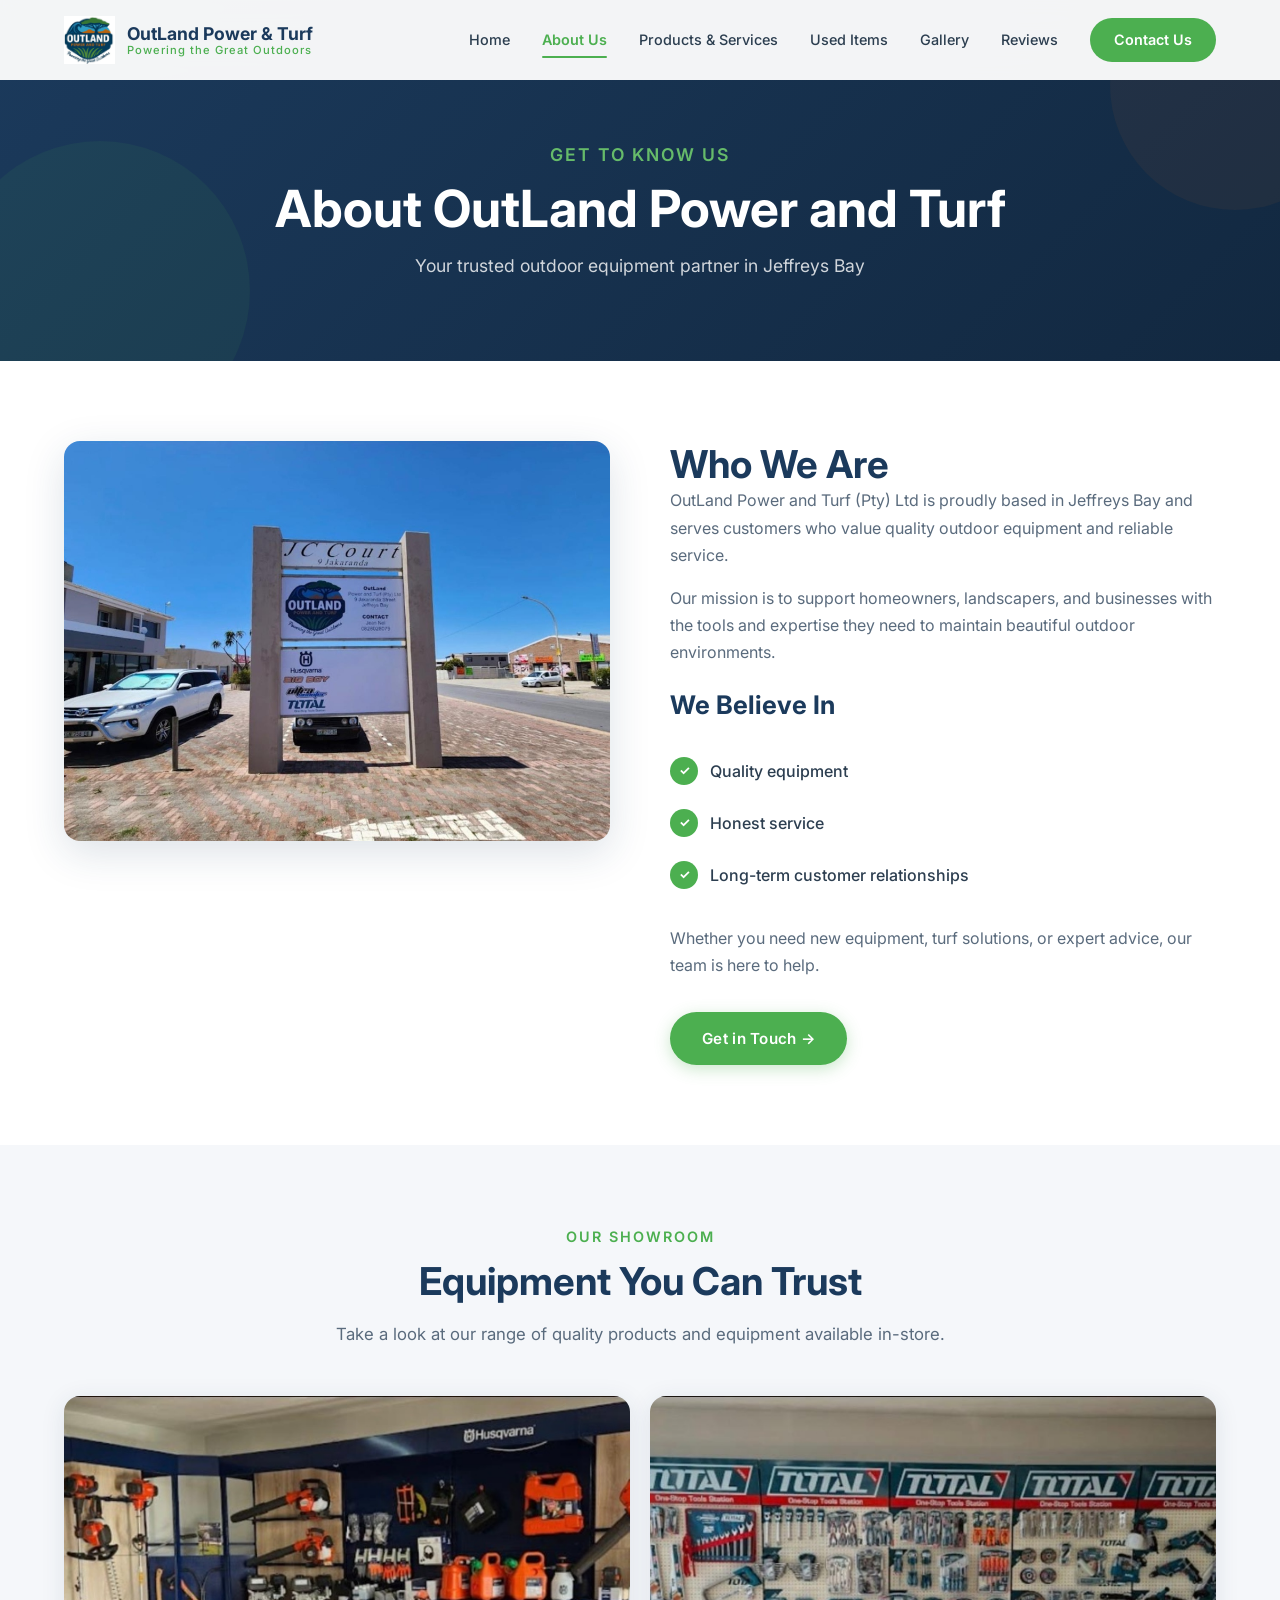
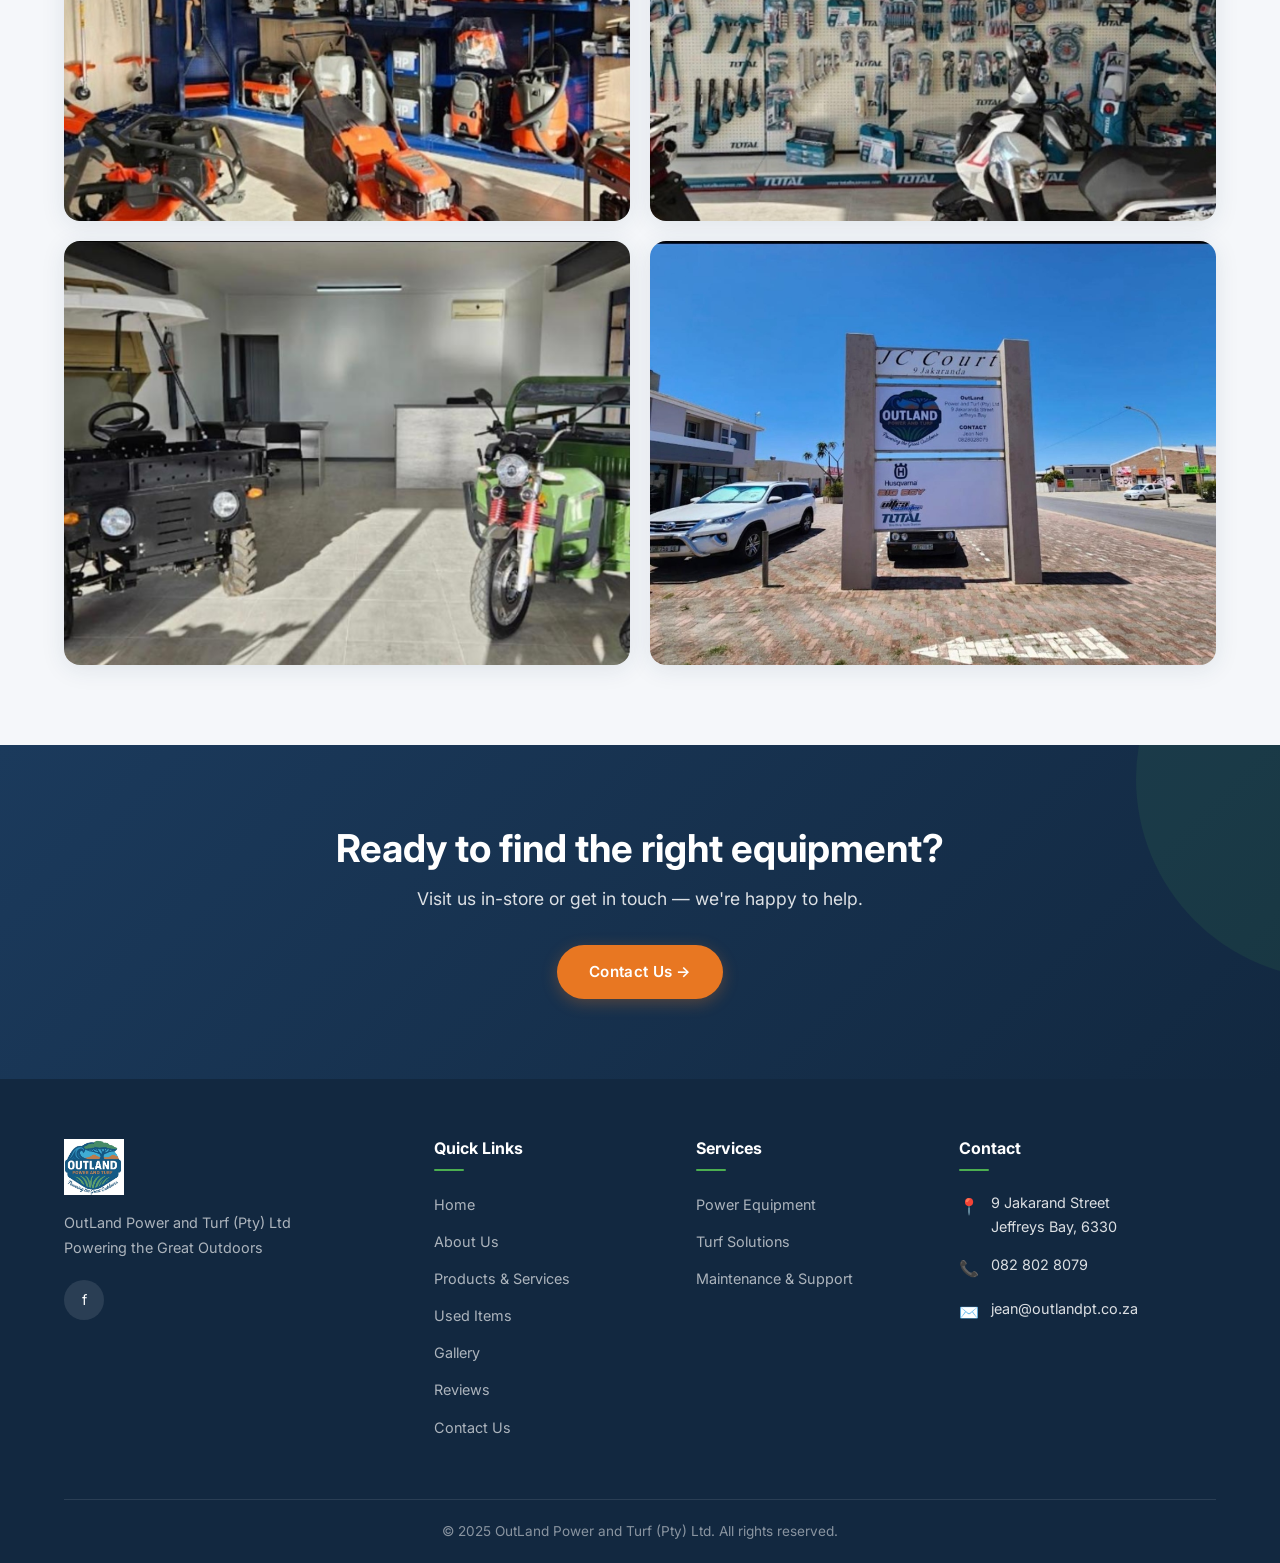
==== about.html @ 634dd6e0 "Add files via upload" ====
<!DOCTYPE html>
<html lang="en">
<head>
  <meta charset="UTF-8">
  <meta name="viewport" content="width=device-width, initial-scale=1.0">
  <meta name="description" content="About OutLand Power and Turf — Your trusted outdoor power equipment specialists in Jeffreys Bay.">
  <title>About Us | OutLand Power and Turf</title>
  <link rel="stylesheet" href="styles.css">
  <link rel="icon" href="images/logo.png" type="image/png">
</head>
<body>

  <!-- Navigation -->
  <nav class="navbar" id="navbar">
    <div class="nav-container">
      <a href="index.html" class="nav-logo">
        <img src="images/logo.png" alt="OutLand Power and Turf Logo">
        <div class="nav-logo-text">
          OutLand Power & Turf
          <span>Powering the Great Outdoors</span>
        </div>
      </a>
      <div class="nav-links" id="nav-links">
        <a href="index.html">Home</a>
        <a href="about.html" class="active">About Us</a>
        <a href="products.html">Products &amp; Services</a>
        <a href="used-items.html">Used Items</a>
        <a href="gallery.html">Gallery</a>
        <a href="reviews.html">Reviews</a>
        <a href="contact.html" class="nav-cta">Contact Us</a>
      </div>
      <div class="hamburger" id="hamburger">
        <span></span>
        <span></span>
        <span></span>
      </div>
    </div>
  </nav>
  <div class="nav-overlay" id="nav-overlay"></div>

  <!-- Page Header -->
  <section class="page-header">
    <div class="container">
      <p class="section-subtitle">Get to Know Us</p>
      <h1>About OutLand Power and Turf</h1>
      <p>Your trusted outdoor equipment partner in Jeffreys Bay</p>
    </div>
  </section>

  <!-- About Content -->
  <section class="section">
    <div class="container">
      <div class="about-content fade-in">
        <div>
          <img src="images/signage.jpg" alt="OutLand Power and Turf Signage">
        </div>
        <div class="about-text">
          <h2>Who We Are</h2>
          <p>OutLand Power and Turf (Pty) Ltd is proudly based in Jeffreys Bay and serves customers who value quality outdoor equipment and reliable service.</p>
          <p>Our mission is to support homeowners, landscapers, and businesses with the tools and expertise they need to maintain beautiful outdoor environments.</p>

          <h3>We Believe In</h3>
          <ul class="values-list">
            <li>Quality equipment</li>
            <li>Honest service</li>
            <li>Long-term customer relationships</li>
          </ul>

          <p>Whether you need new equipment, turf solutions, or expert advice, our team is here to help.</p>

          <a href="contact.html" class="btn btn-primary" style="margin-top: 16px;">Get in Touch →</a>
        </div>
      </div>
    </div>
  </section>

  <!-- Images Section -->
  <section class="section section-alt">
    <div class="container text-center">
      <p class="section-subtitle">Our Showroom</p>
      <h2 class="section-title">Equipment You Can Trust</h2>
      <p class="section-desc">Take a look at our range of quality products and equipment available in-store.</p>

      <div class="gallery-grid fade-in" style="grid-template-columns: repeat(2, 1fr);">
        <div class="gallery-item">
          <img src="images/husqvarna-showroom.jpg" alt="Husqvarna Equipment Range">
          <div class="gallery-item-overlay"><span>Husqvarna Equipment</span></div>
        </div>
        <div class="gallery-item">
          <img src="images/total-tools.jpg" alt="Total Tools Range">
          <div class="gallery-item-overlay"><span>Total Tools</span></div>
        </div>
        <div class="gallery-item">
          <img src="images/showroom-vehicles.png" alt="Vehicle Showroom">
          <div class="gallery-item-overlay"><span>Utility Vehicles</span></div>
        </div>
        <div class="gallery-item">
          <img src="images/signage.jpg" alt="OutLand Location">
          <div class="gallery-item-overlay"><span>Our Location</span></div>
        </div>
      </div>
    </div>
  </section>

  <!-- CTA -->
  <section class="cta-section">
    <div class="container">
      <div class="fade-in">
        <h2>Ready to find the right equipment?</h2>
        <p>Visit us in-store or get in touch — we're happy to help.</p>
        <a href="contact.html" class="btn btn-orange">Contact Us →</a>
      </div>
    </div>
  </section>

  <!-- Footer -->
  <footer class="footer">
    <div class="container">
      <div class="footer-grid">
        <div class="footer-brand">
          <img src="images/logo.png" alt="OutLand Logo">
          <p>OutLand Power and Turf (Pty) Ltd<br>Powering the Great Outdoors</p>
          <div class="footer-social">
            <a href="https://www.facebook.com/OutLand" target="_blank" rel="noopener" aria-label="Facebook">f</a>
          </div>
        </div>
        <div>
          <h4>Quick Links</h4>
          <ul class="footer-links">
            <li><a href="index.html">Home</a></li>
            <li><a href="about.html">About Us</a></li>
            <li><a href="products.html">Products &amp; Services</a></li>
            <li><a href="used-items.html">Used Items</a></li>
            <li><a href="gallery.html">Gallery</a></li>
            <li><a href="reviews.html">Reviews</a></li>
            <li><a href="contact.html">Contact Us</a></li>
          </ul>
        </div>
        <div>
          <h4>Services</h4>
          <ul class="footer-links">
            <li><a href="products.html">Power Equipment</a></li>
            <li><a href="products.html">Turf Solutions</a></li>
            <li><a href="products.html">Maintenance &amp; Support</a></li>
          </ul>
        </div>
        <div>
          <h4>Contact</h4>
          <div class="footer-contact-item">
            <span class="footer-contact-icon">📍</span>
            <span>9 Jakarand Street<br>Jeffreys Bay, 6330</span>
          </div>
          <div class="footer-contact-item">
            <span class="footer-contact-icon">📞</span>
            <a href="tel:0828028079">082 802 8079</a>
          </div>
          <div class="footer-contact-item">
            <span class="footer-contact-icon">✉️</span>
            <a href="mailto:jean@outlandpt.co.za">jean@outlandpt.co.za</a>
          </div>
        </div>
      </div>
      <div class="footer-bottom">
        <p>&copy; 2025 OutLand Power and Turf (Pty) Ltd. All rights reserved.</p>
      </div>
    </div>
  </footer>

  <!-- Lightbox -->
  <div class="lightbox" id="lightbox">
    <span class="lightbox-close">&times;</span>
    <span class="lightbox-nav lightbox-prev">&#8249;</span>
    <span class="lightbox-nav lightbox-next">&#8250;</span>
    <img src="" alt="Gallery Image">
  </div>

  <script src="main.js"></script>
</body>
</html>
---- styles.css ----
/* ========================================
   OutLand Power and Turf — Design System
   ======================================== */

/* Google Fonts */
@import url('https://fonts.googleapis.com/css2?family=Inter:wght@300;400;500;600;700;800&display=swap');

/* ---- CSS Variables ---- */
:root {
  --blue: #1B3A5C;
  --blue-dark: #122840;
  --blue-light: #2A5580;
  --green: #4CAF50;
  --green-dark: #3D8B40;
  --green-light: #66BB6A;
  --orange: #E87722;
  --orange-light: #F09050;
  --white: #FFFFFF;
  --off-white: #F5F7FA;
  --light-grey: #E8ECF0;
  --grey: #7A8A9A;
  --dark: #1A1A2E;
  --text: #2C3E50;
  --text-light: #5A6B7D;
  --shadow: 0 4px 24px rgba(27, 58, 92, 0.10);
  --shadow-lg: 0 12px 40px rgba(27, 58, 92, 0.15);
  --radius: 16px;
  --radius-sm: 10px;
  --radius-pill: 50px;
  --transition: all 0.3s cubic-bezier(0.4, 0, 0.2, 1);
  --max-width: 1200px;
}

/* ---- Reset & Base ---- */
*, *::before, *::after {
  margin: 0;
  padding: 0;
  box-sizing: border-box;
}

html {
  scroll-behavior: smooth;
  font-size: 16px;
}

body {
  font-family: 'Inter', -apple-system, BlinkMacSystemFont, 'Segoe UI', sans-serif;
  color: var(--text);
  background: var(--white);
  line-height: 1.7;
  overflow-x: hidden;
  -webkit-font-smoothing: antialiased;
}

a {
  text-decoration: none;
  color: inherit;
  transition: var(--transition);
}

img {
  max-width: 100%;
  height: auto;
  display: block;
}

ul { list-style: none; }

.container {
  max-width: var(--max-width);
  margin: 0 auto;
  padding: 0 24px;
}

/* ---- Typography ---- */
h1, h2, h3, h4 {
  font-weight: 700;
  line-height: 1.2;
  color: var(--blue);
}

h1 { font-size: clamp(2rem, 5vw, 3.2rem); }
h2 { font-size: clamp(1.6rem, 4vw, 2.4rem); }
h3 { font-size: clamp(1.2rem, 3vw, 1.6rem); }

.section-subtitle {
  color: var(--green);
  font-weight: 600;
  font-size: 0.9rem;
  text-transform: uppercase;
  letter-spacing: 2px;
  margin-bottom: 8px;
}

.section-title {
  margin-bottom: 16px;
}

.section-desc {
  color: var(--text-light);
  max-width: 640px;
  margin: 0 auto 48px;
  font-size: 1.05rem;
}

/* ---- Buttons ---- */
.btn {
  display: inline-flex;
  align-items: center;
  gap: 8px;
  padding: 14px 32px;
  border-radius: var(--radius-pill);
  font-family: 'Inter', sans-serif;
  font-weight: 600;
  font-size: 0.95rem;
  border: none;
  cursor: pointer;
  transition: var(--transition);
  text-transform: none;
  letter-spacing: 0.3px;
}

.btn-primary {
  background: var(--green);
  color: var(--white);
  box-shadow: 0 4px 16px rgba(76, 175, 80, 0.3);
}

.btn-primary:hover {
  background: var(--blue);
  box-shadow: 0 6px 24px rgba(27, 58, 92, 0.3);
  transform: translateY(-2px);
}

.btn-outline {
  background: transparent;
  color: var(--blue);
  border: 2px solid var(--blue);
}

.btn-outline:hover {
  background: var(--blue);
  color: var(--white);
  transform: translateY(-2px);
}

.btn-white {
  background: var(--white);
  color: var(--blue);
  box-shadow: 0 4px 16px rgba(0,0,0,0.15);
}

.btn-white:hover {
  background: var(--off-white);
  transform: translateY(-2px);
}

.btn-orange {
  background: var(--orange);
  color: var(--white);
  box-shadow: 0 4px 16px rgba(232, 119, 34, 0.3);
}

.btn-orange:hover {
  background: var(--blue);
  box-shadow: 0 6px 24px rgba(27, 58, 92, 0.3);
  transform: translateY(-2px);
}

/* ---- Navigation ---- */
.navbar {
  position: fixed;
  top: 0;
  left: 0;
  width: 100%;
  z-index: 1000;
  padding: 16px 0;
  transition: var(--transition);
  background: rgba(255, 255, 255, 0.95);
  backdrop-filter: blur(20px);
  -webkit-backdrop-filter: blur(20px);
}

.navbar.scrolled {
  padding: 10px 0;
  box-shadow: 0 2px 20px rgba(27, 58, 92, 0.1);
}

.nav-container {
  max-width: var(--max-width);
  margin: 0 auto;
  padding: 0 24px;
  display: flex;
  align-items: center;
  justify-content: space-between;
}

.nav-logo {
  display: flex;
  align-items: center;
  gap: 12px;
}

.nav-logo img {
  height: 48px;
  width: auto;
  mix-blend-mode: multiply;
}

.nav-logo-text {
  font-weight: 700;
  font-size: 1.1rem;
  color: var(--blue);
  line-height: 1.2;
}

.nav-logo-text span {
  display: block;
  font-size: 0.7rem;
  color: var(--green);
  font-weight: 500;
  letter-spacing: 1px;
}

.nav-links {
  display: flex;
  align-items: center;
  gap: 32px;
}

.nav-links a {
  font-size: 0.9rem;
  font-weight: 500;
  color: var(--text);
  position: relative;
  padding: 4px 0;
}

.nav-links a::after {
  content: '';
  position: absolute;
  bottom: -2px;
  left: 0;
  width: 0;
  height: 2px;
  background: var(--green);
  border-radius: 2px;
  transition: var(--transition);
}

.nav-links a:hover::after,
.nav-links a.active::after {
  width: 100%;
}

.nav-links a:hover {
  color: var(--green);
}

.nav-links a.active {
  color: var(--green);
  font-weight: 600;
}

.nav-cta {
  padding: 10px 24px !important;
  background: var(--green);
  color: var(--white) !important;
  border-radius: var(--radius-pill);
  font-weight: 600 !important;
}

.nav-cta::after { display: none !important; }

.nav-cta:hover {
  background: var(--blue) !important;
  color: var(--white) !important;
  transform: translateY(-2px);
}

/* Hamburger Menu */
.hamburger {
  display: none;
  flex-direction: column;
  gap: 5px;
  cursor: pointer;
  padding: 8px;
  z-index: 1001;
}

.hamburger span {
  display: block;
  width: 24px;
  height: 2.5px;
  background: var(--blue);
  border-radius: 4px;
  transition: var(--transition);
}

.hamburger.active span:nth-child(1) {
  transform: rotate(45deg) translate(5px, 5px);
}

.hamburger.active span:nth-child(2) {
  opacity: 0;
}

.hamburger.active span:nth-child(3) {
  transform: rotate(-45deg) translate(5px, -5px);
}

/* ---- Hero Section ---- */
.hero {
  position: relative;
  min-height: 92vh;
  display: flex;
  align-items: center;
  overflow: hidden;
  margin-top: 80px;
}

.hero-bg {
  position: absolute;
  inset: 0;
  z-index: 0;
}

.hero-bg img {
  width: 100%;
  height: 100%;
  object-fit: cover;
}

.hero-overlay {
  position: absolute;
  inset: 0;
  background: linear-gradient(135deg, rgba(27, 58, 92, 0.85) 0%, rgba(27, 58, 92, 0.5) 50%, rgba(76, 175, 80, 0.3) 100%);
  z-index: 1;
}

.hero-content {
  position: relative;
  z-index: 2;
  color: var(--white);
  max-width: 680px;
  padding: 60px 0;
}

.hero-content .section-subtitle {
  color: var(--green-light);
}

.hero-content h1 {
  color: var(--white);
  font-size: clamp(2.2rem, 5vw, 3.6rem);
  margin-bottom: 8px;
  font-weight: 800;
}

.hero-tagline {
  font-size: clamp(1.1rem, 2.5vw, 1.5rem);
  color: var(--green-light);
  font-weight: 600;
  margin-bottom: 20px;
}

.hero-content p {
  font-size: 1.1rem;
  color: rgba(255, 255, 255, 0.9);
  margin-bottom: 32px;
  line-height: 1.8;
}

.hero-buttons {
  display: flex;
  gap: 16px;
  flex-wrap: wrap;
}

/* ---- Sections ---- */
.section {
  padding: 80px 0;
}

.section-alt {
  background: var(--off-white);
}

.section-blue {
  background: var(--blue);
  color: var(--white);
}

.section-blue h2,
.section-blue h3 {
  color: var(--white);
}

.section-blue .section-subtitle {
  color: var(--green-light);
}

.section-blue .section-desc {
  color: rgba(255, 255, 255, 0.8);
}

.text-center {
  text-align: center;
}

/* ---- About Preview ---- */
.about-preview {
  display: grid;
  grid-template-columns: 1fr 1fr;
  gap: 60px;
  align-items: center;
}

.about-preview-img {
  border-radius: var(--radius);
  overflow: hidden;
  box-shadow: var(--shadow-lg);
}

.about-preview-img img {
  width: 100%;
  height: 400px;
  object-fit: cover;
  transition: var(--transition);
}

.about-preview-img:hover img {
  transform: scale(1.03);
}

.about-preview-text h2 {
  margin-bottom: 20px;
}

.about-preview-text p {
  margin-bottom: 16px;
  color: var(--text-light);
}

.about-preview-text .btn {
  margin-top: 12px;
}

/* ---- Service Cards ---- */
.services-grid {
  display: grid;
  grid-template-columns: repeat(3, 1fr);
  gap: 32px;
}

.service-card {
  background: var(--white);
  border-radius: var(--radius);
  overflow: hidden;
  box-shadow: var(--shadow);
  transition: var(--transition);
  border: 1px solid var(--light-grey);
}

.service-card:hover {
  transform: translateY(-8px);
  box-shadow: var(--shadow-lg);
}

.service-card-img {
  width: 100%;
  height: 220px;
  overflow: hidden;
}

.service-card-img img {
  width: 100%;
  height: 100%;
  object-fit: cover;
  transition: var(--transition);
}

.service-card:hover .service-card-img img {
  transform: scale(1.05);
}

.service-card-body {
  padding: 28px;
}

.service-card-body h3 {
  margin-bottom: 12px;
  font-size: 1.2rem;
}

.service-card-body p {
  color: var(--text-light);
  font-size: 0.95rem;
  margin-bottom: 16px;
}

.service-card-link {
  color: var(--green);
  font-weight: 600;
  font-size: 0.9rem;
  display: inline-flex;
  align-items: center;
  gap: 6px;
}

.service-card-link:hover {
  color: var(--blue);
  gap: 10px;
}

/* ---- Gallery Grid ---- */
.gallery-grid {
  display: grid;
  grid-template-columns: repeat(auto-fit, minmax(280px, 1fr));
  gap: 20px;
}

.gallery-item {
  border-radius: var(--radius);
  overflow: hidden;
  cursor: pointer;
  position: relative;
  aspect-ratio: 4/3;
  box-shadow: var(--shadow);
  transition: var(--transition);
}

.gallery-item:hover {
  transform: translateY(-4px);
  box-shadow: var(--shadow-lg);
}

.gallery-item img {
  width: 100%;
  height: 100%;
  object-fit: cover;
  transition: var(--transition);
}

.gallery-item:hover img {
  transform: scale(1.05);
}

.gallery-item-overlay {
  position: absolute;
  inset: 0;
  background: linear-gradient(to top, rgba(27, 58, 92, 0.6), transparent);
  opacity: 0;
  display: flex;
  align-items: flex-end;
  padding: 24px;
  transition: var(--transition);
}

.gallery-item:hover .gallery-item-overlay {
  opacity: 1;
}

.gallery-item-overlay span {
  color: var(--white);
  font-weight: 600;
  font-size: 0.95rem;
}

/* ---- Gallery Lightbox ---- */
.lightbox {
  display: none;
  position: fixed;
  inset: 0;
  background: rgba(0, 0, 0, 0.92);
  z-index: 9999;
  align-items: center;
  justify-content: center;
  padding: 40px;
  cursor: pointer;
}

.lightbox.active {
  display: flex;
}

.lightbox img {
  max-width: 90vw;
  max-height: 85vh;
  object-fit: contain;
  border-radius: var(--radius-sm);
  box-shadow: 0 8px 40px rgba(0, 0, 0, 0.5);
  cursor: default;
}

.lightbox-close {
  position: absolute;
  top: 24px;
  right: 32px;
  color: var(--white);
  font-size: 2rem;
  cursor: pointer;
  z-index: 10000;
  width: 48px;
  height: 48px;
  display: flex;
  align-items: center;
  justify-content: center;
  border-radius: 50%;
  background: rgba(255, 255, 255, 0.1);
  transition: var(--transition);
}

.lightbox-close:hover {
  background: rgba(255, 255, 255, 0.2);
}

.lightbox-nav {
  position: absolute;
  top: 50%;
  transform: translateY(-50%);
  color: var(--white);
  font-size: 2.5rem;
  cursor: pointer;
  padding: 16px;
  border-radius: 50%;
  background: rgba(255, 255, 255, 0.1);
  transition: var(--transition);
  line-height: 1;
  z-index: 10000;
}

.lightbox-nav:hover {
  background: rgba(255, 255, 255, 0.2);
}

.lightbox-prev { left: 24px; }
.lightbox-next { right: 24px; }

/* ---- Reviews / Testimonials ---- */
.testimonial-slider {
  position: relative;
  max-width: 720px;
  margin: 0 auto;
  overflow: hidden;
}

.testimonial-track {
  display: flex;
  transition: transform 0.5s ease;
}

.testimonial-card {
  min-width: 100%;
  padding: 48px 40px;
  background: var(--white);
  border-radius: var(--radius);
  box-shadow: var(--shadow);
  text-align: center;
  border: 1px solid var(--light-grey);
}

.testimonial-stars {
  color: var(--orange);
  font-size: 1.3rem;
  margin-bottom: 20px;
  letter-spacing: 4px;
}

.testimonial-card blockquote {
  font-size: 1.15rem;
  color: var(--text);
  font-style: italic;
  line-height: 1.8;
  margin-bottom: 24px;
}

.testimonial-card cite {
  font-size: 0.9rem;
  font-weight: 600;
  color: var(--blue);
  font-style: normal;
}

.testimonial-dots {
  display: flex;
  justify-content: center;
  gap: 10px;
  margin-top: 28px;
}

.testimonial-dot {
  width: 10px;
  height: 10px;
  border-radius: 50%;
  background: var(--light-grey);
  border: none;
  cursor: pointer;
  transition: var(--transition);
}

.testimonial-dot.active {
  background: var(--green);
  transform: scale(1.3);
}

/* ---- Reviews Grid (Reviews Page) ---- */
.reviews-grid {
  display: grid;
  grid-template-columns: repeat(auto-fit, minmax(320px, 1fr));
  gap: 28px;
}

.review-card {
  background: var(--white);
  border-radius: var(--radius);
  padding: 36px 32px;
  box-shadow: var(--shadow);
  border: 1px solid var(--light-grey);
  transition: var(--transition);
}

.review-card:hover {
  transform: translateY(-4px);
  box-shadow: var(--shadow-lg);
}

.review-card .testimonial-stars {
  text-align: left;
}

.review-card blockquote {
  font-size: 1.05rem;
  color: var(--text);
  font-style: italic;
  line-height: 1.7;
  margin-bottom: 16px;
}

.review-card cite {
  font-size: 0.85rem;
  font-weight: 600;
  color: var(--blue);
  font-style: normal;
}

/* ---- Contact CTA ---- */
.cta-section {
  background: linear-gradient(135deg, var(--blue) 0%, var(--blue-dark) 100%);
  padding: 80px 0;
  text-align: center;
  position: relative;
  overflow: hidden;
}

.cta-section::before {
  content: '';
  position: absolute;
  top: -50%;
  right: -20%;
  width: 400px;
  height: 400px;
  background: rgba(76, 175, 80, 0.1);
  border-radius: 50%;
}

.cta-section h2 {
  color: var(--white);
  margin-bottom: 12px;
}

.cta-section p {
  color: rgba(255, 255, 255, 0.85);
  font-size: 1.1rem;
  margin-bottom: 32px;
}

/* ---- Page Header (Inner Pages) ---- */
.page-header {
  background: linear-gradient(135deg, var(--blue) 0%, var(--blue-dark) 100%);
  padding: 140px 0 80px;
  text-align: center;
  position: relative;
  overflow: hidden;
}

.page-header::before {
  content: '';
  position: absolute;
  bottom: -80px;
  left: -50px;
  width: 300px;
  height: 300px;
  background: rgba(76, 175, 80, 0.08);
  border-radius: 50%;
}

.page-header::after {
  content: '';
  position: absolute;
  top: -40px;
  right: -80px;
  width: 250px;
  height: 250px;
  background: rgba(232, 119, 34, 0.06);
  border-radius: 50%;
}

.page-header h1 {
  color: var(--white);
  margin-bottom: 12px;
  position: relative;
  z-index: 1;
}

.page-header p {
  color: rgba(255, 255, 255, 0.8);
  font-size: 1.1rem;
  position: relative;
  z-index: 1;
}

.page-header .section-subtitle {
  color: var(--green-light);
  position: relative;
  z-index: 1;
}

/* ---- About Page ---- */
.about-content {
  display: grid;
  grid-template-columns: 1fr 1fr;
  gap: 60px;
  align-items: start;
}

.about-content img {
  border-radius: var(--radius);
  box-shadow: var(--shadow-lg);
  width: 100%;
  height: 400px;
  object-fit: cover;
}

.about-text h3 {
  margin-top: 24px;
  margin-bottom: 16px;
}

.about-text p {
  color: var(--text-light);
  margin-bottom: 16px;
}

.values-list {
  margin: 24px 0;
}

.values-list li {
  display: flex;
  align-items: center;
  gap: 12px;
  padding: 12px 0;
  font-weight: 500;
  color: var(--text);
}

.values-list li::before {
  content: '✓';
  display: flex;
  align-items: center;
  justify-content: center;
  width: 28px;
  height: 28px;
  background: var(--green);
  color: var(--white);
  border-radius: 50%;
  font-size: 0.8rem;
  font-weight: 700;
  flex-shrink: 0;
}

/* ---- Products Page ---- */
.product-section {
  display: grid;
  grid-template-columns: 1fr 1fr;
  gap: 60px;
  align-items: center;
  padding: 60px 0;
}

.product-section:nth-child(even) {
  direction: rtl;
}

.product-section:nth-child(even) > * {
  direction: ltr;
}

.product-section-img {
  border-radius: var(--radius);
  overflow: hidden;
  box-shadow: var(--shadow-lg);
}

.product-section-img img {
  width: 100%;
  height: 360px;
  object-fit: cover;
  transition: var(--transition);
}

.product-section-img:hover img {
  transform: scale(1.03);
}

.product-section-text h3 {
  margin-bottom: 16px;
  font-size: 1.5rem;
}

.product-section-text p {
  color: var(--text-light);
  margin-bottom: 16px;
  font-size: 1.05rem;
}

.product-features {
  margin: 20px 0;
}

.product-features li {
  padding: 8px 0;
  color: var(--text-light);
  display: flex;
  align-items: center;
  gap: 10px;
}

.product-features li::before {
  content: '▸';
  color: var(--green);
  font-weight: 700;
}

/* ---- Contact Page ---- */
.contact-grid {
  display: grid;
  grid-template-columns: 1fr 1.2fr;
  gap: 48px;
  align-items: start;
}

.contact-info {
  background: var(--off-white);
  border-radius: var(--radius);
  padding: 40px;
}

.contact-info h3 {
  margin-bottom: 24px;
}

.contact-item {
  display: flex;
  align-items: flex-start;
  gap: 16px;
  margin-bottom: 24px;
}

.contact-icon {
  width: 44px;
  height: 44px;
  background: var(--green);
  border-radius: 50%;
  display: flex;
  align-items: center;
  justify-content: center;
  flex-shrink: 0;
  color: var(--white);
  font-size: 1.1rem;
}

.contact-item-text h4 {
  font-size: 0.95rem;
  color: var(--blue);
  margin-bottom: 4px;
}

.contact-item-text p,
.contact-item-text a {
  color: var(--text-light);
  font-size: 0.95rem;
}

.contact-item-text a:hover {
  color: var(--green);
}

.contact-form {
  background: var(--white);
  border-radius: var(--radius);
  padding: 40px;
  box-shadow: var(--shadow);
  border: 1px solid var(--light-grey);
}

.contact-form h3 {
  margin-bottom: 28px;
}

.form-group {
  margin-bottom: 20px;
}

.form-group label {
  display: block;
  font-weight: 500;
  font-size: 0.9rem;
  color: var(--text);
  margin-bottom: 8px;
}

.form-group input,
.form-group textarea {
  width: 100%;
  padding: 14px 18px;
  border: 2px solid var(--light-grey);
  border-radius: var(--radius-sm);
  font-family: 'Inter', sans-serif;
  font-size: 0.95rem;
  color: var(--text);
  transition: var(--transition);
  background: var(--off-white);
}

.form-group input:focus,
.form-group textarea:focus {
  outline: none;
  border-color: var(--green);
  background: var(--white);
  box-shadow: 0 0 0 4px rgba(76, 175, 80, 0.1);
}

.form-group textarea {
  height: 140px;
  resize: vertical;
}

.form-row {
  display: grid;
  grid-template-columns: 1fr 1fr;
  gap: 20px;
}

.contact-form .btn {
  width: 100%;
  justify-content: center;
  padding: 16px;
  font-size: 1rem;
}

.form-message {
  display: none;
  padding: 16px;
  border-radius: var(--radius-sm);
  margin-top: 16px;
  font-weight: 500;
  text-align: center;
}

.form-message.success {
  display: block;
  background: rgba(76, 175, 80, 0.1);
  color: var(--green-dark);
  border: 1px solid var(--green);
}

/* ---- Footer ---- */
.footer {
  background: var(--blue-dark);
  color: rgba(255, 255, 255, 0.85);
  padding: 60px 0 0;
}

.footer-grid {
  display: grid;
  grid-template-columns: 1.5fr 1fr 1fr 1.2fr;
  gap: 48px;
  padding-bottom: 48px;
}

.footer-brand img {
  height: 56px;
  margin-bottom: 16px;
  mix-blend-mode: screen;
}

.footer-brand p {
  font-size: 0.9rem;
  color: rgba(255, 255, 255, 0.65);
  line-height: 1.7;
  margin-bottom: 20px;
}

.footer-social {
  display: flex;
  gap: 12px;
}

.footer-social a {
  width: 40px;
  height: 40px;
  background: rgba(255, 255, 255, 0.1);
  border-radius: 50%;
  display: flex;
  align-items: center;
  justify-content: center;
  color: var(--white);
  font-size: 0.9rem;
  transition: var(--transition);
}

.footer-social a:hover {
  background: var(--green);
  transform: translateY(-2px);
}

.footer h4 {
  color: var(--white);
  font-size: 1rem;
  margin-bottom: 20px;
  position: relative;
  padding-bottom: 12px;
}

.footer h4::after {
  content: '';
  position: absolute;
  bottom: 0;
  left: 0;
  width: 30px;
  height: 2px;
  background: var(--green);
  border-radius: 2px;
}

.footer-links li {
  margin-bottom: 10px;
}

.footer-links a {
  font-size: 0.9rem;
  color: rgba(255, 255, 255, 0.65);
}

.footer-links a:hover {
  color: var(--green);
  padding-left: 4px;
}

.footer-contact-item {
  display: flex;
  align-items: flex-start;
  gap: 12px;
  margin-bottom: 14px;
  font-size: 0.9rem;
}

.footer-contact-icon {
  color: var(--green);
  font-size: 1rem;
  margin-top: 2px;
}

.footer-bottom {
  border-top: 1px solid rgba(255, 255, 255, 0.1);
  padding: 20px 0;
  text-align: center;
  font-size: 0.85rem;
  color: rgba(255, 255, 255, 0.5);
}

/* ---- Used Items Page ---- */
.used-items-grid {
  display: grid;
  grid-template-columns: repeat(auto-fill, minmax(320px, 1fr));
  gap: 28px;
}

.used-item-card {
  background: var(--white);
  border-radius: var(--radius);
  overflow: hidden;
  box-shadow: var(--shadow);
  border: 1px solid var(--light-grey);
  transition: var(--transition);
  position: relative;
}

.used-item-card:hover {
  transform: translateY(-6px);
  box-shadow: var(--shadow-lg);
}

.used-item-badge {
  position: absolute;
  top: 16px;
  left: 16px;
  background: var(--orange);
  color: var(--white);
  font-size: 0.75rem;
  font-weight: 700;
  text-transform: uppercase;
  letter-spacing: 1px;
  padding: 6px 14px;
  border-radius: var(--radius-pill);
  z-index: 2;
  box-shadow: 0 2px 8px rgba(232, 119, 34, 0.3);
}

.used-item-img {
  width: 100%;
  height: 240px;
  overflow: hidden;
}

.used-item-img img {
  width: 100%;
  height: 100%;
  object-fit: cover;
  transition: var(--transition);
}

.used-item-card:hover .used-item-img img {
  transform: scale(1.05);
}

.used-item-body {
  padding: 24px 28px 28px;
}

.used-item-body h3 {
  font-size: 1.15rem;
  margin-bottom: 8px;
  color: var(--blue);
}

.used-item-condition {
  font-size: 0.85rem;
  color: var(--green);
  margin-bottom: 10px;
}

.used-item-body > p {
  font-size: 0.95rem;
  color: var(--text-light);
  margin-bottom: 20px;
  line-height: 1.6;
}

.used-item-footer {
  display: flex;
  align-items: center;
  justify-content: space-between;
  padding-top: 16px;
  border-top: 1px solid var(--light-grey);
}

.used-item-price {
  font-size: 1.3rem;
  font-weight: 800;
  color: var(--blue);
}

.btn-sm {
  padding: 10px 22px;
  font-size: 0.85rem;
}

/* Empty State */
.used-items-empty {
  grid-column: 1 / -1;
  text-align: center;
  padding: 60px 40px;
  background: var(--white);
  border-radius: var(--radius);
  border: 2px dashed var(--light-grey);
}

.used-items-empty-icon {
  font-size: 3rem;
  margin-bottom: 20px;
}

.used-items-empty h3 {
  margin-bottom: 12px;
  color: var(--blue);
}

.used-items-empty p {
  color: var(--text-light);
  max-width: 520px;
  margin: 0 auto 28px;
  line-height: 1.7;
}

/* ---- Scroll Animations ---- */
.fade-in {
  opacity: 0;
  transform: translateY(30px);
  transition: opacity 0.7s ease, transform 0.7s ease;
}

.fade-in.visible {
  opacity: 1;
  transform: translateY(0);
}

/* ---- Responsive ---- */
@media (max-width: 992px) {
  .about-preview,
  .about-content,
  .product-section,
  .contact-grid {
    grid-template-columns: 1fr;
    gap: 40px;
  }

  .product-section:nth-child(even) {
    direction: ltr;
  }

  .services-grid {
    grid-template-columns: repeat(2, 1fr);
  }

  .footer-grid {
    grid-template-columns: 1fr 1fr;
    gap: 36px;
  }
}

@media (max-width: 768px) {
  .nav-links {
    position: fixed;
    top: 0;
    right: -100%;
    width: 280px;
    height: 100vh;
    background: var(--white);
    flex-direction: column;
    justify-content: center;
    gap: 24px;
    box-shadow: -8px 0 30px rgba(0, 0, 0, 0.1);
    transition: right 0.4s ease;
    z-index: 999;
  }

  .nav-links.active {
    right: 0;
  }

  .nav-links a {
    font-size: 1.1rem;
  }

  .hamburger {
    display: flex;
  }

  .hero {
    min-height: 75vh;
    margin-top: 70px;
  }

  .hero-content h1 {
    font-size: 2rem;
  }

  .services-grid {
    grid-template-columns: 1fr;
  }

  .gallery-grid {
    grid-template-columns: repeat(2, 1fr);
  }

  .reviews-grid {
    grid-template-columns: 1fr;
  }

  .form-row {
    grid-template-columns: 1fr;
  }

  .footer-grid {
    grid-template-columns: 1fr;
    gap: 32px;
  }

  .section {
    padding: 60px 0;
  }

  .page-header {
    padding: 120px 0 60px;
  }
}

@media (max-width: 480px) {
  .hero-content h1 {
    font-size: 1.7rem;
  }

  .hero-buttons {
    flex-direction: column;
  }

  .hero-buttons .btn {
    width: 100%;
    justify-content: center;
  }

  .gallery-grid {
    grid-template-columns: 1fr;
  }

  .testimonial-card {
    padding: 32px 24px;
  }
}

/* ---- Mobile Nav Overlay ---- */
.nav-overlay {
  display: none;
  position: fixed;
  inset: 0;
  background: rgba(0, 0, 0, 0.4);
  z-index: 998;
}

.nav-overlay.active {
  display: block;
}
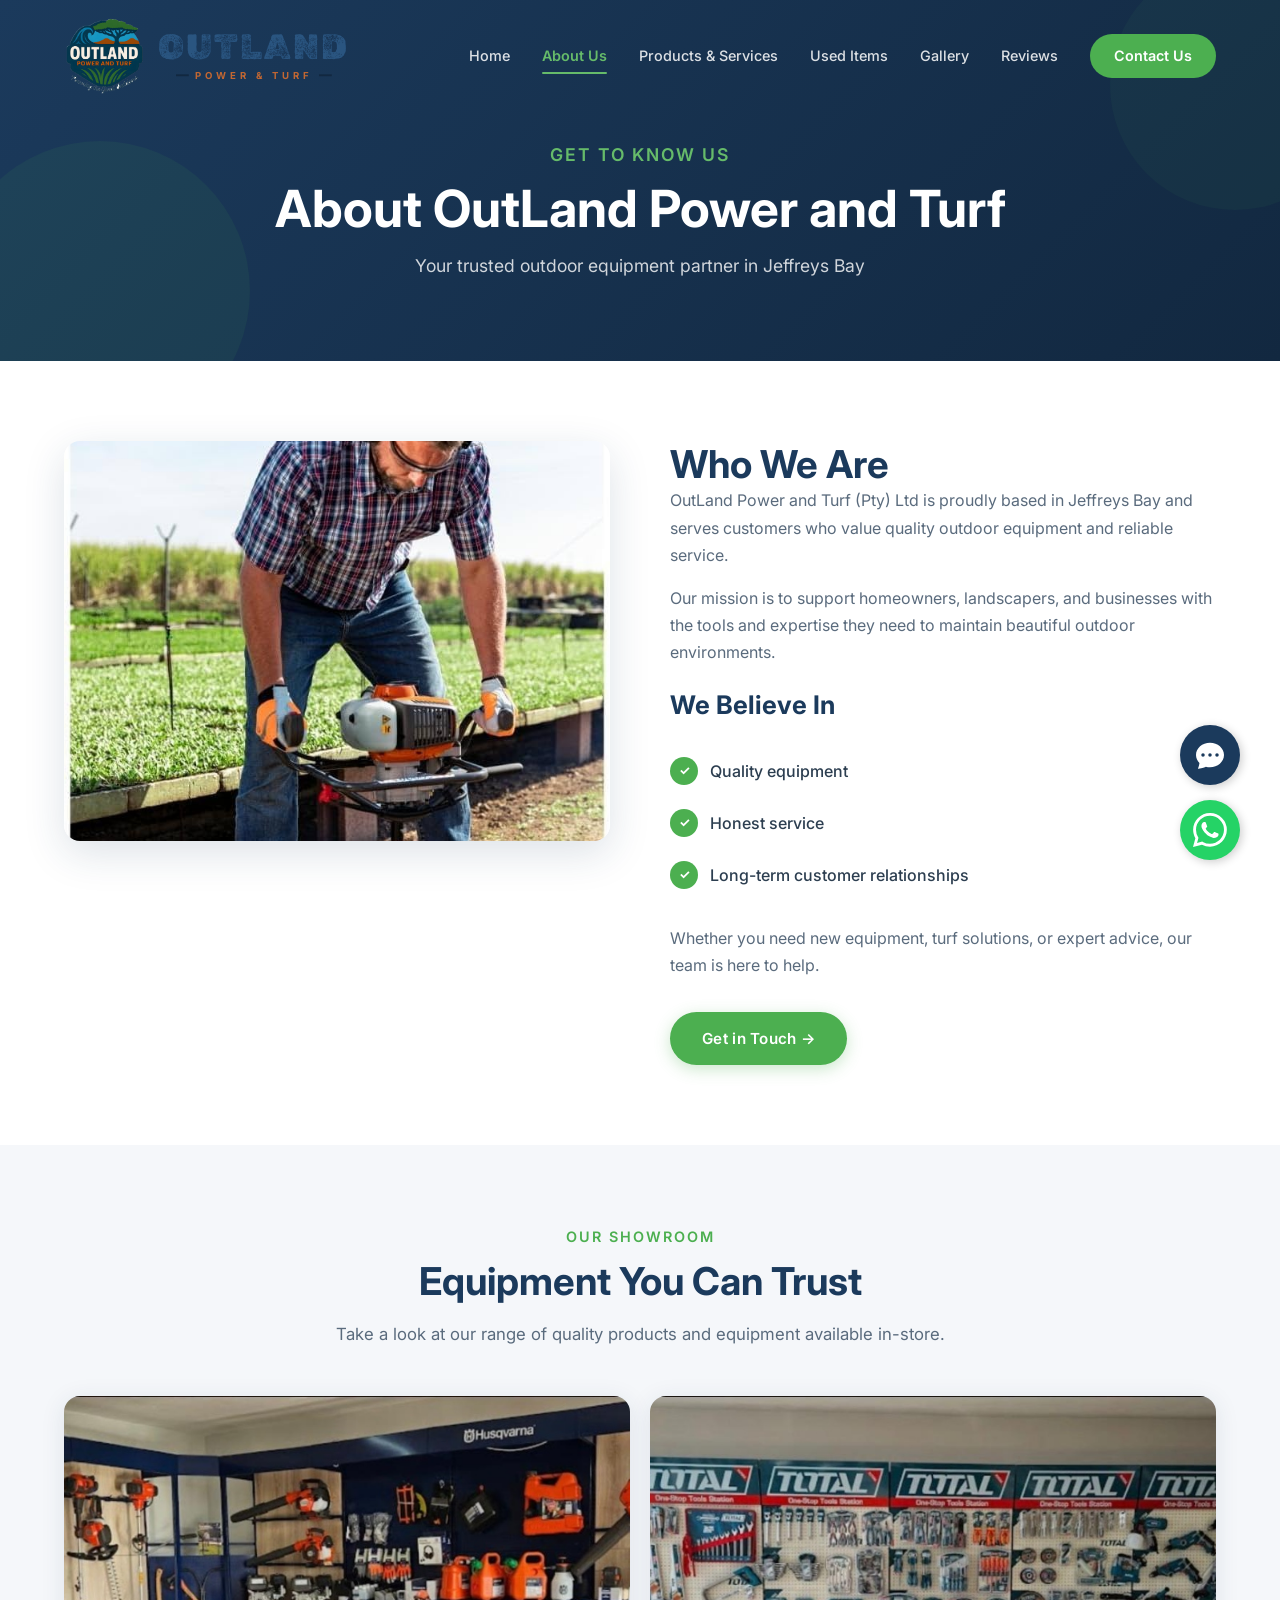
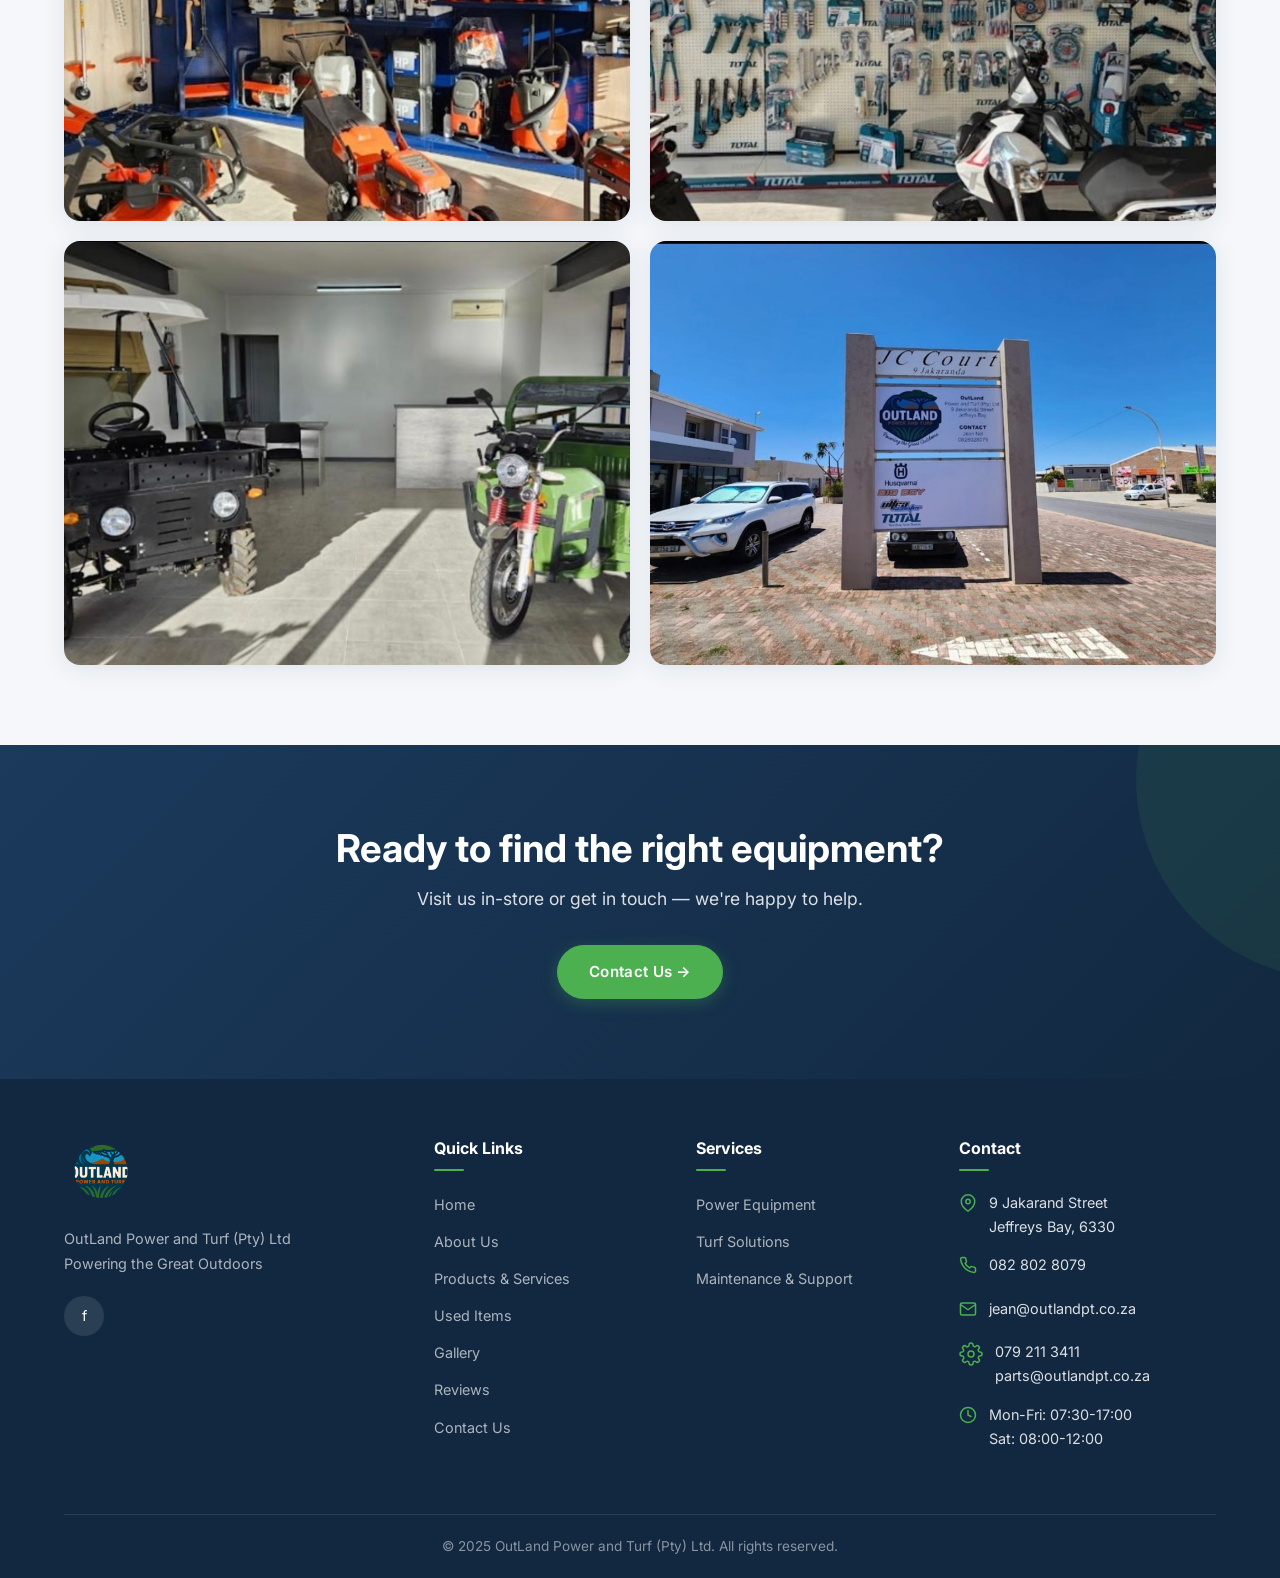
==== commit a821f6ff: "Add files via upload" ====
--- a/about.html
+++ b/about.html
@@ -1,179 +1,196 @@
-<!DOCTYPE html>
-<html lang="en">
-<head>
-  <meta charset="UTF-8">
-  <meta name="viewport" content="width=device-width, initial-scale=1.0">
-  <meta name="description" content="About OutLand Power and Turf — Your trusted outdoor power equipment specialists in Jeffreys Bay.">
-  <title>About Us | OutLand Power and Turf</title>
-  <link rel="stylesheet" href="styles.css">
-  <link rel="icon" href="images/logo.png" type="image/png">
-</head>
-<body>
-
-  <!-- Navigation -->
-  <nav class="navbar" id="navbar">
-    <div class="nav-container">
-      <a href="index.html" class="nav-logo">
-        <img src="images/logo.png" alt="OutLand Power and Turf Logo">
-        <div class="nav-logo-text">
-          OutLand Power & Turf
-          <span>Powering the Great Outdoors</span>
-        </div>
-      </a>
-      <div class="nav-links" id="nav-links">
-        <a href="index.html">Home</a>
-        <a href="about.html" class="active">About Us</a>
-        <a href="products.html">Products &amp; Services</a>
-        <a href="used-items.html">Used Items</a>
-        <a href="gallery.html">Gallery</a>
-        <a href="reviews.html">Reviews</a>
-        <a href="contact.html" class="nav-cta">Contact Us</a>
-      </div>
-      <div class="hamburger" id="hamburger">
-        <span></span>
-        <span></span>
-        <span></span>
-      </div>
-    </div>
-  </nav>
-  <div class="nav-overlay" id="nav-overlay"></div>
-
-  <!-- Page Header -->
-  <section class="page-header">
-    <div class="container">
-      <p class="section-subtitle">Get to Know Us</p>
-      <h1>About OutLand Power and Turf</h1>
-      <p>Your trusted outdoor equipment partner in Jeffreys Bay</p>
-    </div>
-  </section>
-
-  <!-- About Content -->
-  <section class="section">
-    <div class="container">
-      <div class="about-content fade-in">
-        <div>
-          <img src="images/signage.jpg" alt="OutLand Power and Turf Signage">
-        </div>
-        <div class="about-text">
-          <h2>Who We Are</h2>
-          <p>OutLand Power and Turf (Pty) Ltd is proudly based in Jeffreys Bay and serves customers who value quality outdoor equipment and reliable service.</p>
-          <p>Our mission is to support homeowners, landscapers, and businesses with the tools and expertise they need to maintain beautiful outdoor environments.</p>
-
-          <h3>We Believe In</h3>
-          <ul class="values-list">
-            <li>Quality equipment</li>
-            <li>Honest service</li>
-            <li>Long-term customer relationships</li>
-          </ul>
-
-          <p>Whether you need new equipment, turf solutions, or expert advice, our team is here to help.</p>
-
-          <a href="contact.html" class="btn btn-primary" style="margin-top: 16px;">Get in Touch →</a>
-        </div>
-      </div>
-    </div>
-  </section>
-
-  <!-- Images Section -->
-  <section class="section section-alt">
-    <div class="container text-center">
-      <p class="section-subtitle">Our Showroom</p>
-      <h2 class="section-title">Equipment You Can Trust</h2>
-      <p class="section-desc">Take a look at our range of quality products and equipment available in-store.</p>
-
-      <div class="gallery-grid fade-in" style="grid-template-columns: repeat(2, 1fr);">
-        <div class="gallery-item">
-          <img src="images/husqvarna-showroom.jpg" alt="Husqvarna Equipment Range">
-          <div class="gallery-item-overlay"><span>Husqvarna Equipment</span></div>
-        </div>
-        <div class="gallery-item">
-          <img src="images/total-tools.jpg" alt="Total Tools Range">
-          <div class="gallery-item-overlay"><span>Total Tools</span></div>
-        </div>
-        <div class="gallery-item">
-          <img src="images/showroom-vehicles.png" alt="Vehicle Showroom">
-          <div class="gallery-item-overlay"><span>Utility Vehicles</span></div>
-        </div>
-        <div class="gallery-item">
-          <img src="images/signage.jpg" alt="OutLand Location">
-          <div class="gallery-item-overlay"><span>Our Location</span></div>
-        </div>
-      </div>
-    </div>
-  </section>
-
-  <!-- CTA -->
-  <section class="cta-section">
-    <div class="container">
-      <div class="fade-in">
-        <h2>Ready to find the right equipment?</h2>
-        <p>Visit us in-store or get in touch — we're happy to help.</p>
-        <a href="contact.html" class="btn btn-orange">Contact Us →</a>
-      </div>
-    </div>
-  </section>
-
-  <!-- Footer -->
-  <footer class="footer">
-    <div class="container">
-      <div class="footer-grid">
-        <div class="footer-brand">
-          <img src="images/logo.png" alt="OutLand Logo">
-          <p>OutLand Power and Turf (Pty) Ltd<br>Powering the Great Outdoors</p>
-          <div class="footer-social">
-            <a href="https://www.facebook.com/OutLand" target="_blank" rel="noopener" aria-label="Facebook">f</a>
-          </div>
-        </div>
-        <div>
-          <h4>Quick Links</h4>
-          <ul class="footer-links">
-            <li><a href="index.html">Home</a></li>
-            <li><a href="about.html">About Us</a></li>
-            <li><a href="products.html">Products &amp; Services</a></li>
-            <li><a href="used-items.html">Used Items</a></li>
-            <li><a href="gallery.html">Gallery</a></li>
-            <li><a href="reviews.html">Reviews</a></li>
-            <li><a href="contact.html">Contact Us</a></li>
-          </ul>
-        </div>
-        <div>
-          <h4>Services</h4>
-          <ul class="footer-links">
-            <li><a href="products.html">Power Equipment</a></li>
-            <li><a href="products.html">Turf Solutions</a></li>
-            <li><a href="products.html">Maintenance &amp; Support</a></li>
-          </ul>
-        </div>
-        <div>
-          <h4>Contact</h4>
-          <div class="footer-contact-item">
-            <span class="footer-contact-icon">📍</span>
-            <span>9 Jakarand Street<br>Jeffreys Bay, 6330</span>
-          </div>
-          <div class="footer-contact-item">
-            <span class="footer-contact-icon">📞</span>
-            <a href="tel:0828028079">082 802 8079</a>
-          </div>
-          <div class="footer-contact-item">
-            <span class="footer-contact-icon">✉️</span>
-            <a href="mailto:jean@outlandpt.co.za">jean@outlandpt.co.za</a>
-          </div>
-        </div>
-      </div>
-      <div class="footer-bottom">
-        <p>&copy; 2025 OutLand Power and Turf (Pty) Ltd. All rights reserved.</p>
-      </div>
-    </div>
-  </footer>
-
-  <!-- Lightbox -->
-  <div class="lightbox" id="lightbox">
-    <span class="lightbox-close">&times;</span>
-    <span class="lightbox-nav lightbox-prev">&#8249;</span>
-    <span class="lightbox-nav lightbox-next">&#8250;</span>
-    <img src="" alt="Gallery Image">
-  </div>
-
-  <script src="main.js"></script>
-</body>
-</html>
+<!DOCTYPE html>
+<html lang="en">
+<head>
+  <meta charset="UTF-8">
+  <meta name="viewport" content="width=device-width, initial-scale=1.0">
+  <meta name="description" content="About OutLand Power and Turf — Your trusted outdoor equipment partner in Jeffreys Bay.">
+  <title>About Us | OutLand Power and Turf</title>
+  <link rel="preconnect" href="https://fonts.googleapis.com">
+  <link rel="preconnect" href="https://fonts.gstatic.com" crossorigin>
+  <link href="https://fonts.googleapis.com/css2?family=Inter:wght@300;400;500;600;700;800&family=Caveat:wght@600;700&display=swap" rel="stylesheet">
+  <link rel="stylesheet" href="styles.css">
+  <link rel="icon" href="images/logo.png" type="image/png">
+  <link rel="stylesheet" href="https://cdnjs.cloudflare.com/ajax/libs/font-awesome/6.5.1/css/all.min.css">
+</head>
+<body>
+
+  <!-- Navigation -->
+  <nav class="navbar" id="navbar">
+    <div class="nav-container">
+      <a href="index.html" class="nav-logo">
+        <img src="images/logo.png" alt="OutLand Power and Turf Logo">
+        <div class="nav-logo-text">
+          <div class="logo-outland">OUTLAND</div>
+          <div class="logo-sub">
+            <span class="logo-dash">—</span> POWER &amp; TURF <span class="logo-dash">—</span>
+          </div>
+        </div>
+      </a>
+      <div class="nav-links" id="nav-links">
+        <a href="index.html">Home</a>
+        <a href="about.html" class="active">About Us</a>
+        <a href="products.html">Products &amp; Services</a>
+        <a href="used-items.html">Used Items</a>
+        <a href="gallery.html">Gallery</a>
+        <a href="reviews.html">Reviews</a>
+        <a href="contact.html" class="nav-cta">Contact Us</a>
+      </div>
+      <div class="hamburger" id="hamburger">
+        <span></span>
+        <span></span>
+        <span></span>
+      </div>
+    </div>
+  </nav>
+  <div class="nav-overlay" id="nav-overlay"></div>
+
+  <!-- Page Header -->
+  <section class="page-header">
+    <div class="container">
+      <p class="section-subtitle">Get to Know Us</p>
+      <h1>About OutLand Power and Turf</h1>
+      <p>Your trusted outdoor equipment partner in Jeffreys Bay</p>
+    </div>
+  </section>
+
+  <!-- About Content -->
+  <section class="section">
+    <div class="container">
+      <div class="about-content fade-in">
+        <div>
+          <img src="images/guy-working-machine.jpg" alt="Guy working a machine">
+        </div>
+        <div class="about-text">
+          <h2>Who We Are</h2>
+          <p>OutLand Power and Turf (Pty) Ltd is proudly based in Jeffreys Bay and serves customers who value quality outdoor equipment and reliable service.</p>
+          <p>Our mission is to support homeowners, landscapers, and businesses with the tools and expertise they need to maintain beautiful outdoor environments.</p>
+
+          <h3>We Believe In</h3>
+          <ul class="values-list">
+            <li>Quality equipment</li>
+            <li>Honest service</li>
+            <li>Long-term customer relationships</li>
+          </ul>
+
+          <p>Whether you need new equipment, turf solutions, or expert advice, our team is here to help.</p>
+
+          <a href="contact.html" class="btn btn-primary" style="margin-top: 16px;">Get in Touch →</a>
+        </div>
+      </div>
+    </div>
+  </section>
+
+  <!-- Images Section -->
+  <section class="section section-alt">
+    <div class="container text-center">
+      <p class="section-subtitle">Our Showroom</p>
+      <h2 class="section-title">Equipment You Can Trust</h2>
+      <p class="section-desc">Take a look at our range of quality products and equipment available in-store.</p>
+
+      <div class="gallery-grid fade-in" style="grid-template-columns: repeat(2, 1fr);">
+        <div class="gallery-item">
+          <img src="images/husqvarna-showroom.jpg" alt="Husqvarna Equipment Range">
+          <div class="gallery-item-overlay"><span>Husqvarna Equipment</span></div>
+        </div>
+        <div class="gallery-item">
+          <img src="images/total-tools.jpg" alt="Total Tools Range">
+          <div class="gallery-item-overlay"><span>Total Tools</span></div>
+        </div>
+        <div class="gallery-item">
+          <img src="images/showroom-vehicles.png" alt="Vehicle Showroom">
+          <div class="gallery-item-overlay"><span>Utility Vehicles</span></div>
+        </div>
+        <div class="gallery-item">
+          <img src="images/signage.jpg" alt="OutLand Location">
+          <div class="gallery-item-overlay"><span>Our Location</span></div>
+        </div>
+      </div>
+    </div>
+  </section>
+
+  <!-- CTA -->
+  <section class="cta-section">
+    <div class="container">
+      <div class="fade-in">
+        <h2>Ready to find the right equipment?</h2>
+        <p>Visit us in-store or get in touch — we're happy to help.</p>
+        <a href="contact.html" class="btn btn-orange">Contact Us →</a>
+      </div>
+    </div>
+  </section>
+
+  <!-- Footer -->
+  <footer class="footer">
+    <div class="container">
+      <div class="footer-grid">
+        <div class="footer-brand">
+          <img src="images/logo.png" alt="OutLand Logo">
+          <p>OutLand Power and Turf (Pty) Ltd<br>Powering the Great Outdoors</p>
+          <div class="footer-social">
+            <a href="https://www.facebook.com/people/OutLand/61581158473050/" target="_blank" rel="noopener" aria-label="Facebook">f</a>
+          </div>
+        </div>
+        <div>
+          <h4>Quick Links</h4>
+          <ul class="footer-links">
+            <li><a href="index.html">Home</a></li>
+            <li><a href="about.html">About Us</a></li>
+            <li><a href="products.html">Products &amp; Services</a></li>
+            <li><a href="used-items.html">Used Items</a></li>
+            <li><a href="gallery.html">Gallery</a></li>
+            <li><a href="reviews.html">Reviews</a></li>
+            <li><a href="contact.html">Contact Us</a></li>
+          </ul>
+        </div>
+        <div>
+          <h4>Services</h4>
+          <ul class="footer-links">
+            <li><a href="products.html">Power Equipment</a></li>
+            <li><a href="products.html">Turf Solutions</a></li>
+            <li><a href="products.html">Maintenance &amp; Support</a></li>
+          </ul>
+        </div>
+        <div>
+          <h4>Contact</h4>
+          <div class="footer-contact-item">
+            <span class="footer-contact-icon"><svg width="18" height="18" viewBox="0 0 24 24" fill="none" stroke="currentColor" stroke-width="2" stroke-linecap="round" stroke-linejoin="round"><path d="M21 10c0 7-9 13-9 13s-9-6-9-13a9 9 0 0 1 18 0z"></path><circle cx="12" cy="10" r="3"></circle></svg></span>
+            <span>9 Jakarand Street<br>Jeffreys Bay, 6330</span>
+          </div>
+          <div class="footer-contact-item">
+            <span class="footer-contact-icon"><svg width="18" height="18" viewBox="0 0 24 24" fill="none" stroke="currentColor" stroke-width="2" stroke-linecap="round" stroke-linejoin="round"><path d="M22 16.92v3a2 2 0 0 1-2.18 2 19.79 19.79 0 0 1-8.63-3.07 19.5 19.5 0 0 1-6-6 19.79 19.79 0 0 1-3.07-8.67A2 2 0 0 1 4.11 2h3a2 2 0 0 1 2 1.72 12.84 12.84 0 0 0 .7 2.81 2 2 0 0 1-.45 2.11L8.09 9.91a16 16 0 0 0 6 6l1.27-1.27a2 2 0 0 1 2.11-.45 12.84 12.84 0 0 0 2.81.7A2 2 0 0 1 22 16.92z"></path></svg></span>
+            <a href="tel:0828028079">082 802 8079</a>
+          </div>
+          <div class="footer-contact-item">
+            <span class="footer-contact-icon"><svg width="18" height="18" viewBox="0 0 24 24" fill="none" stroke="currentColor" stroke-width="2" stroke-linecap="round" stroke-linejoin="round"><path d="M4 4h16c1.1 0 2 .9 2 2v12c0 1.1-.9 2-2 2H4c-1.1 0-2-.9-2-2V6c0-1.1.9-2 2-2z"></path><polyline points="22,6 12,13 2,6"></polyline></svg></span>
+            <a href="mailto:jean@outlandpt.co.za">jean@outlandpt.co.za</a>
+          </div>
+          <div class="footer-contact-item">
+            <span class="footer-contact-icon"><svg width="24" height="24" viewBox="0 0 24 24" fill="none" stroke="currentColor" stroke-width="1.5" stroke-linecap="round" stroke-linejoin="round"><circle cx="12" cy="12" r="3"></circle><path d="M19.4 15a1.65 1.65 0 0 0 .33 1.82l.06.06a2 2 0 0 1-2.83 2.83l-.06-.06a1.65 1.65 0 0 0-1.82-.33 1.65 1.65 0 0 0-1 1.51V21a2 2 0 0 1-4 0v-.09A1.65 1.65 0 0 0 9 19.4a1.65 1.65 0 0 0-1.82.33l-.06.06a2 2 0 0 1-2.83-2.83l.06-.06A1.65 1.65 0 0 0 4.68 15a1.65 1.65 0 0 0-1.51-1H3a2 2 0 0 1 0-4h.09A1.65 1.65 0 0 0 4.6 9a1.65 1.65 0 0 0-.33-1.82l-.06-.06a2 2 0 0 1 2.83-2.83l.06.06A1.65 1.65 0 0 0 9 4.68a1.65 1.65 0 0 0 1-1.51V3a2 2 0 0 1 4 0v.09a1.65 1.65 0 0 0 1 1.51 1.65 1.65 0 0 0 1.82-.33l.06-.06a2 2 0 0 1 2.83 2.83l-.06.06A1.65 1.65 0 0 0 19.4 9a1.65 1.65 0 0 0 1.51 1H21a2 2 0 0 1 0 4h-.09a1.65 1.65 0 0 0-1.51 1z"></path></svg></span>
+            <span>
+              <a href="tel:0792113411">079 211 3411</a><br>
+              <a href="mailto:parts@outlandpt.co.za">parts@outlandpt.co.za</a>
+            </span>
+          </div>
+          <div class="footer-contact-item">
+            <span class="footer-contact-icon"><svg width="18" height="18" viewBox="0 0 24 24" fill="none" stroke="currentColor" stroke-width="2" stroke-linecap="round" stroke-linejoin="round"><circle cx="12" cy="12" r="10"></circle><polyline points="12 6 12 12 16 14"></polyline></svg></span>
+            <span>Mon-Fri: 07:30-17:00<br>Sat: 08:00-12:00</span>
+          </div>
+        </div>
+      </div>
+      <div class="footer-bottom">
+        <p>&copy; 2025 OutLand Power and Turf (Pty) Ltd. All rights reserved.</p>
+      </div>
+    </div>
+  </footer>
+
+  <!-- Lightbox -->
+  <div class="lightbox" id="lightbox">
+    <span class="lightbox-close">&times;</span>
+    <span class="lightbox-nav lightbox-prev">&#8249;</span>
+    <span class="lightbox-nav lightbox-next">&#8250;</span>
+    <img src="" alt="Gallery Image">
+  </div>
+
+  <script src="main.js"></script>
+</body>
+</html>
--- a/styles.css
+++ b/styles.css
@@ -1,1445 +1,2659 @@
-/* ========================================
-   OutLand Power and Turf — Design System
-   ======================================== */
-
-/* Google Fonts */
-@import url('https://fonts.googleapis.com/css2?family=Inter:wght@300;400;500;600;700;800&display=swap');
-
-/* ---- CSS Variables ---- */
-:root {
-  --blue: #1B3A5C;
-  --blue-dark: #122840;
-  --blue-light: #2A5580;
-  --green: #4CAF50;
-  --green-dark: #3D8B40;
-  --green-light: #66BB6A;
-  --orange: #E87722;
-  --orange-light: #F09050;
-  --white: #FFFFFF;
-  --off-white: #F5F7FA;
-  --light-grey: #E8ECF0;
-  --grey: #7A8A9A;
-  --dark: #1A1A2E;
-  --text: #2C3E50;
-  --text-light: #5A6B7D;
-  --shadow: 0 4px 24px rgba(27, 58, 92, 0.10);
-  --shadow-lg: 0 12px 40px rgba(27, 58, 92, 0.15);
-  --radius: 16px;
-  --radius-sm: 10px;
-  --radius-pill: 50px;
-  --transition: all 0.3s cubic-bezier(0.4, 0, 0.2, 1);
-  --max-width: 1200px;
-}
-
-/* ---- Reset & Base ---- */
-*, *::before, *::after {
-  margin: 0;
-  padding: 0;
-  box-sizing: border-box;
-}
-
-html {
-  scroll-behavior: smooth;
-  font-size: 16px;
-}
-
-body {
-  font-family: 'Inter', -apple-system, BlinkMacSystemFont, 'Segoe UI', sans-serif;
-  color: var(--text);
-  background: var(--white);
-  line-height: 1.7;
-  overflow-x: hidden;
-  -webkit-font-smoothing: antialiased;
-}
-
-a {
-  text-decoration: none;
-  color: inherit;
-  transition: var(--transition);
-}
-
-img {
-  max-width: 100%;
-  height: auto;
-  display: block;
-}
-
-ul { list-style: none; }
-
-.container {
-  max-width: var(--max-width);
-  margin: 0 auto;
-  padding: 0 24px;
-}
-
-/* ---- Typography ---- */
-h1, h2, h3, h4 {
-  font-weight: 700;
-  line-height: 1.2;
-  color: var(--blue);
-}
-
-h1 { font-size: clamp(2rem, 5vw, 3.2rem); }
-h2 { font-size: clamp(1.6rem, 4vw, 2.4rem); }
-h3 { font-size: clamp(1.2rem, 3vw, 1.6rem); }
-
-.section-subtitle {
-  color: var(--green);
-  font-weight: 600;
-  font-size: 0.9rem;
-  text-transform: uppercase;
-  letter-spacing: 2px;
-  margin-bottom: 8px;
-}
-
-.section-title {
-  margin-bottom: 16px;
-}
-
-.section-desc {
-  color: var(--text-light);
-  max-width: 640px;
-  margin: 0 auto 48px;
-  font-size: 1.05rem;
-}
-
-/* ---- Buttons ---- */
-.btn {
-  display: inline-flex;
-  align-items: center;
-  gap: 8px;
-  padding: 14px 32px;
-  border-radius: var(--radius-pill);
-  font-family: 'Inter', sans-serif;
-  font-weight: 600;
-  font-size: 0.95rem;
-  border: none;
-  cursor: pointer;
-  transition: var(--transition);
-  text-transform: none;
-  letter-spacing: 0.3px;
-}
-
-.btn-primary {
-  background: var(--green);
-  color: var(--white);
-  box-shadow: 0 4px 16px rgba(76, 175, 80, 0.3);
-}
-
-.btn-primary:hover {
-  background: var(--blue);
-  box-shadow: 0 6px 24px rgba(27, 58, 92, 0.3);
-  transform: translateY(-2px);
-}
-
-.btn-outline {
-  background: transparent;
-  color: var(--blue);
-  border: 2px solid var(--blue);
-}
-
-.btn-outline:hover {
-  background: var(--blue);
-  color: var(--white);
-  transform: translateY(-2px);
-}
-
-.btn-white {
-  background: var(--white);
-  color: var(--blue);
-  box-shadow: 0 4px 16px rgba(0,0,0,0.15);
-}
-
-.btn-white:hover {
-  background: var(--off-white);
-  transform: translateY(-2px);
-}
-
-.btn-orange {
-  background: var(--orange);
-  color: var(--white);
-  box-shadow: 0 4px 16px rgba(232, 119, 34, 0.3);
-}
-
-.btn-orange:hover {
-  background: var(--blue);
-  box-shadow: 0 6px 24px rgba(27, 58, 92, 0.3);
-  transform: translateY(-2px);
-}
-
-/* ---- Navigation ---- */
-.navbar {
-  position: fixed;
-  top: 0;
-  left: 0;
-  width: 100%;
-  z-index: 1000;
-  padding: 16px 0;
-  transition: var(--transition);
-  background: rgba(255, 255, 255, 0.95);
-  backdrop-filter: blur(20px);
-  -webkit-backdrop-filter: blur(20px);
-}
-
-.navbar.scrolled {
-  padding: 10px 0;
-  box-shadow: 0 2px 20px rgba(27, 58, 92, 0.1);
-}
-
-.nav-container {
-  max-width: var(--max-width);
-  margin: 0 auto;
-  padding: 0 24px;
-  display: flex;
-  align-items: center;
-  justify-content: space-between;
-}
-
-.nav-logo {
-  display: flex;
-  align-items: center;
-  gap: 12px;
-}
-
-.nav-logo img {
-  height: 48px;
-  width: auto;
-  mix-blend-mode: multiply;
-}
-
-.nav-logo-text {
-  font-weight: 700;
-  font-size: 1.1rem;
-  color: var(--blue);
-  line-height: 1.2;
-}
-
-.nav-logo-text span {
-  display: block;
-  font-size: 0.7rem;
-  color: var(--green);
-  font-weight: 500;
-  letter-spacing: 1px;
-}
-
-.nav-links {
-  display: flex;
-  align-items: center;
-  gap: 32px;
-}
-
-.nav-links a {
-  font-size: 0.9rem;
-  font-weight: 500;
-  color: var(--text);
-  position: relative;
-  padding: 4px 0;
-}
-
-.nav-links a::after {
-  content: '';
-  position: absolute;
-  bottom: -2px;
-  left: 0;
-  width: 0;
-  height: 2px;
-  background: var(--green);
-  border-radius: 2px;
-  transition: var(--transition);
-}
-
-.nav-links a:hover::after,
-.nav-links a.active::after {
-  width: 100%;
-}
-
-.nav-links a:hover {
-  color: var(--green);
-}
-
-.nav-links a.active {
-  color: var(--green);
-  font-weight: 600;
-}
-
-.nav-cta {
-  padding: 10px 24px !important;
-  background: var(--green);
-  color: var(--white) !important;
-  border-radius: var(--radius-pill);
-  font-weight: 600 !important;
-}
-
-.nav-cta::after { display: none !important; }
-
-.nav-cta:hover {
-  background: var(--blue) !important;
-  color: var(--white) !important;
-  transform: translateY(-2px);
-}
-
-/* Hamburger Menu */
-.hamburger {
-  display: none;
-  flex-direction: column;
-  gap: 5px;
-  cursor: pointer;
-  padding: 8px;
-  z-index: 1001;
-}
-
-.hamburger span {
-  display: block;
-  width: 24px;
-  height: 2.5px;
-  background: var(--blue);
-  border-radius: 4px;
-  transition: var(--transition);
-}
-
-.hamburger.active span:nth-child(1) {
-  transform: rotate(45deg) translate(5px, 5px);
-}
-
-.hamburger.active span:nth-child(2) {
-  opacity: 0;
-}
-
-.hamburger.active span:nth-child(3) {
-  transform: rotate(-45deg) translate(5px, -5px);
-}
-
-/* ---- Hero Section ---- */
-.hero {
-  position: relative;
-  min-height: 92vh;
-  display: flex;
-  align-items: center;
-  overflow: hidden;
-  margin-top: 80px;
-}
-
-.hero-bg {
-  position: absolute;
-  inset: 0;
-  z-index: 0;
-}
-
-.hero-bg img {
-  width: 100%;
-  height: 100%;
-  object-fit: cover;
-}
-
-.hero-overlay {
-  position: absolute;
-  inset: 0;
-  background: linear-gradient(135deg, rgba(27, 58, 92, 0.85) 0%, rgba(27, 58, 92, 0.5) 50%, rgba(76, 175, 80, 0.3) 100%);
-  z-index: 1;
-}
-
-.hero-content {
-  position: relative;
-  z-index: 2;
-  color: var(--white);
-  max-width: 680px;
-  padding: 60px 0;
-}
-
-.hero-content .section-subtitle {
-  color: var(--green-light);
-}
-
-.hero-content h1 {
-  color: var(--white);
-  font-size: clamp(2.2rem, 5vw, 3.6rem);
-  margin-bottom: 8px;
-  font-weight: 800;
-}
-
-.hero-tagline {
-  font-size: clamp(1.1rem, 2.5vw, 1.5rem);
-  color: var(--green-light);
-  font-weight: 600;
-  margin-bottom: 20px;
-}
-
-.hero-content p {
-  font-size: 1.1rem;
-  color: rgba(255, 255, 255, 0.9);
-  margin-bottom: 32px;
-  line-height: 1.8;
-}
-
-.hero-buttons {
-  display: flex;
-  gap: 16px;
-  flex-wrap: wrap;
-}
-
-/* ---- Sections ---- */
-.section {
-  padding: 80px 0;
-}
-
-.section-alt {
-  background: var(--off-white);
-}
-
-.section-blue {
-  background: var(--blue);
-  color: var(--white);
-}
-
-.section-blue h2,
-.section-blue h3 {
-  color: var(--white);
-}
-
-.section-blue .section-subtitle {
-  color: var(--green-light);
-}
-
-.section-blue .section-desc {
-  color: rgba(255, 255, 255, 0.8);
-}
-
-.text-center {
-  text-align: center;
-}
-
-/* ---- About Preview ---- */
-.about-preview {
-  display: grid;
-  grid-template-columns: 1fr 1fr;
-  gap: 60px;
-  align-items: center;
-}
-
-.about-preview-img {
-  border-radius: var(--radius);
-  overflow: hidden;
-  box-shadow: var(--shadow-lg);
-}
-
-.about-preview-img img {
-  width: 100%;
-  height: 400px;
-  object-fit: cover;
-  transition: var(--transition);
-}
-
-.about-preview-img:hover img {
-  transform: scale(1.03);
-}
-
-.about-preview-text h2 {
-  margin-bottom: 20px;
-}
-
-.about-preview-text p {
-  margin-bottom: 16px;
-  color: var(--text-light);
-}
-
-.about-preview-text .btn {
-  margin-top: 12px;
-}
-
-/* ---- Service Cards ---- */
-.services-grid {
-  display: grid;
-  grid-template-columns: repeat(3, 1fr);
-  gap: 32px;
-}
-
-.service-card {
-  background: var(--white);
-  border-radius: var(--radius);
-  overflow: hidden;
-  box-shadow: var(--shadow);
-  transition: var(--transition);
-  border: 1px solid var(--light-grey);
-}
-
-.service-card:hover {
-  transform: translateY(-8px);
-  box-shadow: var(--shadow-lg);
-}
-
-.service-card-img {
-  width: 100%;
-  height: 220px;
-  overflow: hidden;
-}
-
-.service-card-img img {
-  width: 100%;
-  height: 100%;
-  object-fit: cover;
-  transition: var(--transition);
-}
-
-.service-card:hover .service-card-img img {
-  transform: scale(1.05);
-}
-
-.service-card-body {
-  padding: 28px;
-}
-
-.service-card-body h3 {
-  margin-bottom: 12px;
-  font-size: 1.2rem;
-}
-
-.service-card-body p {
-  color: var(--text-light);
-  font-size: 0.95rem;
-  margin-bottom: 16px;
-}
-
-.service-card-link {
-  color: var(--green);
-  font-weight: 600;
-  font-size: 0.9rem;
-  display: inline-flex;
-  align-items: center;
-  gap: 6px;
-}
-
-.service-card-link:hover {
-  color: var(--blue);
-  gap: 10px;
-}
-
-/* ---- Gallery Grid ---- */
-.gallery-grid {
-  display: grid;
-  grid-template-columns: repeat(auto-fit, minmax(280px, 1fr));
-  gap: 20px;
-}
-
-.gallery-item {
-  border-radius: var(--radius);
-  overflow: hidden;
-  cursor: pointer;
-  position: relative;
-  aspect-ratio: 4/3;
-  box-shadow: var(--shadow);
-  transition: var(--transition);
-}
-
-.gallery-item:hover {
-  transform: translateY(-4px);
-  box-shadow: var(--shadow-lg);
-}
-
-.gallery-item img {
-  width: 100%;
-  height: 100%;
-  object-fit: cover;
-  transition: var(--transition);
-}
-
-.gallery-item:hover img {
-  transform: scale(1.05);
-}
-
-.gallery-item-overlay {
-  position: absolute;
-  inset: 0;
-  background: linear-gradient(to top, rgba(27, 58, 92, 0.6), transparent);
-  opacity: 0;
-  display: flex;
-  align-items: flex-end;
-  padding: 24px;
-  transition: var(--transition);
-}
-
-.gallery-item:hover .gallery-item-overlay {
-  opacity: 1;
-}
-
-.gallery-item-overlay span {
-  color: var(--white);
-  font-weight: 600;
-  font-size: 0.95rem;
-}
-
-/* ---- Gallery Lightbox ---- */
-.lightbox {
-  display: none;
-  position: fixed;
-  inset: 0;
-  background: rgba(0, 0, 0, 0.92);
-  z-index: 9999;
-  align-items: center;
-  justify-content: center;
-  padding: 40px;
-  cursor: pointer;
-}
-
-.lightbox.active {
-  display: flex;
-}
-
-.lightbox img {
-  max-width: 90vw;
-  max-height: 85vh;
-  object-fit: contain;
-  border-radius: var(--radius-sm);
-  box-shadow: 0 8px 40px rgba(0, 0, 0, 0.5);
-  cursor: default;
-}
-
-.lightbox-close {
-  position: absolute;
-  top: 24px;
-  right: 32px;
-  color: var(--white);
-  font-size: 2rem;
-  cursor: pointer;
-  z-index: 10000;
-  width: 48px;
-  height: 48px;
-  display: flex;
-  align-items: center;
-  justify-content: center;
-  border-radius: 50%;
-  background: rgba(255, 255, 255, 0.1);
-  transition: var(--transition);
-}
-
-.lightbox-close:hover {
-  background: rgba(255, 255, 255, 0.2);
-}
-
-.lightbox-nav {
-  position: absolute;
-  top: 50%;
-  transform: translateY(-50%);
-  color: var(--white);
-  font-size: 2.5rem;
-  cursor: pointer;
-  padding: 16px;
-  border-radius: 50%;
-  background: rgba(255, 255, 255, 0.1);
-  transition: var(--transition);
-  line-height: 1;
-  z-index: 10000;
-}
-
-.lightbox-nav:hover {
-  background: rgba(255, 255, 255, 0.2);
-}
-
-.lightbox-prev { left: 24px; }
-.lightbox-next { right: 24px; }
-
-/* ---- Reviews / Testimonials ---- */
-.testimonial-slider {
-  position: relative;
-  max-width: 720px;
-  margin: 0 auto;
-  overflow: hidden;
-}
-
-.testimonial-track {
-  display: flex;
-  transition: transform 0.5s ease;
-}
-
-.testimonial-card {
-  min-width: 100%;
-  padding: 48px 40px;
-  background: var(--white);
-  border-radius: var(--radius);
-  box-shadow: var(--shadow);
-  text-align: center;
-  border: 1px solid var(--light-grey);
-}
-
-.testimonial-stars {
-  color: var(--orange);
-  font-size: 1.3rem;
-  margin-bottom: 20px;
-  letter-spacing: 4px;
-}
-
-.testimonial-card blockquote {
-  font-size: 1.15rem;
-  color: var(--text);
-  font-style: italic;
-  line-height: 1.8;
-  margin-bottom: 24px;
-}
-
-.testimonial-card cite {
-  font-size: 0.9rem;
-  font-weight: 600;
-  color: var(--blue);
-  font-style: normal;
-}
-
-.testimonial-dots {
-  display: flex;
-  justify-content: center;
-  gap: 10px;
-  margin-top: 28px;
-}
-
-.testimonial-dot {
-  width: 10px;
-  height: 10px;
-  border-radius: 50%;
-  background: var(--light-grey);
-  border: none;
-  cursor: pointer;
-  transition: var(--transition);
-}
-
-.testimonial-dot.active {
-  background: var(--green);
-  transform: scale(1.3);
-}
-
-/* ---- Reviews Grid (Reviews Page) ---- */
-.reviews-grid {
-  display: grid;
-  grid-template-columns: repeat(auto-fit, minmax(320px, 1fr));
-  gap: 28px;
-}
-
-.review-card {
-  background: var(--white);
-  border-radius: var(--radius);
-  padding: 36px 32px;
-  box-shadow: var(--shadow);
-  border: 1px solid var(--light-grey);
-  transition: var(--transition);
-}
-
-.review-card:hover {
-  transform: translateY(-4px);
-  box-shadow: var(--shadow-lg);
-}
-
-.review-card .testimonial-stars {
-  text-align: left;
-}
-
-.review-card blockquote {
-  font-size: 1.05rem;
-  color: var(--text);
-  font-style: italic;
-  line-height: 1.7;
-  margin-bottom: 16px;
-}
-
-.review-card cite {
-  font-size: 0.85rem;
-  font-weight: 600;
-  color: var(--blue);
-  font-style: normal;
-}
-
-/* ---- Contact CTA ---- */
-.cta-section {
-  background: linear-gradient(135deg, var(--blue) 0%, var(--blue-dark) 100%);
-  padding: 80px 0;
-  text-align: center;
-  position: relative;
-  overflow: hidden;
-}
-
-.cta-section::before {
-  content: '';
-  position: absolute;
-  top: -50%;
-  right: -20%;
-  width: 400px;
-  height: 400px;
-  background: rgba(76, 175, 80, 0.1);
-  border-radius: 50%;
-}
-
-.cta-section h2 {
-  color: var(--white);
-  margin-bottom: 12px;
-}
-
-.cta-section p {
-  color: rgba(255, 255, 255, 0.85);
-  font-size: 1.1rem;
-  margin-bottom: 32px;
-}
-
-/* ---- Page Header (Inner Pages) ---- */
-.page-header {
-  background: linear-gradient(135deg, var(--blue) 0%, var(--blue-dark) 100%);
-  padding: 140px 0 80px;
-  text-align: center;
-  position: relative;
-  overflow: hidden;
-}
-
-.page-header::before {
-  content: '';
-  position: absolute;
-  bottom: -80px;
-  left: -50px;
-  width: 300px;
-  height: 300px;
-  background: rgba(76, 175, 80, 0.08);
-  border-radius: 50%;
-}
-
-.page-header::after {
-  content: '';
-  position: absolute;
-  top: -40px;
-  right: -80px;
-  width: 250px;
-  height: 250px;
-  background: rgba(232, 119, 34, 0.06);
-  border-radius: 50%;
-}
-
-.page-header h1 {
-  color: var(--white);
-  margin-bottom: 12px;
-  position: relative;
-  z-index: 1;
-}
-
-.page-header p {
-  color: rgba(255, 255, 255, 0.8);
-  font-size: 1.1rem;
-  position: relative;
-  z-index: 1;
-}
-
-.page-header .section-subtitle {
-  color: var(--green-light);
-  position: relative;
-  z-index: 1;
-}
-
-/* ---- About Page ---- */
-.about-content {
-  display: grid;
-  grid-template-columns: 1fr 1fr;
-  gap: 60px;
-  align-items: start;
-}
-
-.about-content img {
-  border-radius: var(--radius);
-  box-shadow: var(--shadow-lg);
-  width: 100%;
-  height: 400px;
-  object-fit: cover;
-}
-
-.about-text h3 {
-  margin-top: 24px;
-  margin-bottom: 16px;
-}
-
-.about-text p {
-  color: var(--text-light);
-  margin-bottom: 16px;
-}
-
-.values-list {
-  margin: 24px 0;
-}
-
-.values-list li {
-  display: flex;
-  align-items: center;
-  gap: 12px;
-  padding: 12px 0;
-  font-weight: 500;
-  color: var(--text);
-}
-
-.values-list li::before {
-  content: '✓';
-  display: flex;
-  align-items: center;
-  justify-content: center;
-  width: 28px;
-  height: 28px;
-  background: var(--green);
-  color: var(--white);
-  border-radius: 50%;
-  font-size: 0.8rem;
-  font-weight: 700;
-  flex-shrink: 0;
-}
-
-/* ---- Products Page ---- */
-.product-section {
-  display: grid;
-  grid-template-columns: 1fr 1fr;
-  gap: 60px;
-  align-items: center;
-  padding: 60px 0;
-}
-
-.product-section:nth-child(even) {
-  direction: rtl;
-}
-
-.product-section:nth-child(even) > * {
-  direction: ltr;
-}
-
-.product-section-img {
-  border-radius: var(--radius);
-  overflow: hidden;
-  box-shadow: var(--shadow-lg);
-}
-
-.product-section-img img {
-  width: 100%;
-  height: 360px;
-  object-fit: cover;
-  transition: var(--transition);
-}
-
-.product-section-img:hover img {
-  transform: scale(1.03);
-}
-
-.product-section-text h3 {
-  margin-bottom: 16px;
-  font-size: 1.5rem;
-}
-
-.product-section-text p {
-  color: var(--text-light);
-  margin-bottom: 16px;
-  font-size: 1.05rem;
-}
-
-.product-features {
-  margin: 20px 0;
-}
-
-.product-features li {
-  padding: 8px 0;
-  color: var(--text-light);
-  display: flex;
-  align-items: center;
-  gap: 10px;
-}
-
-.product-features li::before {
-  content: '▸';
-  color: var(--green);
-  font-weight: 700;
-}
-
-/* ---- Contact Page ---- */
-.contact-grid {
-  display: grid;
-  grid-template-columns: 1fr 1.2fr;
-  gap: 48px;
-  align-items: start;
-}
-
-.contact-info {
-  background: var(--off-white);
-  border-radius: var(--radius);
-  padding: 40px;
-}
-
-.contact-info h3 {
-  margin-bottom: 24px;
-}
-
-.contact-item {
-  display: flex;
-  align-items: flex-start;
-  gap: 16px;
-  margin-bottom: 24px;
-}
-
-.contact-icon {
-  width: 44px;
-  height: 44px;
-  background: var(--green);
-  border-radius: 50%;
-  display: flex;
-  align-items: center;
-  justify-content: center;
-  flex-shrink: 0;
-  color: var(--white);
-  font-size: 1.1rem;
-}
-
-.contact-item-text h4 {
-  font-size: 0.95rem;
-  color: var(--blue);
-  margin-bottom: 4px;
-}
-
-.contact-item-text p,
-.contact-item-text a {
-  color: var(--text-light);
-  font-size: 0.95rem;
-}
-
-.contact-item-text a:hover {
-  color: var(--green);
-}
-
-.contact-form {
-  background: var(--white);
-  border-radius: var(--radius);
-  padding: 40px;
-  box-shadow: var(--shadow);
-  border: 1px solid var(--light-grey);
-}
-
-.contact-form h3 {
-  margin-bottom: 28px;
-}
-
-.form-group {
-  margin-bottom: 20px;
-}
-
-.form-group label {
-  display: block;
-  font-weight: 500;
-  font-size: 0.9rem;
-  color: var(--text);
-  margin-bottom: 8px;
-}
-
-.form-group input,
-.form-group textarea {
-  width: 100%;
-  padding: 14px 18px;
-  border: 2px solid var(--light-grey);
-  border-radius: var(--radius-sm);
-  font-family: 'Inter', sans-serif;
-  font-size: 0.95rem;
-  color: var(--text);
-  transition: var(--transition);
-  background: var(--off-white);
-}
-
-.form-group input:focus,
-.form-group textarea:focus {
-  outline: none;
-  border-color: var(--green);
-  background: var(--white);
-  box-shadow: 0 0 0 4px rgba(76, 175, 80, 0.1);
-}
-
-.form-group textarea {
-  height: 140px;
-  resize: vertical;
-}
-
-.form-row {
-  display: grid;
-  grid-template-columns: 1fr 1fr;
-  gap: 20px;
-}
-
-.contact-form .btn {
-  width: 100%;
-  justify-content: center;
-  padding: 16px;
-  font-size: 1rem;
-}
-
-.form-message {
-  display: none;
-  padding: 16px;
-  border-radius: var(--radius-sm);
-  margin-top: 16px;
-  font-weight: 500;
-  text-align: center;
-}
-
-.form-message.success {
-  display: block;
-  background: rgba(76, 175, 80, 0.1);
-  color: var(--green-dark);
-  border: 1px solid var(--green);
-}
-
-/* ---- Footer ---- */
-.footer {
-  background: var(--blue-dark);
-  color: rgba(255, 255, 255, 0.85);
-  padding: 60px 0 0;
-}
-
-.footer-grid {
-  display: grid;
-  grid-template-columns: 1.5fr 1fr 1fr 1.2fr;
-  gap: 48px;
-  padding-bottom: 48px;
-}
-
-.footer-brand img {
-  height: 56px;
-  margin-bottom: 16px;
-  mix-blend-mode: screen;
-}
-
-.footer-brand p {
-  font-size: 0.9rem;
-  color: rgba(255, 255, 255, 0.65);
-  line-height: 1.7;
-  margin-bottom: 20px;
-}
-
-.footer-social {
-  display: flex;
-  gap: 12px;
-}
-
-.footer-social a {
-  width: 40px;
-  height: 40px;
-  background: rgba(255, 255, 255, 0.1);
-  border-radius: 50%;
-  display: flex;
-  align-items: center;
-  justify-content: center;
-  color: var(--white);
-  font-size: 0.9rem;
-  transition: var(--transition);
-}
-
-.footer-social a:hover {
-  background: var(--green);
-  transform: translateY(-2px);
-}
-
-.footer h4 {
-  color: var(--white);
-  font-size: 1rem;
-  margin-bottom: 20px;
-  position: relative;
-  padding-bottom: 12px;
-}
-
-.footer h4::after {
-  content: '';
-  position: absolute;
-  bottom: 0;
-  left: 0;
-  width: 30px;
-  height: 2px;
-  background: var(--green);
-  border-radius: 2px;
-}
-
-.footer-links li {
-  margin-bottom: 10px;
-}
-
-.footer-links a {
-  font-size: 0.9rem;
-  color: rgba(255, 255, 255, 0.65);
-}
-
-.footer-links a:hover {
-  color: var(--green);
-  padding-left: 4px;
-}
-
-.footer-contact-item {
-  display: flex;
-  align-items: flex-start;
-  gap: 12px;
-  margin-bottom: 14px;
-  font-size: 0.9rem;
-}
-
-.footer-contact-icon {
-  color: var(--green);
-  font-size: 1rem;
-  margin-top: 2px;
-}
-
-.footer-bottom {
-  border-top: 1px solid rgba(255, 255, 255, 0.1);
-  padding: 20px 0;
-  text-align: center;
-  font-size: 0.85rem;
-  color: rgba(255, 255, 255, 0.5);
-}
-
-/* ---- Used Items Page ---- */
-.used-items-grid {
-  display: grid;
-  grid-template-columns: repeat(auto-fill, minmax(320px, 1fr));
-  gap: 28px;
-}
-
-.used-item-card {
-  background: var(--white);
-  border-radius: var(--radius);
-  overflow: hidden;
-  box-shadow: var(--shadow);
-  border: 1px solid var(--light-grey);
-  transition: var(--transition);
-  position: relative;
-}
-
-.used-item-card:hover {
-  transform: translateY(-6px);
-  box-shadow: var(--shadow-lg);
-}
-
-.used-item-badge {
-  position: absolute;
-  top: 16px;
-  left: 16px;
-  background: var(--orange);
-  color: var(--white);
-  font-size: 0.75rem;
-  font-weight: 700;
-  text-transform: uppercase;
-  letter-spacing: 1px;
-  padding: 6px 14px;
-  border-radius: var(--radius-pill);
-  z-index: 2;
-  box-shadow: 0 2px 8px rgba(232, 119, 34, 0.3);
-}
-
-.used-item-img {
-  width: 100%;
-  height: 240px;
-  overflow: hidden;
-}
-
-.used-item-img img {
-  width: 100%;
-  height: 100%;
-  object-fit: cover;
-  transition: var(--transition);
-}
-
-.used-item-card:hover .used-item-img img {
-  transform: scale(1.05);
-}
-
-.used-item-body {
-  padding: 24px 28px 28px;
-}
-
-.used-item-body h3 {
-  font-size: 1.15rem;
-  margin-bottom: 8px;
-  color: var(--blue);
-}
-
-.used-item-condition {
-  font-size: 0.85rem;
-  color: var(--green);
-  margin-bottom: 10px;
-}
-
-.used-item-body > p {
-  font-size: 0.95rem;
-  color: var(--text-light);
-  margin-bottom: 20px;
-  line-height: 1.6;
-}
-
-.used-item-footer {
-  display: flex;
-  align-items: center;
-  justify-content: space-between;
-  padding-top: 16px;
-  border-top: 1px solid var(--light-grey);
-}
-
-.used-item-price {
-  font-size: 1.3rem;
-  font-weight: 800;
-  color: var(--blue);
-}
-
-.btn-sm {
-  padding: 10px 22px;
-  font-size: 0.85rem;
-}
-
-/* Empty State */
-.used-items-empty {
-  grid-column: 1 / -1;
-  text-align: center;
-  padding: 60px 40px;
-  background: var(--white);
-  border-radius: var(--radius);
-  border: 2px dashed var(--light-grey);
-}
-
-.used-items-empty-icon {
-  font-size: 3rem;
-  margin-bottom: 20px;
-}
-
-.used-items-empty h3 {
-  margin-bottom: 12px;
-  color: var(--blue);
-}
-
-.used-items-empty p {
-  color: var(--text-light);
-  max-width: 520px;
-  margin: 0 auto 28px;
-  line-height: 1.7;
-}
-
-/* ---- Scroll Animations ---- */
-.fade-in {
-  opacity: 0;
-  transform: translateY(30px);
-  transition: opacity 0.7s ease, transform 0.7s ease;
-}
-
-.fade-in.visible {
-  opacity: 1;
-  transform: translateY(0);
-}
-
-/* ---- Responsive ---- */
-@media (max-width: 992px) {
-  .about-preview,
-  .about-content,
-  .product-section,
-  .contact-grid {
-    grid-template-columns: 1fr;
-    gap: 40px;
-  }
-
-  .product-section:nth-child(even) {
-    direction: ltr;
-  }
-
-  .services-grid {
-    grid-template-columns: repeat(2, 1fr);
-  }
-
-  .footer-grid {
-    grid-template-columns: 1fr 1fr;
-    gap: 36px;
-  }
-}
-
-@media (max-width: 768px) {
-  .nav-links {
-    position: fixed;
-    top: 0;
-    right: -100%;
-    width: 280px;
-    height: 100vh;
-    background: var(--white);
-    flex-direction: column;
-    justify-content: center;
-    gap: 24px;
-    box-shadow: -8px 0 30px rgba(0, 0, 0, 0.1);
-    transition: right 0.4s ease;
-    z-index: 999;
-  }
-
-  .nav-links.active {
-    right: 0;
-  }
-
-  .nav-links a {
-    font-size: 1.1rem;
-  }
-
-  .hamburger {
-    display: flex;
-  }
-
-  .hero {
-    min-height: 75vh;
-    margin-top: 70px;
-  }
-
-  .hero-content h1 {
-    font-size: 2rem;
-  }
-
-  .services-grid {
-    grid-template-columns: 1fr;
-  }
-
-  .gallery-grid {
-    grid-template-columns: repeat(2, 1fr);
-  }
-
-  .reviews-grid {
-    grid-template-columns: 1fr;
-  }
-
-  .form-row {
-    grid-template-columns: 1fr;
-  }
-
-  .footer-grid {
-    grid-template-columns: 1fr;
-    gap: 32px;
-  }
-
-  .section {
-    padding: 60px 0;
-  }
-
-  .page-header {
-    padding: 120px 0 60px;
-  }
-}
-
-@media (max-width: 480px) {
-  .hero-content h1 {
-    font-size: 1.7rem;
-  }
-
-  .hero-buttons {
-    flex-direction: column;
-  }
-
-  .hero-buttons .btn {
-    width: 100%;
-    justify-content: center;
-  }
-
-  .gallery-grid {
-    grid-template-columns: 1fr;
-  }
-
-  .testimonial-card {
-    padding: 32px 24px;
-  }
-}
-
-/* ---- Mobile Nav Overlay ---- */
-.nav-overlay {
-  display: none;
-  position: fixed;
-  inset: 0;
-  background: rgba(0, 0, 0, 0.4);
-  z-index: 998;
-}
-
-.nav-overlay.active {
-  display: block;
-}
+/* ========================================
+   OutLand Power and Turf — Design System
+   ======================================== */
+
+/* Google Fonts */
+@import url('https://fonts.googleapis.com/css2?family=Inter:wght@300;400;500;600;700;800&family=Rubik+Dirt&display=swap');
+
+/* ---- CSS Variables ---- */
+:root {
+  --blue: #1B3A5C;
+  --blue-dark: #122840;
+  --blue-light: #2A5580;
+  --green: #4CAF50;
+  --green-dark: #3D8B40;
+  --green-light: #66BB6A;
+  --orange: #4CAF50; /* Changed to green per request */
+  --orange-light: #66BB6A; /* Changed to green per request */
+  --white: #FFFFFF;
+  --off-white: #F5F7FA;
+  --light-grey: #E8ECF0;
+  --grey: #7A8A9A;
+  --dark: #1A1A2E;
+  --text: #2C3E50;
+  --text-light: #5A6B7D;
+  --shadow: 0 4px 24px rgba(27, 58, 92, 0.10);
+  --shadow-lg: 0 12px 40px rgba(27, 58, 92, 0.15);
+  --radius: 16px;
+  --radius-sm: 10px;
+  --radius-pill: 50px;
+  --transition: all 0.3s cubic-bezier(0.4, 0, 0.2, 1);
+  --max-width: 1200px;
+}
+
+/* ---- Reset & Base ---- */
+*, *::before, *::after {
+  margin: 0;
+  padding: 0;
+  box-sizing: border-box;
+}
+
+html {
+  scroll-behavior: smooth;
+  font-size: 16px;
+}
+
+body {
+  font-family: 'Inter', -apple-system, BlinkMacSystemFont, 'Segoe UI', sans-serif;
+  color: var(--text);
+  background: var(--white);
+  line-height: 1.7;
+  overflow-x: hidden;
+  -webkit-font-smoothing: antialiased;
+}
+
+a {
+  text-decoration: none;
+  color: inherit;
+  transition: var(--transition);
+}
+
+img {
+  max-width: 100%;
+  height: auto;
+  display: block;
+}
+
+ul { list-style: none; }
+
+.container {
+  max-width: var(--max-width);
+  margin: 0 auto;
+  padding: 0 24px;
+}
+
+/* ---- Typography ---- */
+h1, h2, h3, h4 {
+  font-weight: 700;
+  line-height: 1.2;
+  color: var(--blue);
+}
+
+h1 { font-size: clamp(2rem, 5vw, 3.2rem); }
+h2 { font-size: clamp(1.6rem, 4vw, 2.4rem); }
+h3 { font-size: clamp(1.2rem, 3vw, 1.6rem); }
+
+.section-subtitle {
+  color: var(--green);
+  font-weight: 600;
+  font-size: 0.9rem;
+  text-transform: uppercase;
+  letter-spacing: 2px;
+  margin-bottom: 8px;
+}
+
+.section-title {
+  margin-bottom: 16px;
+}
+
+.section-desc {
+  color: var(--text-light);
+  max-width: 640px;
+  margin: 0 auto 48px;
+  font-size: 1.05rem;
+}
+
+/* ---- Buttons ---- */
+.btn {
+  display: inline-flex;
+  align-items: center;
+  gap: 8px;
+  padding: 14px 32px;
+  border-radius: var(--radius-pill);
+  font-family: 'Inter', sans-serif;
+  font-weight: 600;
+  font-size: 0.95rem;
+  border: none;
+  cursor: pointer;
+  transition: var(--transition);
+  text-transform: none;
+  letter-spacing: 0.3px;
+}
+
+.btn-primary {
+  background: var(--green);
+  color: var(--white);
+  box-shadow: 0 4px 16px rgba(76, 175, 80, 0.3);
+}
+
+.btn-primary:hover {
+  background: var(--blue);
+  box-shadow: 0 6px 24px rgba(27, 58, 92, 0.3);
+  transform: translateY(-2px);
+}
+
+.btn-outline {
+  background: transparent;
+  color: var(--blue);
+  border: 2px solid var(--blue);
+}
+
+.btn-outline:hover {
+  background: var(--blue);
+  color: var(--white);
+  transform: translateY(-2px);
+}
+
+.btn-white {
+  background: var(--white);
+  color: var(--blue);
+  box-shadow: 0 4px 16px rgba(0,0,0,0.15);
+}
+
+.btn-white:hover {
+  background: var(--off-white);
+  transform: translateY(-2px);
+}
+
+.btn-orange {
+  background: var(--orange);
+  color: var(--white);
+  box-shadow: 0 4px 16px rgba(76, 175, 80, 0.3);
+}
+
+.btn-orange:hover {
+  background: var(--blue);
+  box-shadow: 0 6px 24px rgba(27, 58, 92, 0.3);
+  transform: translateY(-2px);
+}
+
+/* ---- Navigation ---- */
+.navbar {
+  position: fixed;
+  top: 0;
+  left: 0;
+  width: 100%;
+  z-index: 1000;
+  padding: 16px 0;
+  transition: var(--transition);
+  background: transparent;
+  backdrop-filter: none;
+  -webkit-backdrop-filter: none;
+}
+
+.navbar.scrolled {
+  padding: 10px 0;
+  background: rgba(255, 255, 255, 0.97);
+  backdrop-filter: blur(20px);
+  -webkit-backdrop-filter: blur(20px);
+  box-shadow: 0 2px 20px rgba(27, 58, 92, 0.1);
+}
+
+.nav-container {
+  max-width: var(--max-width);
+  margin: 0 auto;
+  padding: 0 24px;
+  display: flex;
+  align-items: center;
+  justify-content: space-between;
+}
+
+.nav-logo {
+  display: flex;
+  align-items: center;
+  gap: 12px;
+}
+
+.nav-logo img {
+  height: 80px; /* slightly taller to fit the text underneath */
+  width: auto;
+}
+
+.nav-logo-text {
+  display: flex;
+  flex-direction: column;
+  align-items: center;
+  justify-content: center;
+  line-height: 1;
+}
+
+.logo-outland {
+  font-family: 'Rubik Dirt', 'Impact', sans-serif;
+  font-weight: 400;
+  font-size: 2.2rem;
+  color: var(--blue-light);
+  text-transform: uppercase;
+  letter-spacing: 2px;
+}
+
+.logo-sub {
+  display: flex;
+  align-items: center;
+  gap: 6px;
+  font-family: 'Inter', sans-serif;
+  font-size: 0.6rem;
+  font-weight: 700;
+  color: #C26732; /* Orange color matching image */
+  letter-spacing: 4px;
+  text-transform: uppercase;
+  margin-top: 4px;
+}
+
+.logo-dash {
+  color: #122840;
+  font-size: 0.8rem;
+  font-weight: 900;
+  letter-spacing: 0;
+}
+
+.nav-links {
+  display: flex;
+  align-items: center;
+  gap: 32px;
+}
+
+.nav-links a {
+  font-size: 0.9rem;
+  font-weight: 500;
+  color: var(--text);
+  position: relative;
+  padding: 4px 0;
+  white-space: nowrap;
+}
+
+.nav-links a::after {
+  content: '';
+  position: absolute;
+  bottom: -2px;
+  left: 0;
+  width: 0;
+  height: 2px;
+  background: var(--green);
+  border-radius: 2px;
+  transition: var(--transition);
+}
+
+.nav-links a:hover::after,
+.nav-links a.active::after {
+  width: 100%;
+}
+
+.nav-links a:hover {
+  color: var(--green);
+}
+
+.nav-links a.active {
+  color: var(--green);
+  font-weight: 600;
+}
+
+.nav-cta {
+  padding: 10px 24px !important;
+  background: var(--green);
+  color: var(--white) !important;
+  border-radius: var(--radius-pill);
+  font-weight: 600 !important;
+}
+
+.nav-cta::after { display: none !important; }
+
+.nav-cta:hover {
+  background: var(--blue) !important;
+  color: var(--white) !important;
+  transform: translateY(-2px);
+}
+
+/* Transparent navbar state (over hero) */
+/* Logo colors remain consistent even when navbar is transparent */
+
+.navbar:not(.scrolled) .nav-links a {
+  color: rgba(255, 255, 255, 0.85);
+}
+
+.navbar:not(.scrolled) .nav-links a:hover {
+  color: var(--green-light);
+}
+
+.navbar:not(.scrolled) .nav-links a.active {
+  color: var(--green-light);
+}
+
+.navbar:not(.scrolled) .nav-links a::after {
+  background: var(--green-light);
+}
+
+.navbar:not(.scrolled) .hamburger span {
+  background: var(--white);
+}
+
+/* Hamburger Menu */
+.hamburger {
+  display: none;
+  flex-direction: column;
+  gap: 5px;
+  cursor: pointer;
+  padding: 8px;
+  z-index: 1001;
+}
+
+.hamburger span {
+  display: block;
+  width: 24px;
+  height: 2.5px;
+  background: var(--blue);
+  border-radius: 4px;
+  transition: var(--transition);
+}
+
+.hamburger.active span:nth-child(1) {
+  transform: rotate(45deg) translate(5px, 5px);
+}
+
+.hamburger.active span:nth-child(2) {
+  opacity: 0;
+}
+
+.hamburger.active span:nth-child(3) {
+  transform: rotate(-45deg) translate(5px, -5px);
+}
+
+/* ---- Hero V2 — Premium Outdoor-Industrial ---- */
+@keyframes heroFadeUp {
+  from { opacity: 0; transform: translateY(40px); }
+  to { opacity: 1; transform: translateY(0); }
+}
+
+@keyframes heroPulse {
+  0%, 100% { opacity: 1; transform: scale(1); }
+  50% { opacity: 0.4; transform: scale(1.4); }
+}
+
+@keyframes heroScrollLine {
+  0% { transform: scaleY(0); transform-origin: top; }
+  50% { transform: scaleY(1); transform-origin: top; }
+  51% { transform: scaleY(1); transform-origin: bottom; }
+  100% { transform: scaleY(0); transform-origin: bottom; }
+}
+
+@keyframes heroSlideIn {
+  from { opacity: 0; transform: translateX(-30px); }
+  to { opacity: 1; transform: translateX(0); }
+}
+
+.hero-v2 {
+  position: relative;
+  min-height: 100vh;
+  display: flex;
+  align-items: center;
+  overflow: hidden;
+  margin-top: 0;
+  padding-top: 80px;
+}
+
+.hero-v2-bg {
+  position: absolute;
+  inset: 0;
+  z-index: 0;
+}
+
+.hero-v2-bg img {
+  width: 100%;
+  height: 100%;
+  object-fit: cover;
+  transform: scale(1.05);
+  animation: heroZoom 20s ease-in-out infinite alternate;
+}
+
+@keyframes heroZoom {
+  from { transform: scale(1.05); }
+  to { transform: scale(1.15); }
+}
+
+.hero-v2-overlay {
+  position: absolute;
+  inset: 0;
+  background:
+    linear-gradient(180deg,
+      rgba(10, 15, 20, 0.75) 0%,
+      rgba(10, 15, 20, 0.5) 40%,
+      rgba(10, 15, 20, 0.6) 70%,
+      rgba(10, 15, 20, 0.9) 100%
+    ),
+    linear-gradient(135deg,
+      rgba(27, 58, 92, 0.4) 0%,
+      transparent 60%
+    );
+  z-index: 1;
+}
+
+/* Decorative grid lines */
+.hero-v2-grid-lines {
+  position: absolute;
+  inset: 0;
+  z-index: 2;
+  pointer-events: none;
+  display: flex;
+  justify-content: space-evenly;
+}
+
+.hero-grid-line {
+  width: 1px;
+  height: 100%;
+  background: linear-gradient(180deg, transparent 0%, rgba(255,255,255,0.04) 30%, rgba(255,255,255,0.04) 70%, transparent 100%);
+}
+
+/* Inner layout */
+.hero-v2-inner {
+  position: relative;
+  z-index: 3;
+  display: flex;
+  flex-direction: column;
+  gap: 48px;
+  padding: 60px 0 100px;
+  width: 100%;
+}
+
+/* Badge */
+.hero-v2-badge {
+  display: inline-flex;
+  align-items: center;
+  gap: 10px;
+  background: rgba(255, 255, 255, 0.08);
+  border: 1px solid rgba(255, 255, 255, 0.12);
+  backdrop-filter: blur(12px);
+  -webkit-backdrop-filter: blur(12px);
+  padding: 8px 20px;
+  border-radius: var(--radius-pill);
+  color: rgba(255, 255, 255, 0.85);
+  font-size: 0.82rem;
+  font-weight: 500;
+  letter-spacing: 0.8px;
+  text-transform: uppercase;
+  width: fit-content;
+  animation: heroFadeUp 0.8s ease both;
+  animation-delay: 0.2s;
+}
+
+.hero-badge-dot {
+  width: 8px;
+  height: 8px;
+  background: var(--green);
+  border-radius: 50%;
+  animation: heroPulse 2s ease-in-out infinite;
+}
+
+/* Title */
+.hero-v2-title {
+  color: var(--white) !important;
+  font-size: clamp(2.4rem, 6vw, 4.2rem) !important;
+  font-weight: 800 !important;
+  line-height: 1.08 !important;
+  letter-spacing: -1.5px;
+  margin-bottom: 24px;
+}
+
+.hero-title-line {
+  display: block;
+  animation: heroFadeUp 0.8s ease both;
+}
+
+.hero-title-line:nth-child(1) { animation-delay: 0.4s; }
+.hero-title-line:nth-child(2) { animation-delay: 0.55s; }
+.hero-title-line:nth-child(3) { animation-delay: 0.7s; }
+
+.hero-title-accent {
+  color: var(--orange) !important;
+  position: relative;
+}
+
+/* Description */
+.hero-v2-desc {
+  font-size: 1.08rem;
+  line-height: 1.85;
+  color: rgba(255, 255, 255, 0.78);
+  max-width: 640px;
+  margin-bottom: 12px;
+  animation: heroFadeUp 0.8s ease both;
+  animation-delay: 0.85s;
+}
+
+.hero-v2-subdesc {
+  font-size: 0.98rem;
+  line-height: 1.7;
+  color: var(--green-light);
+  font-weight: 500;
+  max-width: 640px;
+  margin-bottom: 36px;
+  padding-left: 16px;
+  border-left: 3px solid var(--orange);
+  animation: heroFadeUp 0.8s ease both;
+  animation-delay: 1s;
+}
+
+/* CTA Buttons */
+.hero-v2-buttons {
+  display: flex;
+  gap: 16px;
+  flex-wrap: wrap;
+  animation: heroFadeUp 0.8s ease both;
+  animation-delay: 1.15s;
+}
+
+.btn-hero-primary {
+  background: var(--orange);
+  color: var(--white);
+  padding: 16px 36px;
+  border-radius: var(--radius-pill);
+  font-weight: 600;
+  font-size: 0.95rem;
+  display: inline-flex;
+  align-items: center;
+  gap: 10px;
+  box-shadow: 0 4px 20px rgba(76, 175, 80, 0.35);
+  transition: all 0.35s cubic-bezier(0.4, 0, 0.2, 1);
+  border: 2px solid var(--orange);
+}
+
+.btn-hero-primary:hover {
+  background: linear-gradient(135deg, var(--orange) 0%, #3D8B40 100%);
+  transform: translateY(-3px);
+  box-shadow: 0 8px 32px rgba(76, 175, 80, 0.25);
+}
+
+.btn-hero-outline {
+  background: transparent;
+  color: var(--white);
+  padding: 16px 36px;
+  border-radius: var(--radius-pill);
+  font-weight: 600;
+  font-size: 0.95rem;
+  display: inline-flex;
+  align-items: center;
+  gap: 10px;
+  border: 2px solid rgba(255, 255, 255, 0.3);
+  transition: all 0.35s cubic-bezier(0.4, 0, 0.2, 1);
+}
+
+.btn-hero-outline:hover {
+  border-color: var(--white);
+  background: rgba(255, 255, 255, 0.08);
+  transform: translateY(-3px);
+  box-shadow: 0 8px 32px rgba(255, 255, 255, 0.08);
+}
+
+/* Feature trust cards */
+.hero-v2-features {
+  display: grid;
+  grid-template-columns: repeat(3, 1fr);
+  gap: 20px;
+  animation: heroFadeUp 0.8s ease both;
+  animation-delay: 1.35s;
+}
+
+.hero-feature-card {
+  display: flex;
+  align-items: center;
+  gap: 16px;
+  background: rgba(255, 255, 255, 0.06);
+  border: 1px solid rgba(255, 255, 255, 0.1);
+  backdrop-filter: blur(16px);
+  -webkit-backdrop-filter: blur(16px);
+  border-radius: var(--radius-sm);
+  padding: 20px 22px;
+  transition: all 0.35s ease;
+}
+
+.hero-feature-card:hover {
+  background: rgba(255, 255, 255, 0.1);
+  border-color: rgba(255, 255, 255, 0.2);
+  transform: translateY(-4px);
+  box-shadow: 0 8px 32px rgba(0, 0, 0, 0.2);
+}
+
+.hero-feature-icon {
+  width: 52px;
+  height: 52px;
+  min-width: 52px;
+  background: linear-gradient(135deg, var(--orange) 0%, #3D8B40 100%);
+  border-radius: 12px;
+  display: flex;
+  align-items: center;
+  justify-content: center;
+  color: var(--white);
+  box-shadow: 0 4px 16px rgba(76, 175, 80, 0.3);
+}
+
+.hero-feature-text {
+  display: flex;
+  flex-direction: column;
+  gap: 2px;
+}
+
+.hero-feature-text strong {
+  color: var(--white);
+  font-size: 0.92rem;
+  font-weight: 700;
+  letter-spacing: 0.3px;
+}
+
+.hero-feature-text span {
+  color: rgba(255, 255, 255, 0.55);
+  font-size: 0.8rem;
+  font-weight: 400;
+}
+
+/* Scroll indicator */
+.hero-v2-scroll {
+  position: absolute;
+  bottom: 32px;
+  left: 50%;
+  transform: translateX(-50%);
+  z-index: 4;
+  display: flex;
+  flex-direction: column;
+  align-items: center;
+  gap: 8px;
+  animation: heroFadeUp 0.8s ease both;
+  animation-delay: 1.8s;
+}
+
+.hero-scroll-line {
+  width: 1px;
+  height: 40px;
+  background: rgba(255, 255, 255, 0.4);
+  animation: heroScrollLine 2s ease-in-out infinite;
+}
+
+.hero-v2-scroll span {
+  color: rgba(255, 255, 255, 0.4);
+  font-size: 0.68rem;
+  text-transform: uppercase;
+  letter-spacing: 3px;
+  font-weight: 500;
+}
+
+/* ---- Sections ---- */
+.section {
+  padding: 80px 0;
+}
+
+.section-alt {
+  background: var(--off-white);
+}
+
+.section-blue {
+  background: var(--blue);
+  color: var(--white);
+}
+
+.section-blue h2,
+.section-blue h3 {
+  color: var(--white);
+}
+
+.section-blue .section-subtitle {
+  color: var(--green-light);
+}
+
+.section-blue .section-desc {
+  color: rgba(255, 255, 255, 0.8);
+}
+
+.text-center {
+  text-align: center;
+}
+
+/* ---- Who We Are Section ---- */
+.who-we-are-grid {
+  display: grid;
+  grid-template-columns: 1fr 1.15fr;
+  gap: 64px;
+  align-items: center;
+}
+
+.who-we-are-img {
+  position: relative;
+  border-radius: var(--radius);
+  overflow: hidden;
+  box-shadow: var(--shadow-lg);
+}
+
+.who-we-are-img img {
+  width: 100%;
+  height: 420px;
+  object-fit: cover;
+  transition: transform 0.6s cubic-bezier(0.4, 0, 0.2, 1);
+}
+
+.who-we-are-img:hover img {
+  transform: scale(1.04);
+}
+
+.who-img-accent {
+  position: absolute;
+  bottom: -2px;
+  right: -2px;
+  width: 100px;
+  height: 100px;
+  border-left: 4px solid var(--orange);
+  border-top: 4px solid var(--orange);
+  border-radius: 12px 0 0 0;
+  opacity: 0.7;
+  pointer-events: none;
+  transition: var(--transition);
+}
+
+.who-we-are-img:hover .who-img-accent {
+  width: 120px;
+  height: 120px;
+  opacity: 1;
+}
+
+.who-we-are-text h2 {
+  margin-bottom: 20px;
+}
+
+.who-lead {
+  font-size: 1.1rem;
+  color: var(--text) !important;
+  font-weight: 500;
+  line-height: 1.8;
+  margin-bottom: 16px;
+}
+
+.who-we-are-text p {
+  margin-bottom: 16px;
+  color: var(--text-light);
+  line-height: 1.8;
+}
+
+.who-we-are-text p strong {
+  color: var(--blue);
+}
+
+/* Brand Tags */
+.who-brands {
+  display: flex;
+  flex-wrap: wrap;
+  gap: 10px;
+  margin: 24px 0 28px;
+}
+
+.who-brand-tag {
+  display: inline-block;
+  padding: 7px 18px;
+  background: var(--off-white);
+  border: 1px solid var(--light-grey);
+  border-radius: var(--radius-pill);
+  font-size: 0.82rem;
+  font-weight: 600;
+  color: var(--blue);
+  letter-spacing: 0.3px;
+  transition: var(--transition);
+  cursor: default;
+}
+
+.who-brand-tag:hover {
+  background: var(--blue);
+  color: var(--white);
+  border-color: var(--blue);
+  transform: translateY(-2px);
+  box-shadow: 0 4px 12px rgba(27, 58, 92, 0.2);
+}
+
+.who-we-are-text .btn {
+  margin-top: 8px;
+}
+
+/* ---- What We Do Section ---- */
+.what-we-do-section {
+  background: var(--blue-dark);
+  color: var(--white);
+  position: relative;
+  overflow: hidden;
+}
+
+.what-we-do-bg-texture {
+  position: absolute;
+  inset: 0;
+  background:
+    repeating-linear-gradient(
+      -45deg,
+      transparent,
+      transparent 40px,
+      rgba(255, 255, 255, 0.012) 40px,
+      rgba(255, 255, 255, 0.012) 41px
+    );
+  pointer-events: none;
+}
+
+.wwd-subtitle {
+  color: var(--orange-light) !important;
+}
+
+.wwd-title {
+  color: var(--white) !important;
+}
+
+.wwd-desc {
+  color: rgba(255, 255, 255, 0.7) !important;
+}
+
+.wwd-grid {
+  display: grid;
+  grid-template-columns: repeat(4, 1fr);
+  gap: 24px;
+  margin-top: 52px;
+}
+
+.wwd-card {
+  position: relative;
+  background: rgba(255, 255, 255, 0.05);
+  border: 1px solid rgba(255, 255, 255, 0.08);
+  border-radius: var(--radius);
+  padding: 36px 28px 32px;
+  transition: all 0.4s cubic-bezier(0.4, 0, 0.2, 1);
+  overflow: hidden;
+}
+
+.wwd-card:hover {
+  background: rgba(255, 255, 255, 0.09);
+  border-color: rgba(76, 175, 80, 0.3);
+  transform: translateY(-6px);
+  box-shadow: 0 12px 40px rgba(0, 0, 0, 0.25);
+}
+
+.wwd-card-icon {
+  width: 56px;
+  height: 56px;
+  background: linear-gradient(135deg, var(--orange) 0%, #3D8B40 100%);
+  border-radius: 14px;
+  display: flex;
+  align-items: center;
+  justify-content: center;
+  color: var(--white);
+  margin-bottom: 22px;
+  box-shadow: 0 4px 16px rgba(76, 175, 80, 0.25);
+  transition: var(--transition);
+}
+
+.wwd-card:hover .wwd-card-icon {
+  transform: scale(1.08);
+  box-shadow: 0 6px 24px rgba(76, 175, 80, 0.35);
+}
+
+.wwd-card h3 {
+  color: var(--white) !important;
+  font-size: 1.15rem;
+  margin-bottom: 12px;
+  font-weight: 700;
+}
+
+.wwd-card p {
+  color: rgba(255, 255, 255, 0.6);
+  font-size: 0.92rem;
+  line-height: 1.7;
+  margin: 0;
+}
+
+.wwd-card-line {
+  position: absolute;
+  bottom: 0;
+  left: 0;
+  width: 0;
+  height: 3px;
+  background: linear-gradient(90deg, var(--orange), var(--orange-light));
+  border-radius: 0 0 var(--radius) var(--radius);
+  transition: width 0.5s cubic-bezier(0.4, 0, 0.2, 1);
+}
+
+.wwd-card:hover .wwd-card-line {
+  width: 100%;
+}
+
+.wwd-supporting {
+  text-align: center;
+  color: rgba(255, 255, 255, 0.6);
+  font-size: 1rem;
+  max-width: 700px;
+  margin: 48px auto 0;
+  line-height: 1.8;
+  padding-top: 32px;
+  border-top: 1px solid rgba(255, 255, 255, 0.08);
+}
+
+/* ---- Our Approach Section ---- */
+.approach-grid {
+  display: grid;
+  grid-template-columns: repeat(3, 1fr);
+  gap: 28px;
+  margin-top: 52px;
+}
+
+.approach-card {
+  position: relative;
+  background: var(--white);
+  border: 1px solid var(--light-grey);
+  border-radius: var(--radius);
+  padding: 44px 32px 36px;
+  transition: all 0.4s cubic-bezier(0.4, 0, 0.2, 1);
+  overflow: hidden;
+  text-align: center;
+}
+
+.approach-card:hover {
+  transform: translateY(-8px);
+  box-shadow: var(--shadow-lg);
+  border-color: transparent;
+}
+
+.approach-card-number {
+  position: absolute;
+  top: 12px;
+  right: 20px;
+  font-size: 4.5rem;
+  font-weight: 800;
+  color: var(--off-white);
+  line-height: 1;
+  pointer-events: none;
+  user-select: none;
+  transition: var(--transition);
+}
+
+.approach-card:hover .approach-card-number {
+  color: rgba(76, 175, 80, 0.08);
+}
+
+.approach-card-icon {
+  width: 64px;
+  height: 64px;
+  background: rgba(76, 175, 80, 0.1);
+  border-radius: 50%;
+  display: flex;
+  align-items: center;
+  justify-content: center;
+  color: var(--orange);
+  margin: 0 auto 24px;
+  transition: var(--transition);
+}
+
+.approach-card:hover .approach-card-icon {
+  background: var(--orange);
+  color: var(--white);
+  transform: scale(1.08);
+  box-shadow: 0 6px 24px rgba(76, 175, 80, 0.3);
+}
+
+.approach-card h3 {
+  font-size: 1.15rem;
+  margin-bottom: 14px;
+  color: var(--blue);
+  font-weight: 700;
+}
+
+.approach-card p {
+  color: var(--text-light);
+  font-size: 0.93rem;
+  line-height: 1.75;
+}
+
+/* Approach closing statement */
+.approach-closing {
+  max-width: 740px;
+  margin: 56px auto 0;
+  text-align: center;
+  position: relative;
+}
+
+.approach-closing-bar {
+  width: 48px;
+  height: 3px;
+  background: linear-gradient(90deg, var(--orange), var(--orange-light));
+  border-radius: 3px;
+  margin: 0 auto 24px;
+}
+
+.approach-closing p {
+  font-size: 1.08rem;
+  color: var(--text);
+  line-height: 1.85;
+  font-weight: 500;
+  font-style: italic;
+}
+
+/* ---- Product & Service Category Cards ---- */
+.ps-grid {
+  display: grid;
+  grid-template-columns: repeat(2, 1fr);
+  gap: 24px;
+  margin-top: 52px;
+}
+
+.ps-card {
+  background: var(--white);
+  border-radius: var(--radius);
+  padding: 32px 32px 28px;
+  border: 1px solid var(--light-grey);
+  box-shadow: var(--shadow);
+  transition: all 0.4s cubic-bezier(0.4, 0, 0.2, 1);
+  position: relative;
+  overflow: hidden;
+  display: flex;
+  flex-direction: column;
+}
+
+.ps-card::before {
+  content: '';
+  position: absolute;
+  top: 0;
+  left: 0;
+  width: 100%;
+  height: 3px;
+  background: linear-gradient(90deg, var(--orange), var(--orange-light));
+  transform: scaleX(0);
+  transform-origin: left;
+  transition: transform 0.4s cubic-bezier(0.4, 0, 0.2, 1);
+  z-index: 2;
+}
+
+.ps-card-img {
+  width: calc(100% + 64px);
+  margin: -32px -32px 24px -32px;
+  height: 220px;
+  object-fit: cover;
+  flex-shrink: 0;
+}
+
+.ps-card:hover {
+  transform: translateY(-6px);
+  box-shadow: var(--shadow-lg);
+  border-color: transparent;
+}
+
+.ps-card:hover::before {
+  transform: scaleX(1);
+}
+
+.ps-card-header {
+  display: flex;
+  align-items: flex-start;
+  gap: 18px;
+  margin-bottom: 20px;
+}
+
+.ps-card-icon {
+  width: 52px;
+  height: 52px;
+  min-width: 52px;
+  background: rgba(76, 175, 80, 0.1);
+  border-radius: 12px;
+  display: flex;
+  align-items: center;
+  justify-content: center;
+  color: var(--orange);
+  transition: var(--transition);
+}
+
+.ps-card:hover .ps-card-icon {
+  background: var(--orange);
+  color: var(--white);
+  transform: scale(1.06);
+  box-shadow: 0 4px 16px rgba(76, 175, 80, 0.3);
+}
+
+.ps-card-header h3 {
+  font-size: 1.15rem;
+  color: var(--blue);
+  font-weight: 700;
+  margin-bottom: 4px;
+  line-height: 1.3;
+}
+
+.ps-card-tagline {
+  font-size: 0.88rem;
+  color: var(--text-light);
+  line-height: 1.5;
+  margin: 0;
+}
+
+.ps-card-list {
+  list-style: none;
+  padding: 0;
+  margin: 0 0 20px;
+  display: grid;
+  grid-template-columns: 1fr 1fr;
+  gap: 8px 16px;
+  flex: 1;
+}
+
+.ps-card-list li {
+  font-size: 0.88rem;
+  color: var(--text-light);
+  padding-left: 20px;
+  position: relative;
+  line-height: 1.6;
+}
+
+.ps-card-list li::before {
+  content: '';
+  position: absolute;
+  left: 0;
+  top: 8px;
+  width: 8px;
+  height: 8px;
+  border-radius: 2px;
+  background: var(--orange);
+  opacity: 0.5;
+  transition: var(--transition);
+}
+
+.ps-card:hover .ps-card-list li::before {
+  opacity: 1;
+  transform: scale(1.15);
+}
+
+.ps-card-link {
+  display: inline-flex;
+  align-items: center;
+  gap: 6px;
+  font-size: 0.88rem;
+  font-weight: 600;
+  color: var(--orange);
+  margin-top: auto;
+  padding-top: 16px;
+  border-top: 1px solid var(--light-grey);
+  transition: var(--transition);
+}
+
+.ps-card-link span {
+  transition: transform 0.3s ease;
+}
+
+.ps-card-link:hover {
+  color: var(--blue);
+  gap: 10px;
+}
+
+.ps-card-link:hover span {
+  transform: translateX(4px);
+}
+
+/* ---- Gallery Grid ---- */
+.gallery-grid {
+  display: grid;
+  grid-template-columns: repeat(auto-fit, minmax(280px, 1fr));
+  gap: 20px;
+}
+
+.gallery-item {
+  border-radius: var(--radius);
+  overflow: hidden;
+  cursor: pointer;
+  position: relative;
+  aspect-ratio: 4/3;
+  box-shadow: var(--shadow);
+  transition: var(--transition);
+}
+
+.gallery-item:hover {
+  transform: translateY(-4px);
+  box-shadow: var(--shadow-lg);
+}
+
+.gallery-item img {
+  width: 100%;
+  height: 100%;
+  object-fit: cover;
+  transition: var(--transition);
+}
+
+.gallery-item:hover img {
+  transform: scale(1.05);
+}
+
+.gallery-item-overlay {
+  position: absolute;
+  inset: 0;
+  background: linear-gradient(to top, rgba(27, 58, 92, 0.6), transparent);
+  opacity: 0;
+  display: flex;
+  align-items: flex-end;
+  padding: 24px;
+  transition: var(--transition);
+}
+
+.gallery-item:hover .gallery-item-overlay {
+  opacity: 1;
+}
+
+.gallery-item-overlay span {
+  color: var(--white);
+  font-weight: 600;
+  font-size: 0.95rem;
+}
+
+/* ---- Gallery Lightbox ---- */
+.lightbox {
+  display: none;
+  position: fixed;
+  inset: 0;
+  background: rgba(0, 0, 0, 0.92);
+  z-index: 9999;
+  align-items: center;
+  justify-content: center;
+  padding: 40px;
+  cursor: pointer;
+}
+
+.lightbox.active {
+  display: flex;
+}
+
+.lightbox img {
+  max-width: 90vw;
+  max-height: 85vh;
+  object-fit: contain;
+  border-radius: var(--radius-sm);
+  box-shadow: 0 8px 40px rgba(0, 0, 0, 0.5);
+  cursor: default;
+}
+
+.lightbox-close {
+  position: absolute;
+  top: 24px;
+  right: 32px;
+  color: var(--white);
+  font-size: 2rem;
+  cursor: pointer;
+  z-index: 10000;
+  width: 48px;
+  height: 48px;
+  display: flex;
+  align-items: center;
+  justify-content: center;
+  border-radius: 50%;
+  background: rgba(255, 255, 255, 0.1);
+  transition: var(--transition);
+}
+
+.lightbox-close:hover {
+  background: rgba(255, 255, 255, 0.2);
+}
+
+.lightbox-nav {
+  position: absolute;
+  top: 50%;
+  transform: translateY(-50%);
+  color: var(--white);
+  font-size: 2.5rem;
+  cursor: pointer;
+  padding: 16px;
+  border-radius: 50%;
+  background: rgba(255, 255, 255, 0.1);
+  transition: var(--transition);
+  line-height: 1;
+  z-index: 10000;
+}
+
+.lightbox-nav:hover {
+  background: rgba(255, 255, 255, 0.2);
+}
+
+.lightbox-prev { left: 24px; }
+.lightbox-next { right: 24px; }
+
+/* ---- Reviews / Testimonials ---- */
+.testimonial-slider {
+  position: relative;
+  max-width: 720px;
+  margin: 0 auto;
+  overflow: hidden;
+}
+
+.testimonial-track {
+  display: flex;
+  transition: transform 0.5s ease;
+}
+
+.testimonial-card {
+  min-width: 100%;
+  padding: 48px 40px;
+  background: var(--white);
+  border-radius: var(--radius);
+  box-shadow: var(--shadow);
+  text-align: center;
+  border: 1px solid var(--light-grey);
+}
+
+.testimonial-stars {
+  color: var(--orange);
+  font-size: 1.3rem;
+  margin-bottom: 20px;
+  letter-spacing: 4px;
+}
+
+.testimonial-card blockquote {
+  font-size: 1.15rem;
+  color: var(--text);
+  font-style: italic;
+  line-height: 1.8;
+  margin-bottom: 24px;
+}
+
+.testimonial-card cite {
+  font-size: 0.9rem;
+  font-weight: 600;
+  color: var(--blue);
+  font-style: normal;
+}
+
+.testimonial-dots {
+  display: flex;
+  justify-content: center;
+  gap: 10px;
+  margin-top: 28px;
+}
+
+.testimonial-dot {
+  width: 10px;
+  height: 10px;
+  border-radius: 50%;
+  background: var(--light-grey);
+  border: none;
+  cursor: pointer;
+  transition: var(--transition);
+}
+
+.testimonial-dot.active {
+  background: var(--green);
+  transform: scale(1.3);
+}
+
+/* ---- Reviews Grid (Reviews Page) ---- */
+.reviews-grid {
+  display: grid;
+  grid-template-columns: repeat(auto-fit, minmax(320px, 1fr));
+  gap: 28px;
+}
+
+.review-card {
+  background: var(--white);
+  border-radius: var(--radius);
+  padding: 36px 32px;
+  box-shadow: var(--shadow);
+  border: 1px solid var(--light-grey);
+  transition: var(--transition);
+}
+
+.review-card:hover {
+  transform: translateY(-4px);
+  box-shadow: var(--shadow-lg);
+}
+
+.review-card .testimonial-stars {
+  text-align: left;
+}
+
+.review-card blockquote {
+  font-size: 1.05rem;
+  color: var(--text);
+  font-style: italic;
+  line-height: 1.7;
+  margin-bottom: 16px;
+}
+
+.review-card cite {
+  font-size: 0.85rem;
+  font-weight: 600;
+  color: var(--blue);
+  font-style: normal;
+}
+
+/* ---- Contact CTA ---- */
+.cta-section {
+  background: linear-gradient(135deg, var(--blue) 0%, var(--blue-dark) 100%);
+  padding: 80px 0;
+  text-align: center;
+  position: relative;
+  overflow: hidden;
+}
+
+.cta-section::before {
+  content: '';
+  position: absolute;
+  top: -50%;
+  right: -20%;
+  width: 400px;
+  height: 400px;
+  background: rgba(76, 175, 80, 0.1);
+  border-radius: 50%;
+}
+
+.cta-section h2 {
+  color: var(--white);
+  margin-bottom: 12px;
+}
+
+.cta-section p {
+  color: rgba(255, 255, 255, 0.85);
+  font-size: 1.1rem;
+  margin-bottom: 32px;
+}
+
+/* ---- Page Header (Inner Pages) ---- */
+.page-header {
+  background: linear-gradient(135deg, var(--blue) 0%, var(--blue-dark) 100%);
+  padding: 140px 0 80px;
+  text-align: center;
+  position: relative;
+  overflow: hidden;
+}
+
+.page-header::before {
+  content: '';
+  position: absolute;
+  bottom: -80px;
+  left: -50px;
+  width: 300px;
+  height: 300px;
+  background: rgba(76, 175, 80, 0.08);
+  border-radius: 50%;
+}
+
+.page-header::after {
+  content: '';
+  position: absolute;
+  top: -40px;
+  right: -80px;
+  width: 250px;
+  height: 250px;
+  background: rgba(76, 175, 80, 0.06);
+  border-radius: 50%;
+}
+
+.page-header h1 {
+  color: var(--white);
+  margin-bottom: 12px;
+  position: relative;
+  z-index: 1;
+}
+
+.page-header p {
+  color: rgba(255, 255, 255, 0.8);
+  font-size: 1.1rem;
+  position: relative;
+  z-index: 1;
+}
+
+.page-header .section-subtitle {
+  color: var(--green-light);
+  position: relative;
+  z-index: 1;
+}
+
+/* ---- NEW HOMEPAGE SECTIONS ---- */
+
+/* ---- Short Who We Are ---- */
+.who-we-are-cards {
+  display: grid;
+  grid-template-columns: repeat(3, 1fr);
+  gap: 24px;
+  margin-top: 48px;
+}
+
+.who-card {
+  background: var(--white);
+  border-radius: var(--radius);
+  padding: 32px 24px;
+  box-shadow: var(--shadow);
+  border: 1px solid var(--light-grey);
+  transition: var(--transition);
+}
+
+.who-card:hover {
+  transform: translateY(-5px);
+  box-shadow: var(--shadow-lg);
+  border-color: transparent;
+}
+
+.who-card-icon {
+  font-size: 2.5rem;
+  margin-bottom: 16px;
+}
+
+.who-card h3 {
+  font-size: 1.1rem;
+  color: var(--blue);
+}
+
+/* ---- What We Offer Preview ---- */
+.offer-preview-grid {
+  display: grid;
+  grid-template-columns: repeat(3, 1fr);
+  gap: 24px;
+  margin-top: 48px;
+}
+
+.offer-tile {
+  background: var(--white);
+  border-radius: var(--radius);
+  padding: 32px 24px;
+  border: 1px solid var(--light-grey);
+  box-shadow: var(--shadow);
+  transition: var(--transition);
+  display: flex;
+  flex-direction: column;
+  align-items: center;
+  text-align: center;
+}
+
+.offer-tile:hover {
+  transform: translateY(-5px);
+  box-shadow: var(--shadow-lg);
+  border-color: var(--orange);
+}
+
+.offer-tile-icon {
+  font-size: 2.5rem;
+  margin-bottom: 16px;
+  width: 64px;
+  height: 64px;
+  background: rgba(76, 175, 80, 0.1);
+  border-radius: 50%;
+  display: flex;
+  align-items: center;
+  justify-content: center;
+  transition: var(--transition);
+}
+
+.offer-tile:hover .offer-tile-icon {
+  background: var(--orange);
+  color: var(--white);
+  transform: scale(1.1);
+}
+
+.offer-tile h3 {
+  font-size: 1.05rem;
+  color: var(--blue);
+  transition: var(--transition);
+}
+
+.offer-tile:hover h3 {
+  color: var(--orange);
+}
+
+/* ---- Brands We Supply ---- */
+.section-dark {
+  background: var(--blue-dark);
+  color: var(--white);
+}
+
+.text-white {
+  color: var(--white) !important;
+}
+
+.brands-grid {
+  display: flex;
+  flex-wrap: wrap;
+  justify-content: center;
+  align-items: flex-end;
+  gap: 40px;
+  margin-top: 48px;
+}
+
+.brand-logo-text {
+  font-size: 1.4rem;
+  font-weight: 800;
+  text-transform: uppercase;
+  letter-spacing: 2px;
+  color: rgba(255, 255, 255, 0.5);
+  transition: var(--transition);
+  font-family: 'Inter', sans-serif;
+}
+
+.brand-logo-text:hover {
+  color: var(--white);
+  transform: scale(1.05);
+}
+
+.brand-logo-link {
+  display: flex;
+  flex-direction: column;
+  align-items: center;
+  justify-content: center;
+  transition: all 0.3s ease;
+  opacity: 0.8;
+  gap: 12px;
+  text-decoration: none;
+}
+
+.brand-logo-link:hover {
+  opacity: 1;
+  transform: scale(1.05);
+}
+
+.brand-logo-img {
+  max-height: 50px;
+  width: auto;
+  object-fit: contain;
+  filter: drop-shadow(0 2px 4px rgba(255, 255, 255, 0.2));
+}
+
+.brand-name {
+  font-size: 0.85rem;
+  font-weight: 600;
+  text-transform: uppercase;
+  letter-spacing: 1px;
+  color: var(--white);
+}
+
+/* ---- Detailed Sections ---- */
+.detailed-section {
+  padding: 80px 0;
+}
+
+.detailed-grid {
+  display: grid;
+  grid-template-columns: 1fr 1fr;
+  gap: 64px;
+  align-items: center;
+}
+
+.detailed-grid-rev {
+  direction: rtl;
+}
+
+.detailed-grid-rev > * {
+  direction: ltr;
+}
+
+.detailed-img {
+  border-radius: var(--radius);
+  overflow: hidden;
+  box-shadow: var(--shadow-lg);
+}
+
+.detailed-img img {
+  width: 100%;
+  height: 400px;
+  object-fit: cover;
+  transition: var(--transition);
+}
+
+.detailed-img:hover img {
+  transform: scale(1.05);
+}
+
+.detailed-icon {
+  font-size: 3rem;
+  margin-bottom: 20px;
+}
+
+.detailed-text h2 {
+  font-size: 2.2rem;
+  margin-bottom: 16px;
+  color: var(--blue);
+}
+
+.detailed-text p {
+  font-size: 1.05rem;
+  color: var(--text-light);
+  margin-bottom: 24px;
+  line-height: 1.7;
+}
+
+/* ---- Why Choose OutLand ---- */
+.why-grid {
+  display: grid;
+  grid-template-columns: repeat(3, 1fr);
+  gap: 24px;
+  margin-top: 48px;
+}
+
+.why-card {
+  background: var(--white);
+  border-radius: var(--radius);
+  padding: 40px 32px;
+  border: 1px solid var(--light-grey);
+  box-shadow: var(--shadow);
+  transition: var(--transition);
+  text-align: left;
+}
+
+.why-card:hover {
+  transform: translateY(-5px);
+  box-shadow: var(--shadow-lg);
+  border-color: transparent;
+}
+
+.why-card-large {
+  grid-column: span 3;
+  text-align: center;
+}
+
+.why-icon {
+  font-size: 2.5rem;
+  margin-bottom: 20px;
+}
+
+.why-card h3 {
+  font-size: 1.25rem;
+  color: var(--blue);
+  margin-bottom: 12px;
+}
+
+.why-card p {
+  color: var(--text-light);
+  margin-bottom: 16px;
+}
+
+.why-list {
+  display: flex;
+  justify-content: center;
+  gap: 32px;
+  flex-wrap: wrap;
+  list-style: none;
+  padding: 0;
+}
+
+.why-list li {
+  font-weight: 600;
+  color: var(--text);
+  display: flex;
+  align-items: center;
+  gap: 8px;
+}
+
+.why-list li::before {
+  content: '✓';
+  color: var(--green);
+}
+
+/* ---- About Page ---- */
+.about-content {
+  display: grid;
+  grid-template-columns: 1fr 1fr;
+  gap: 60px;
+  align-items: start;
+}
+
+.about-content img {
+  border-radius: var(--radius);
+  box-shadow: var(--shadow-lg);
+  width: 100%;
+  height: 400px;
+  object-fit: cover;
+}
+
+.about-text h3 {
+  margin-top: 24px;
+  margin-bottom: 16px;
+}
+
+.about-text p {
+  color: var(--text-light);
+  margin-bottom: 16px;
+}
+
+.values-list {
+  margin: 24px 0;
+}
+
+.values-list li {
+  display: flex;
+  align-items: center;
+  gap: 12px;
+  padding: 12px 0;
+  font-weight: 500;
+  color: var(--text);
+}
+
+.values-list li::before {
+  content: '✓';
+  display: flex;
+  align-items: center;
+  justify-content: center;
+  width: 28px;
+  height: 28px;
+  background: var(--green);
+  color: var(--white);
+  border-radius: 50%;
+  font-size: 0.8rem;
+  font-weight: 700;
+  flex-shrink: 0;
+}
+
+/* ---- Products Page ---- */
+.product-section {
+  display: grid;
+  grid-template-columns: 1fr 1fr;
+  gap: 60px;
+  align-items: center;
+  padding: 60px 0;
+}
+
+.product-section:nth-child(even) {
+  direction: rtl;
+}
+
+.product-section:nth-child(even) > * {
+  direction: ltr;
+}
+
+.product-section-img {
+  border-radius: var(--radius);
+  overflow: hidden;
+  box-shadow: var(--shadow-lg);
+}
+
+.product-section-img img {
+  width: 100%;
+  height: 360px;
+  object-fit: cover;
+  transition: var(--transition);
+}
+
+.product-section-img:hover img {
+  transform: scale(1.03);
+}
+
+.product-section-text h3 {
+  margin-bottom: 16px;
+  font-size: 1.5rem;
+}
+
+.product-section-text p {
+  color: var(--text-light);
+  margin-bottom: 16px;
+  font-size: 1.05rem;
+}
+
+.product-features {
+  margin: 20px 0;
+}
+
+.product-features li {
+  padding: 8px 0;
+  color: var(--text-light);
+  display: flex;
+  align-items: center;
+  gap: 10px;
+}
+
+.product-features li::before {
+  content: '▸';
+  color: var(--green);
+  font-weight: 700;
+}
+
+/* ---- Contact Page ---- */
+.contact-grid {
+  display: grid;
+  grid-template-columns: 1fr 1.2fr;
+  gap: 48px;
+  align-items: start;
+}
+
+.contact-info {
+  background: var(--off-white);
+  border-radius: var(--radius);
+  padding: 40px;
+}
+
+.contact-info h3 {
+  margin-bottom: 24px;
+}
+
+.contact-item {
+  display: flex;
+  align-items: flex-start;
+  gap: 16px;
+  margin-bottom: 24px;
+}
+
+.contact-icon {
+  width: 44px;
+  height: 44px;
+  background: var(--green);
+  border-radius: 50%;
+  display: flex;
+  align-items: center;
+  justify-content: center;
+  flex-shrink: 0;
+  color: var(--white);
+  font-size: 1.1rem;
+}
+
+.contact-item-text h4 {
+  font-size: 0.95rem;
+  color: var(--blue);
+  margin-bottom: 4px;
+}
+
+.contact-item-text p,
+.contact-item-text a {
+  color: var(--text-light);
+  font-size: 0.95rem;
+}
+
+.contact-item-text a:hover {
+  color: var(--green);
+}
+
+.contact-form {
+  background: var(--white);
+  border-radius: var(--radius);
+  padding: 40px;
+  box-shadow: var(--shadow);
+  border: 1px solid var(--light-grey);
+}
+
+.contact-form h3 {
+  margin-bottom: 28px;
+}
+
+.form-group {
+  margin-bottom: 20px;
+}
+
+.form-group label {
+  display: block;
+  font-weight: 500;
+  font-size: 0.9rem;
+  color: var(--text);
+  margin-bottom: 8px;
+}
+
+.form-group input,
+.form-group textarea {
+  width: 100%;
+  padding: 14px 18px;
+  border: 2px solid var(--light-grey);
+  border-radius: var(--radius-sm);
+  font-family: 'Inter', sans-serif;
+  font-size: 0.95rem;
+  color: var(--text);
+  transition: var(--transition);
+  background: var(--off-white);
+}
+
+.form-group input:focus,
+.form-group textarea:focus {
+  outline: none;
+  border-color: var(--green);
+  background: var(--white);
+  box-shadow: 0 0 0 4px rgba(76, 175, 80, 0.1);
+}
+
+.form-group textarea {
+  height: 140px;
+  resize: vertical;
+}
+
+.form-row {
+  display: grid;
+  grid-template-columns: 1fr 1fr;
+  gap: 20px;
+}
+
+.contact-form .btn {
+  width: 100%;
+  justify-content: center;
+  padding: 16px;
+  font-size: 1rem;
+}
+
+.form-message {
+  display: none;
+  padding: 16px;
+  border-radius: var(--radius-sm);
+  margin-top: 16px;
+  font-weight: 500;
+  text-align: center;
+}
+
+.form-message.success {
+  display: block;
+  background: rgba(76, 175, 80, 0.1);
+  color: var(--green-dark);
+  border: 1px solid var(--green);
+}
+
+/* ---- Footer ---- */
+.footer {
+  background: var(--blue-dark);
+  color: rgba(255, 255, 255, 0.85);
+  padding: 60px 0 0;
+}
+
+.footer-grid {
+  display: grid;
+  grid-template-columns: 1.5fr 1fr 1fr 1.2fr;
+  gap: 48px;
+  padding-bottom: 48px;
+}
+
+.footer-brand img {
+  height: 72px;
+  margin-bottom: 16px;
+  /* Mask out the white square corners for transparency */
+  -webkit-mask-image: radial-gradient(circle at 50% 45%, black 48%, transparent 50%);
+  mask-image: radial-gradient(circle at 50% 45%, black 48%, transparent 50%);
+}
+
+.footer-brand p {
+  font-size: 0.9rem;
+  color: rgba(255, 255, 255, 0.65);
+  line-height: 1.7;
+  margin-bottom: 20px;
+}
+
+.footer-social {
+  display: flex;
+  gap: 12px;
+}
+
+.footer-social a {
+  width: 40px;
+  height: 40px;
+  background: rgba(255, 255, 255, 0.1);
+  border-radius: 50%;
+  display: flex;
+  align-items: center;
+  justify-content: center;
+  color: var(--white);
+  font-size: 0.9rem;
+  transition: var(--transition);
+}
+
+.footer-social a:hover {
+  background: var(--green);
+  transform: translateY(-2px);
+}
+
+.footer h4 {
+  color: var(--white);
+  font-size: 1rem;
+  margin-bottom: 20px;
+  position: relative;
+  padding-bottom: 12px;
+}
+
+.footer h4::after {
+  content: '';
+  position: absolute;
+  bottom: 0;
+  left: 0;
+  width: 30px;
+  height: 2px;
+  background: var(--green);
+  border-radius: 2px;
+}
+
+.footer-links li {
+  margin-bottom: 10px;
+}
+
+.footer-links a {
+  font-size: 0.9rem;
+  color: rgba(255, 255, 255, 0.65);
+}
+
+.footer-links a:hover {
+  color: var(--green);
+  padding-left: 4px;
+}
+
+.footer-contact-item {
+  display: flex;
+  align-items: flex-start;
+  gap: 12px;
+  margin-bottom: 14px;
+  font-size: 0.9rem;
+}
+
+.footer-contact-icon {
+  color: var(--green);
+  font-size: 1rem;
+  margin-top: 2px;
+}
+
+.footer-bottom {
+  border-top: 1px solid rgba(255, 255, 255, 0.1);
+  padding: 20px 0;
+  text-align: center;
+  font-size: 0.85rem;
+  color: rgba(255, 255, 255, 0.5);
+}
+
+/* ---- Used Items Page ---- */
+.used-items-grid {
+  display: grid;
+  grid-template-columns: repeat(auto-fill, minmax(320px, 1fr));
+  gap: 28px;
+}
+
+.used-item-card {
+  background: var(--white);
+  border-radius: var(--radius);
+  overflow: hidden;
+  box-shadow: var(--shadow);
+  border: 1px solid var(--light-grey);
+  transition: var(--transition);
+  position: relative;
+}
+
+.used-item-card:hover {
+  transform: translateY(-6px);
+  box-shadow: var(--shadow-lg);
+}
+
+.used-item-badge {
+  position: absolute;
+  top: 16px;
+  left: 16px;
+  background: var(--orange);
+  color: var(--white);
+  font-size: 0.75rem;
+  font-weight: 700;
+  text-transform: uppercase;
+  letter-spacing: 1px;
+  padding: 6px 14px;
+  border-radius: var(--radius-pill);
+  z-index: 2;
+  box-shadow: 0 2px 8px rgba(76, 175, 80, 0.3);
+}
+
+.used-item-img {
+  width: 100%;
+  height: 240px;
+  overflow: hidden;
+}
+
+.used-item-img img {
+  width: 100%;
+  height: 100%;
+  object-fit: cover;
+  transition: var(--transition);
+}
+
+.used-item-card:hover .used-item-img img {
+  transform: scale(1.05);
+}
+
+.used-item-body {
+  padding: 24px 28px 28px;
+}
+
+.used-item-body h3 {
+  font-size: 1.15rem;
+  margin-bottom: 8px;
+  color: var(--blue);
+}
+
+.used-item-condition {
+  font-size: 0.85rem;
+  color: var(--green);
+  margin-bottom: 10px;
+}
+
+.used-item-body > p {
+  font-size: 0.95rem;
+  color: var(--text-light);
+  margin-bottom: 20px;
+  line-height: 1.6;
+}
+
+.used-item-footer {
+  display: flex;
+  align-items: center;
+  justify-content: space-between;
+  padding-top: 16px;
+  border-top: 1px solid var(--light-grey);
+}
+
+.used-item-price {
+  font-size: 1.3rem;
+  font-weight: 800;
+  color: var(--blue);
+}
+
+.btn-sm {
+  padding: 10px 22px;
+  font-size: 0.85rem;
+}
+
+/* Empty State */
+.used-items-empty {
+  grid-column: 1 / -1;
+  text-align: center;
+  padding: 60px 40px;
+  background: var(--white);
+  border-radius: var(--radius);
+  border: 2px dashed var(--light-grey);
+}
+
+.used-items-empty-icon {
+  font-size: 3rem;
+  margin-bottom: 20px;
+}
+
+.used-items-empty h3 {
+  margin-bottom: 12px;
+  color: var(--blue);
+}
+
+.used-items-empty p {
+  color: var(--text-light);
+  max-width: 520px;
+  margin: 0 auto 28px;
+  line-height: 1.7;
+}
+
+/* ---- Scroll Animations ---- */
+.fade-in {
+  opacity: 0;
+  transform: translateY(30px);
+  transition: opacity 0.7s ease, transform 0.7s ease;
+}
+
+.fade-in.visible {
+  opacity: 1;
+  transform: translateY(0);
+}
+
+/* ---- Responsive ---- */
+@media (max-width: 992px) {
+  .who-we-are-grid,
+  .about-content,
+  .product-section,
+  .contact-grid {
+    grid-template-columns: 1fr;
+    gap: 40px;
+  }
+
+  .product-section:nth-child(even) {
+    direction: ltr;
+  }
+
+  .ps-grid {
+    grid-template-columns: repeat(2, 1fr);
+  }
+
+  .hero-v2-features {
+    grid-template-columns: 1fr;
+    gap: 14px;
+  }
+
+  .wwd-grid {
+    grid-template-columns: repeat(2, 1fr);
+  }
+
+  .who-we-are-img img {
+    height: 340px;
+  }
+
+  .footer-grid {
+    grid-template-columns: 1fr 1fr;
+    gap: 36px;
+  }
+}
+
+@media (max-width: 768px) {
+  .nav-links {
+    position: fixed;
+    top: 0;
+    right: -100%;
+    width: 280px;
+    height: 100vh;
+    background: var(--white);
+    flex-direction: column;
+    justify-content: center;
+    gap: 24px;
+    box-shadow: -8px 0 30px rgba(0, 0, 0, 0.1);
+    transition: right 0.4s ease;
+    z-index: 999;
+  }
+
+  .nav-links.active {
+    right: 0;
+  }
+
+  .nav-links a {
+    font-size: 1.1rem;
+  }
+
+  .hamburger {
+    display: flex;
+  }
+
+  .hero-v2 {
+    min-height: auto;
+    padding-top: 90px;
+  }
+
+  .hero-v2-inner {
+    padding: 40px 0 80px;
+    gap: 36px;
+  }
+
+  .hero-v2-title {
+    font-size: clamp(1.9rem, 8vw, 2.8rem) !important;
+    letter-spacing: -0.8px;
+  }
+
+  .hero-v2-desc {
+    font-size: 0.98rem;
+  }
+
+  .hero-v2-scroll {
+    display: none;
+  }
+
+  .ps-grid {
+    grid-template-columns: 1fr;
+  }
+
+  .ps-card-list {
+    grid-template-columns: 1fr;
+  }
+
+  .gallery-grid {
+    grid-template-columns: repeat(2, 1fr);
+  }
+
+  .reviews-grid {
+    grid-template-columns: 1fr;
+  }
+
+  .form-row {
+    grid-template-columns: 1fr;
+  }
+
+  .footer-grid {
+    grid-template-columns: 1fr;
+    gap: 32px;
+  }
+
+  .section {
+    padding: 60px 0;
+  }
+
+  .approach-grid {
+    grid-template-columns: 1fr;
+    gap: 20px;
+  }
+
+  .approach-card {
+    padding: 36px 28px 30px;
+  }
+
+  .approach-card-number {
+    font-size: 3.5rem;
+  }
+
+  .page-header {
+    padding: 120px 0 60px;
+  }
+}
+
+@media (max-width: 480px) {
+  .hero-v2-title {
+    font-size: clamp(1.6rem, 9vw, 2.2rem) !important;
+  }
+
+  .hero-v2-buttons {
+    flex-direction: column;
+  }
+
+  .hero-v2-buttons .btn,
+  .hero-v2-buttons .btn-hero-primary,
+  .hero-v2-buttons .btn-hero-outline {
+    width: 100%;
+    justify-content: center;
+  }
+
+  .hero-feature-card {
+    padding: 16px 18px;
+  }
+
+  .hero-feature-icon {
+    width: 44px;
+    height: 44px;
+    min-width: 44px;
+  }
+
+  .wwd-grid {
+    grid-template-columns: 1fr;
+  }
+
+  .wwd-card {
+    padding: 28px 22px 24px;
+  }
+
+  .approach-card {
+    padding: 32px 22px 26px;
+  }
+
+  .gallery-grid {
+    grid-template-columns: 1fr;
+  }
+
+  .testimonial-card {
+    padding: 32px 24px;
+  }
+}
+
+/* ---- Mobile Nav Overlay ---- */
+.nav-overlay {
+  display: none;
+  position: fixed;
+  inset: 0;
+  background: rgba(0, 0, 0, 0.4);
+  z-index: 998;
+}
+
+.nav-overlay.active {
+  display: block;
+}
+
+/* ---- WhatsApp Float ---- */
+.whatsapp-float {
+  position: fixed;
+  width: 60px;
+  height: 60px;
+  bottom: 40px;
+  right: 40px;
+  background-color: #25d366;
+  color: #FFF;
+  border-radius: 50px;
+  box-shadow: 2px 2px 10px rgba(0,0,0,0.2);
+  z-index: 1000;
+  display: flex;
+  align-items: center;
+  justify-content: center;
+  transition: transform 0.3s ease, box-shadow 0.3s ease;
+}
+
+.whatsapp-float:hover {
+  transform: scale(1.1);
+  box-shadow: 2px 2px 15px rgba(0,0,0,0.3);
+  color: #FFF;
+}
+
+@media (max-width: 768px) {
+  .whatsapp-float {
+    width: 50px;
+    height: 50px;
+    bottom: 20px;
+    right: 20px;
+  }
+  .whatsapp-float svg {
+    width: 26px;
+    height: 26px;
+  }
+}
+
+/* ---- Custom Chatbot Float & Window ---- */
+.chatbot-float {
+  position: fixed;
+  width: 60px;
+  height: 60px;
+  bottom: 115px;
+  right: 40px;
+  background-color: var(--blue);
+  color: var(--white);
+  border-radius: 50px;
+  box-shadow: 2px 2px 10px rgba(0,0,0,0.2);
+  z-index: 1000;
+  display: flex;
+  align-items: center;
+  justify-content: center;
+  border: none;
+  cursor: pointer;
+  transition: transform 0.3s ease, box-shadow 0.3s ease;
+}
+
+.chatbot-float:hover {
+  transform: scale(1.1);
+  box-shadow: 2px 2px 15px rgba(0,0,0,0.3);
+}
+
+.chatbot-window {
+  position: fixed;
+  bottom: 190px;
+  right: 40px;
+  width: 320px;
+  height: 400px;
+  background: var(--white);
+  border-radius: var(--radius);
+  box-shadow: var(--shadow-lg);
+  border: 1px solid var(--light-grey);
+  z-index: 1000;
+  display: flex;
+  flex-direction: column;
+  overflow: hidden;
+  opacity: 0;
+  pointer-events: none;
+  transform: translateY(20px);
+  transition: opacity 0.3s ease, transform 0.3s ease;
+}
+
+.chatbot-window.active {
+  opacity: 1;
+  pointer-events: all;
+  transform: translateY(0);
+}
+
+.chatbot-header {
+  background: var(--blue);
+  color: var(--white);
+  padding: 16px;
+  display: flex;
+  justify-content: space-between;
+  align-items: center;
+}
+
+.chatbot-header h4 {
+  margin: 0;
+  font-size: 1rem;
+}
+
+.chatbot-close {
+  background: none;
+  border: none;
+  color: var(--white);
+  font-size: 1.5rem;
+  cursor: pointer;
+  line-height: 1;
+}
+
+.chatbot-messages {
+  flex: 1;
+  padding: 16px;
+  overflow-y: auto;
+  display: flex;
+  flex-direction: column;
+  gap: 12px;
+  background: var(--off-white);
+}
+
+.chatbot-msg {
+  max-width: 85%;
+  padding: 10px 14px;
+  border-radius: var(--radius-sm);
+  font-size: 0.9rem;
+  line-height: 1.4;
+  word-wrap: break-word;
+}
+
+.chatbot-msg.bot {
+  background: var(--white);
+  color: var(--text);
+  align-self: flex-start;
+  border: 1px solid var(--light-grey);
+  border-bottom-left-radius: 4px;
+}
+
+.chatbot-msg.user {
+  background: var(--blue);
+  color: var(--white);
+  align-self: flex-end;
+  border-bottom-right-radius: 4px;
+}
+
+.chatbot-input-area {
+  display: flex;
+  padding: 12px;
+  background: var(--white);
+  border-top: 1px solid var(--light-grey);
+}
+
+#chatbot-input {
+  flex: 1;
+  padding: 10px;
+  border: 1px solid var(--light-grey);
+  border-radius: var(--radius-sm);
+  font-family: 'Inter', sans-serif;
+  font-size: 0.9rem;
+}
+
+#chatbot-input:focus {
+  outline: none;
+  border-color: var(--blue);
+}
+
+#chatbot-send {
+  background: var(--blue);
+  color: var(--white);
+  border: none;
+  border-radius: var(--radius-sm);
+  padding: 0 16px;
+  margin-left: 8px;
+  cursor: pointer;
+  font-weight: 500;
+  transition: background 0.2s ease;
+}
+
+#chatbot-send:hover {
+  background: var(--blue-dark);
+}
+
+@media (max-width: 768px) {
+  .chatbot-float {
+    width: 50px;
+    height: 50px;
+    bottom: 85px; /* Above mobile whatsapp */
+    right: 20px;
+  }
+  .chatbot-float svg {
+    width: 20px;
+    height: 20px;
+  }
+  .chatbot-window {
+    right: 20px;
+    bottom: 145px;
+    width: calc(100vw - 40px);
+    height: 60vh;
+  }
+}
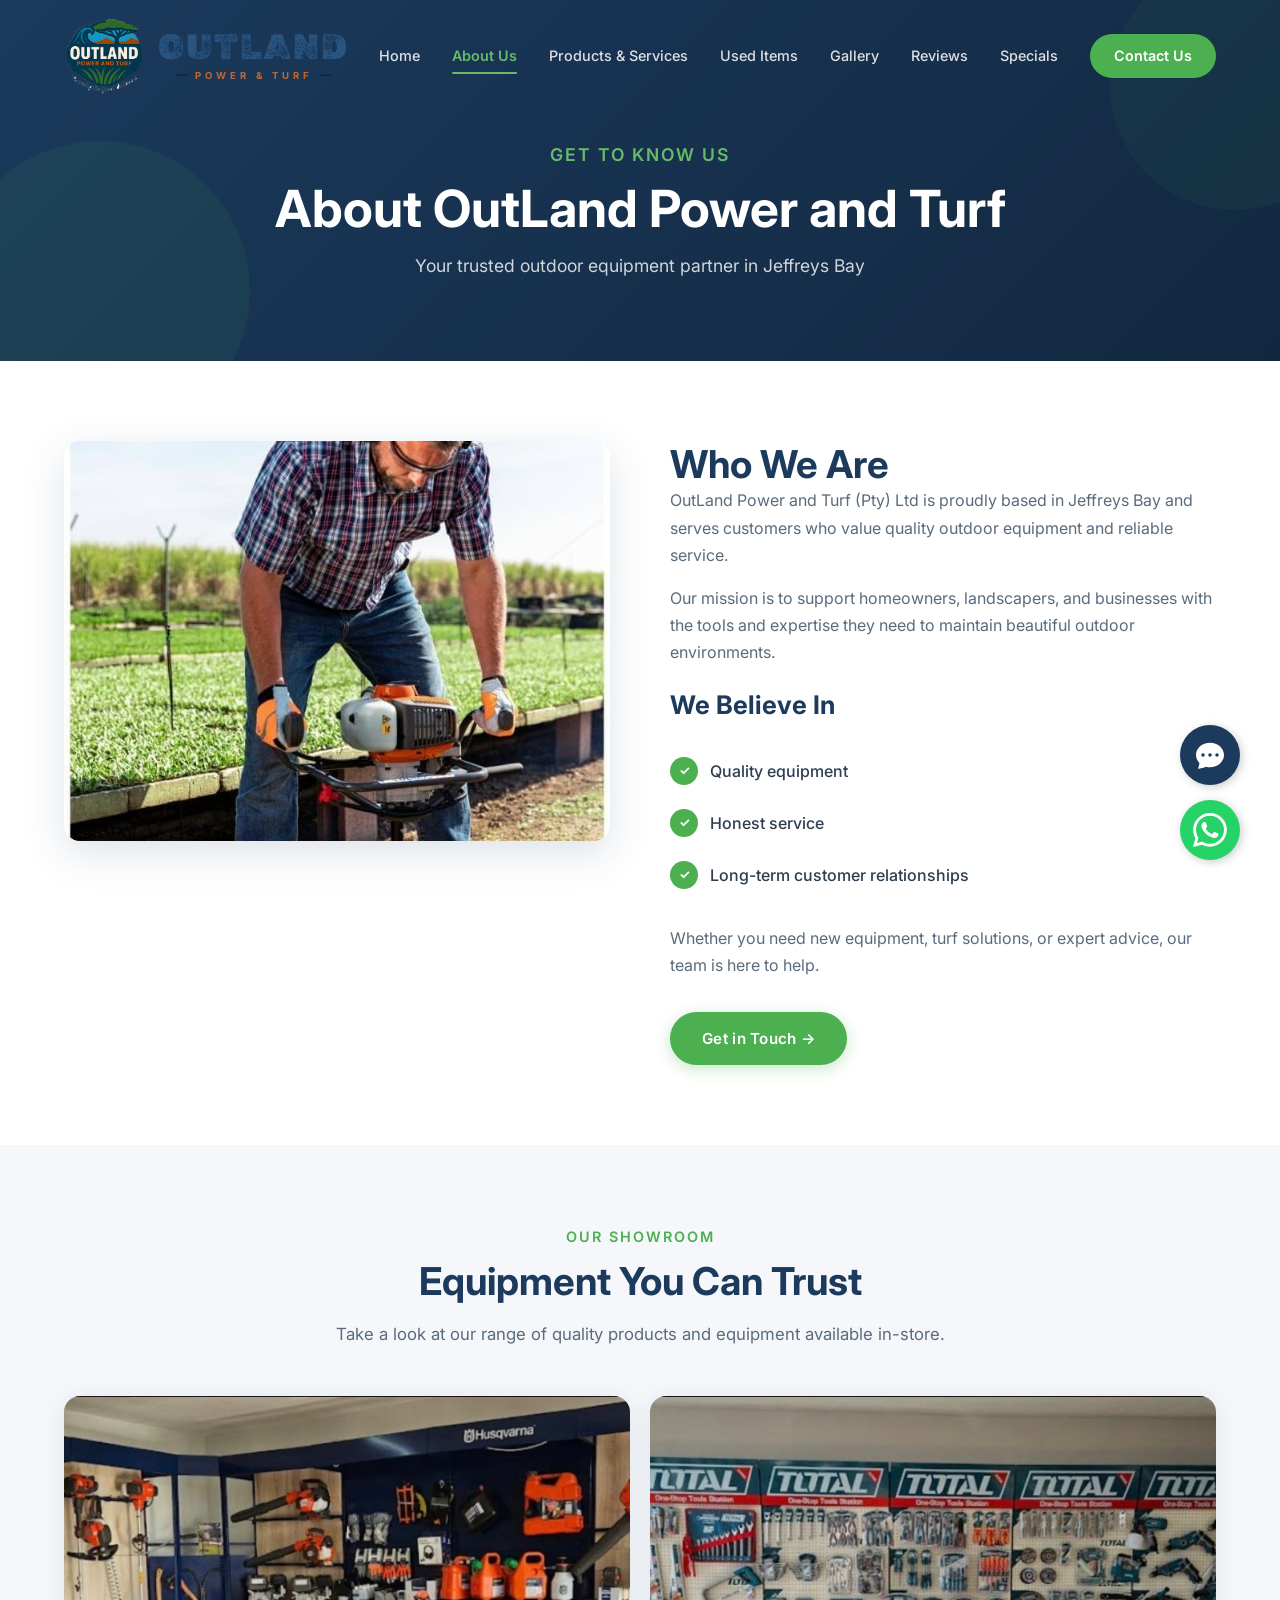
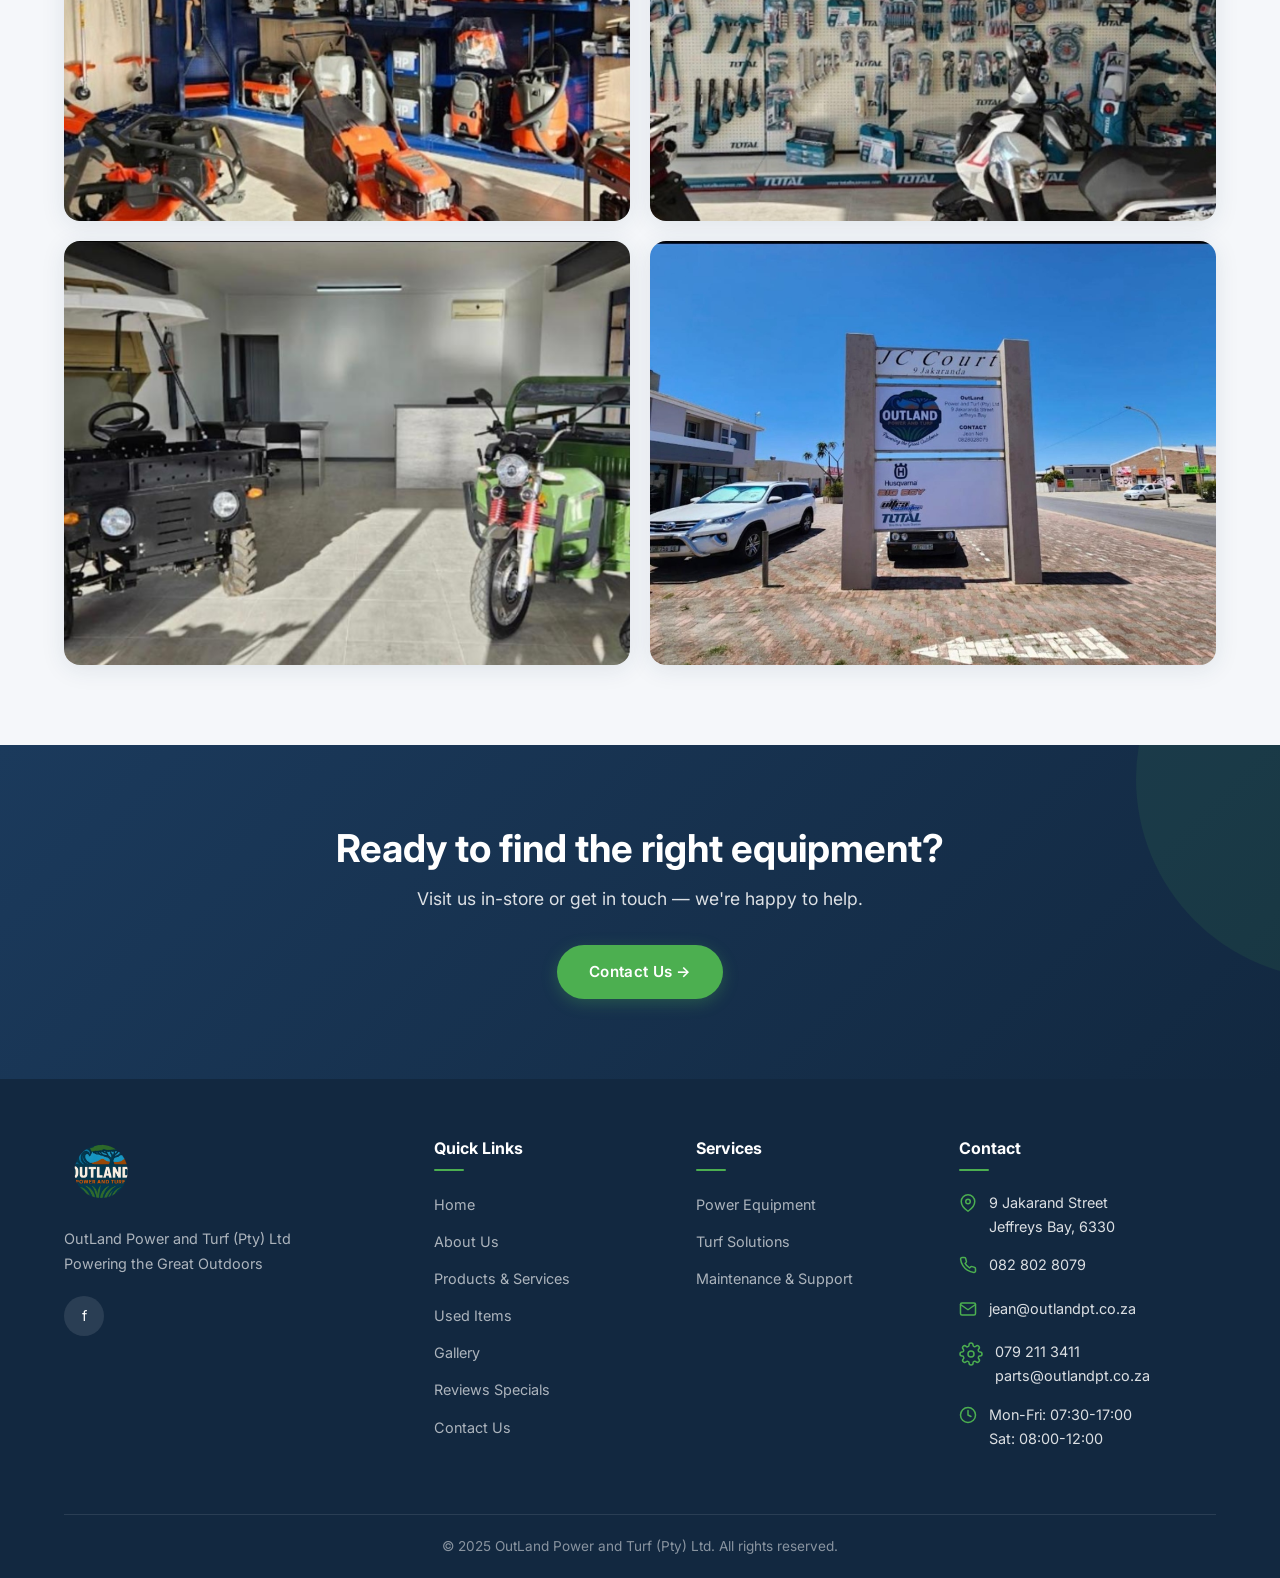
==== commit 8b14a088: "Add files via upload" ====
--- a/about.html
+++ b/about.html
@@ -33,6 +33,7 @@
         <a href="used-items.html">Used Items</a>
         <a href="gallery.html">Gallery</a>
         <a href="reviews.html">Reviews</a>
+        <a href="specials.html">Specials</a>
         <a href="contact.html" class="nav-cta">Contact Us</a>
       </div>
       <div class="hamburger" id="hamburger">
@@ -138,7 +139,8 @@
             <li><a href="products.html">Products &amp; Services</a></li>
             <li><a href="used-items.html">Used Items</a></li>
             <li><a href="gallery.html">Gallery</a></li>
-            <li><a href="reviews.html">Reviews</a></li>
+            <li><a href="reviews.html">Reviews</a>
+        <a href="specials.html">Specials</a></li>
             <li><a href="contact.html">Contact Us</a></li>
           </ul>
         </div>
@@ -188,7 +190,7 @@
     <span class="lightbox-close">&times;</span>
     <span class="lightbox-nav lightbox-prev">&#8249;</span>
     <span class="lightbox-nav lightbox-next">&#8250;</span>
-    <img src="" alt="Gallery Image">
+    <img src="images/signage.jpg" alt="Gallery Image">
   </div>
 
   <script src="main.js"></script>
--- a/styles.css
+++ b/styles.css
@@ -681,6 +681,10 @@
   background: var(--off-white);
 }
 
+.section-light-grey {
+  background: var(--light-grey);
+}
+
 .section-blue {
   background: var(--blue);
   color: var(--white);
@@ -1625,11 +1629,39 @@
   opacity: 0.8;
   gap: 12px;
   text-decoration: none;
+  position: relative;
+  padding: 15px;
+  border-radius: 8px;
+  background: transparent;
+  border: 1px solid transparent;
 }
 
 .brand-logo-link:hover {
   opacity: 1;
   transform: scale(1.05);
+  background: rgba(0, 0, 0, 0.03);
+  border-color: rgba(0, 0, 0, 0.08);
+}
+
+.brand-logo-link::after {
+  content: "Shop Now";
+  display: inline-block;
+  margin-top: 8px;
+  font-size: 0.75rem;
+  font-weight: 700;
+  color: var(--orange);
+  text-transform: uppercase;
+  letter-spacing: 1px;
+  padding: 6px 16px;
+  border: 1.5px solid var(--orange);
+  border-radius: 4px;
+  transition: all 0.3s ease;
+}
+
+.brand-logo-link:hover::after {
+  background: var(--orange);
+  color: var(--white);
+  box-shadow: 0 4px 10px rgba(76, 175, 80, 0.4);
 }
 
 .brand-logo-img {
@@ -2350,6 +2382,27 @@
     display: none;
   }
 
+  .navbar:not(.scrolled) .nav-links a {
+    color: var(--text-dark) !important;
+  }
+  .navbar:not(.scrolled) .nav-links a:hover,
+  .navbar:not(.scrolled) .nav-links a.active {
+    color: var(--green) !important;
+  }
+
+  .detailed-grid {
+    grid-template-columns: 1fr !important;
+    gap: 32px !important;
+  }
+
+  .detailed-grid-rev {
+    direction: ltr !important;
+  }
+
+  .detailed-grid-rev > * {
+    direction: ltr !important;
+  }
+
   .ps-grid {
     grid-template-columns: 1fr;
   }
@@ -2657,3 +2710,466 @@
     height: 60vh;
   }
 }
+
+/* ---- Mobile-only CTA blocks (hidden on desktop) ---- */
+.mobile-ps-cta,
+.mobile-gallery-cta {
+  display: none;
+}
+
+/* ---- Mobile Layout Fixes ---- */
+@media (max-width: 768px) {
+  html, body {
+    overflow-x: hidden !important;
+    width: 100%;
+    position: relative;
+  }
+
+  /* Hide the extra logo in the hero section on mobile */
+  .hero-v2-logo {
+    display: none !important;
+  }
+
+  /* ---- Navbar: show text but smaller ---- */
+  .nav-logo-text {
+    display: flex !important;
+  }
+
+  .logo-outland {
+    font-size: 1.2rem !important;
+    letter-spacing: 1px !important;
+  }
+
+  .logo-sub {
+    font-size: 0.45rem !important;
+    letter-spacing: 2px !important;
+    margin-top: 2px !important;
+  }
+
+  .nav-logo img {
+    height: 45px;
+  }
+
+  .nav-logo {
+    gap: 8px !important;
+    flex-shrink: 0;
+  }
+
+  /* ---- Who We Are Cards: stack all 3 vertically ---- */
+  .who-we-are-cards {
+    grid-template-columns: 1fr !important;
+    gap: 16px !important;
+  }
+
+  .who-card {
+    padding: 24px 20px;
+  }
+
+  /* ---- Products & Services: hide grid, show single CTA ---- */
+  .ps-grid {
+    display: none !important;
+  }
+
+  .desktop-only-btn {
+    display: none !important;
+  }
+
+  .mobile-ps-cta {
+    display: block !important;
+    text-decoration: none;
+    color: inherit;
+    border-radius: var(--radius);
+    overflow: hidden;
+    box-shadow: var(--shadow-lg);
+    background: var(--white);
+    border: 1px solid var(--light-grey);
+    transition: all 0.35s ease;
+    margin-top: 8px;
+  }
+
+  .mobile-ps-cta:hover,
+  .mobile-ps-cta:active {
+    transform: translateY(-4px);
+    box-shadow: 0 12px 40px rgba(27, 58, 92, 0.2);
+  }
+
+  .mobile-ps-cta-images {
+    display: grid;
+    grid-template-columns: 1fr 1fr;
+    gap: 2px;
+  }
+
+  .mobile-ps-cta-images img {
+    width: 100%;
+    height: 120px;
+    object-fit: cover;
+  }
+
+  .mobile-ps-cta-content {
+    padding: 24px 20px;
+    text-align: center;
+  }
+
+  .mobile-ps-cta-content h3 {
+    font-size: 1.2rem;
+    color: var(--blue);
+    margin-bottom: 8px;
+  }
+
+  .mobile-ps-cta-content p {
+    font-size: 0.88rem;
+    color: var(--text-light);
+    line-height: 1.6;
+    margin-bottom: 16px;
+  }
+
+  .mobile-ps-cta-btn {
+    display: inline-block;
+    background: var(--green);
+    color: var(--white);
+    padding: 12px 28px;
+    border-radius: var(--radius-pill);
+    font-weight: 600;
+    font-size: 0.9rem;
+    box-shadow: 0 4px 16px rgba(76, 175, 80, 0.3);
+  }
+
+  /* ---- Gallery: hide grid, show simple CTA ---- */
+  .desktop-gallery {
+    display: none !important;
+  }
+
+  .mobile-gallery-cta {
+    display: block !important;
+    text-decoration: none;
+    color: inherit;
+    border-radius: var(--radius);
+    overflow: hidden;
+    box-shadow: var(--shadow-lg);
+    background: var(--white);
+    border: 1px solid var(--light-grey);
+    transition: all 0.35s ease;
+    margin-top: 8px;
+  }
+
+  .mobile-gallery-cta:hover,
+  .mobile-gallery-cta:active {
+    transform: translateY(-4px);
+    box-shadow: 0 12px 40px rgba(27, 58, 92, 0.2);
+  }
+
+  .mobile-gallery-cta-images {
+    display: grid;
+    grid-template-columns: 1fr 1fr;
+    gap: 2px;
+  }
+
+  .mobile-gallery-cta-images img {
+    width: 100%;
+    height: 140px;
+    object-fit: cover;
+  }
+
+  .mobile-gallery-cta-content {
+    padding: 24px 20px;
+    text-align: center;
+  }
+
+  .mobile-gallery-cta-content h3 {
+    font-size: 1.2rem;
+    color: var(--blue);
+    margin-bottom: 8px;
+  }
+
+  .mobile-gallery-cta-content p {
+    font-size: 0.88rem;
+    color: var(--text-light);
+    line-height: 1.6;
+    margin-bottom: 16px;
+  }
+
+  .mobile-gallery-cta-btn {
+    display: inline-block;
+    background: var(--blue);
+    color: var(--white);
+    padding: 12px 28px;
+    border-radius: var(--radius-pill);
+    font-weight: 600;
+    font-size: 0.9rem;
+    box-shadow: 0 4px 16px rgba(27, 58, 92, 0.3);
+  }
+
+  /* ---- Why Choose OutLand: single column on mobile ---- */
+  .why-grid {
+    grid-template-columns: 1fr !important;
+    gap: 16px !important;
+  }
+
+  .why-card {
+    padding: 28px 24px;
+  }
+
+  .why-card-large {
+    grid-column: span 1 !important;
+    text-align: left;
+  }
+
+  .why-list {
+    justify-content: flex-start !important;
+    gap: 16px !important;
+  }
+
+  /* ---- Fix hamburger menu visibility ---- */
+  .hamburger {
+    display: flex !important;
+    margin-left: auto;
+  }
+  
+  /* Hide the navbar overlay to prevent invisible clickable areas */
+  .nav-overlay {
+    display: none;
+  }
+  
+  .nav-overlay.active {
+    display: block;
+    position: fixed;
+    inset: 0;
+    background: rgba(0,0,0,0.5);
+    z-index: 998;
+  }
+
+  /* Prevent any element from causing horizontal overflow */
+  .container,
+  .section,
+  .hero-v2,
+  .footer,
+  .cta-section,
+  .brands-grid,
+  .footer-grid {
+    max-width: 100vw;
+    overflow-x: hidden;
+  }
+
+  /* Brands grid fix */
+  .brands-grid {
+    grid-template-columns: repeat(2, 1fr) !important;
+    gap: 16px !important;
+  }
+}
+
+
+
+/* ---- Service Overlap Layout ---- */
+.service-overlap {
+  display: flex;
+  flex-direction: column;
+  position: relative;
+  align-items: center;
+  max-width: 1100px;
+  margin: 0 auto;
+}
+
+@media (min-width: 992px) {
+  .service-overlap {
+    flex-direction: row;
+    align-items: flex-start;
+  }
+}
+
+.service-overlap-img {
+  width: 100%;
+  border-radius: var(--radius);
+  overflow: hidden;
+  box-shadow: var(--shadow-lg);
+  z-index: 1;
+}
+
+@media (min-width: 992px) {
+  .service-overlap-img {
+    width: 60%;
+    margin-top: 40px;
+  }
+}
+
+.service-overlap-img img {
+  width: 100%;
+  height: 500px;
+  object-fit: cover;
+  transition: var(--transition);
+}
+
+.service-overlap-img:hover img {
+  transform: scale(1.05);
+}
+
+.service-overlap-card {
+  background: var(--white);
+  border-radius: var(--radius);
+  padding: 48px;
+  box-shadow: 0 20px 60px rgba(27, 58, 92, 0.15);
+  z-index: 2;
+  position: relative;
+  margin-top: -60px;
+  width: 92%;
+}
+
+@media (min-width: 992px) {
+  .service-overlap-card {
+    width: 50%;
+    margin-top: 0;
+    margin-left: -10%;
+  }
+}
+
+.service-overlap-card h2 {
+  margin-bottom: 16px;
+  font-size: 2rem;
+  color: var(--blue-dark);
+}
+
+.service-overlap-card p {
+  color: var(--text-light);
+  line-height: 1.8;
+  margin-bottom: 32px;
+}
+
+.feature-pills {
+  display: grid;
+  grid-template-columns: 1fr;
+  gap: 16px;
+  margin-bottom: 40px;
+}
+
+@media (min-width: 768px) {
+  .feature-pills {
+    grid-template-columns: 1fr 1fr;
+  }
+}
+
+.feature-pill {
+  display: flex;
+  align-items: center;
+  background: var(--off-white);
+  padding: 12px 20px;
+  border-radius: var(--radius-sm);
+  font-weight: 500;
+  color: var(--blue-dark);
+  border: 1px solid var(--light-grey);
+  transition: var(--transition);
+}
+
+.feature-pill:hover {
+  transform: translateY(-2px);
+  box-shadow: var(--shadow);
+  border-color: var(--green);
+}
+
+.feature-check {
+  display: flex;
+  align-items: center;
+  justify-content: center;
+  width: 24px;
+  height: 24px;
+  background: var(--green);
+  color: var(--white);
+  border-radius: 50%;
+  margin-right: 12px;
+  font-size: 14px;
+  font-weight: bold;
+}
+
+.service-overlap-cta {
+  border-top: 1px solid var(--light-grey);
+  padding-top: 32px;
+  text-align: center;
+}
+
+.service-overlap-cta .btn {
+  width: 100%;
+}
+
+@media (min-width: 768px) {
+  .service-overlap-cta .btn {
+    width: auto;
+    padding: 16px 40px;
+  }
+}
+
+/* ---- Premium Gradient Layout ---- */
+.premium-gradient-section {
+  width: 100%;
+  padding: 80px 0;
+  background: linear-gradient(135deg, var(--blue-dark) 0%, var(--blue) 50%, #204060 100%);
+  position: relative;
+}
+
+.unified-content-card {
+  width: 100%;
+  max-width: 1100px;
+  background: linear-gradient(to bottom right, #ffffff, #f0f4f8);
+  border-radius: var(--radius);
+  box-shadow: 0 30px 80px rgba(0, 0, 0, 0.4);
+  overflow: hidden;
+  margin: 0 auto;
+}
+
+.unified-card-top-grid {
+  display: flex;
+  flex-direction: column;
+}
+
+.unified-card-text {
+  width: 100%;
+  padding: 60px 80px;
+  text-align: center;
+}
+
+.unified-card-text h2 {
+  font-size: 2.2rem;
+  color: var(--blue-dark);
+  margin-bottom: 16px;
+}
+
+.unified-card-text p {
+  color: var(--text-light);
+  font-size: 1.1rem;
+  line-height: 1.8;
+  margin-bottom: 32px;
+}
+
+.brands-dark-strip {
+  background: var(--blue-dark);
+  padding: 40px 20px;
+  text-align: center;
+}
+
+.shop-here-title {
+  color: var(--white);
+  font-size: 1.5rem;
+  margin-bottom: 32px;
+  text-transform: uppercase;
+  letter-spacing: 2px;
+}
+
+/* ---- Mobile Layout Adjustments ---- */
+@media (max-width: 768px) {
+  .premium-gradient-section {
+    padding: 40px 0;
+  }
+  
+  .unified-card-text {
+    padding: 40px 24px;
+  }
+  
+  .unified-card-text h2 {
+    font-size: 1.8rem;
+  }
+  
+  .brands-dark-strip {
+    padding: 32px 16px;
+  }
+  
+  .shop-here-title {
+    font-size: 1.25rem;
+  }
+}
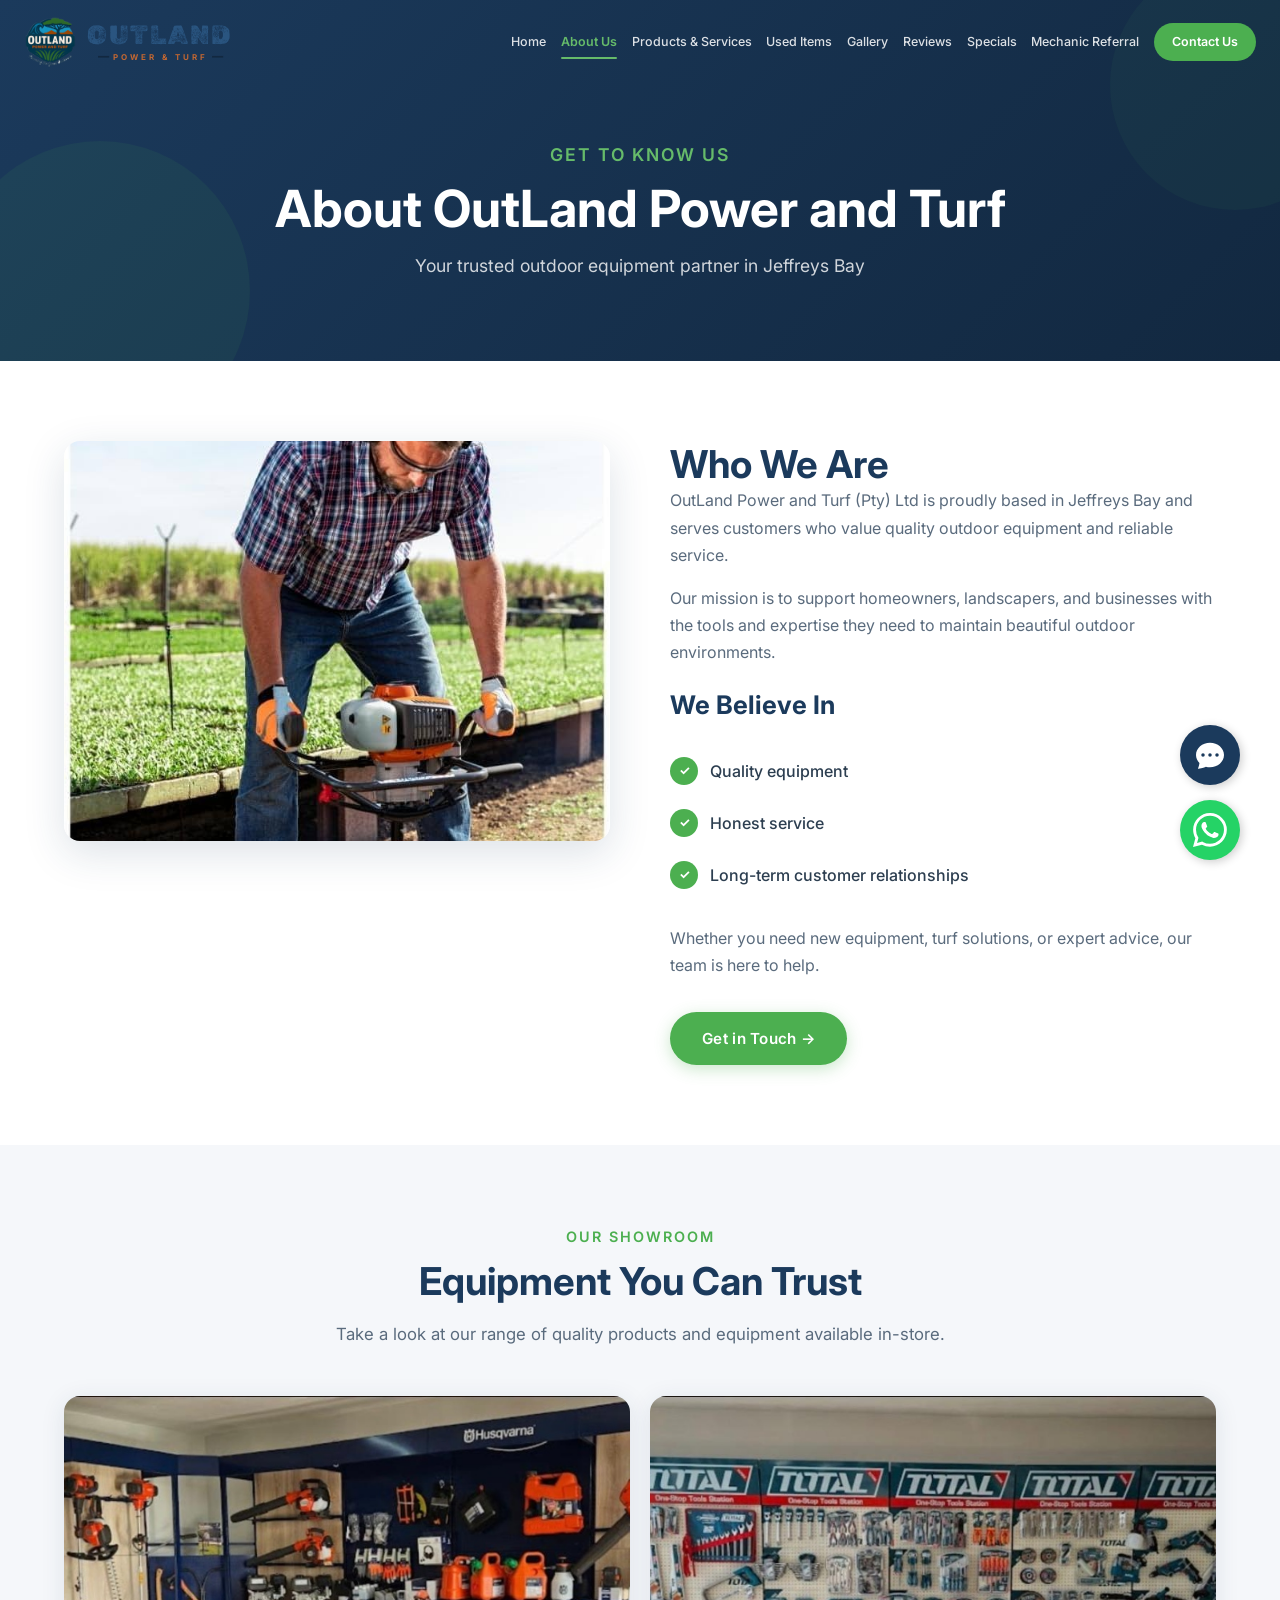
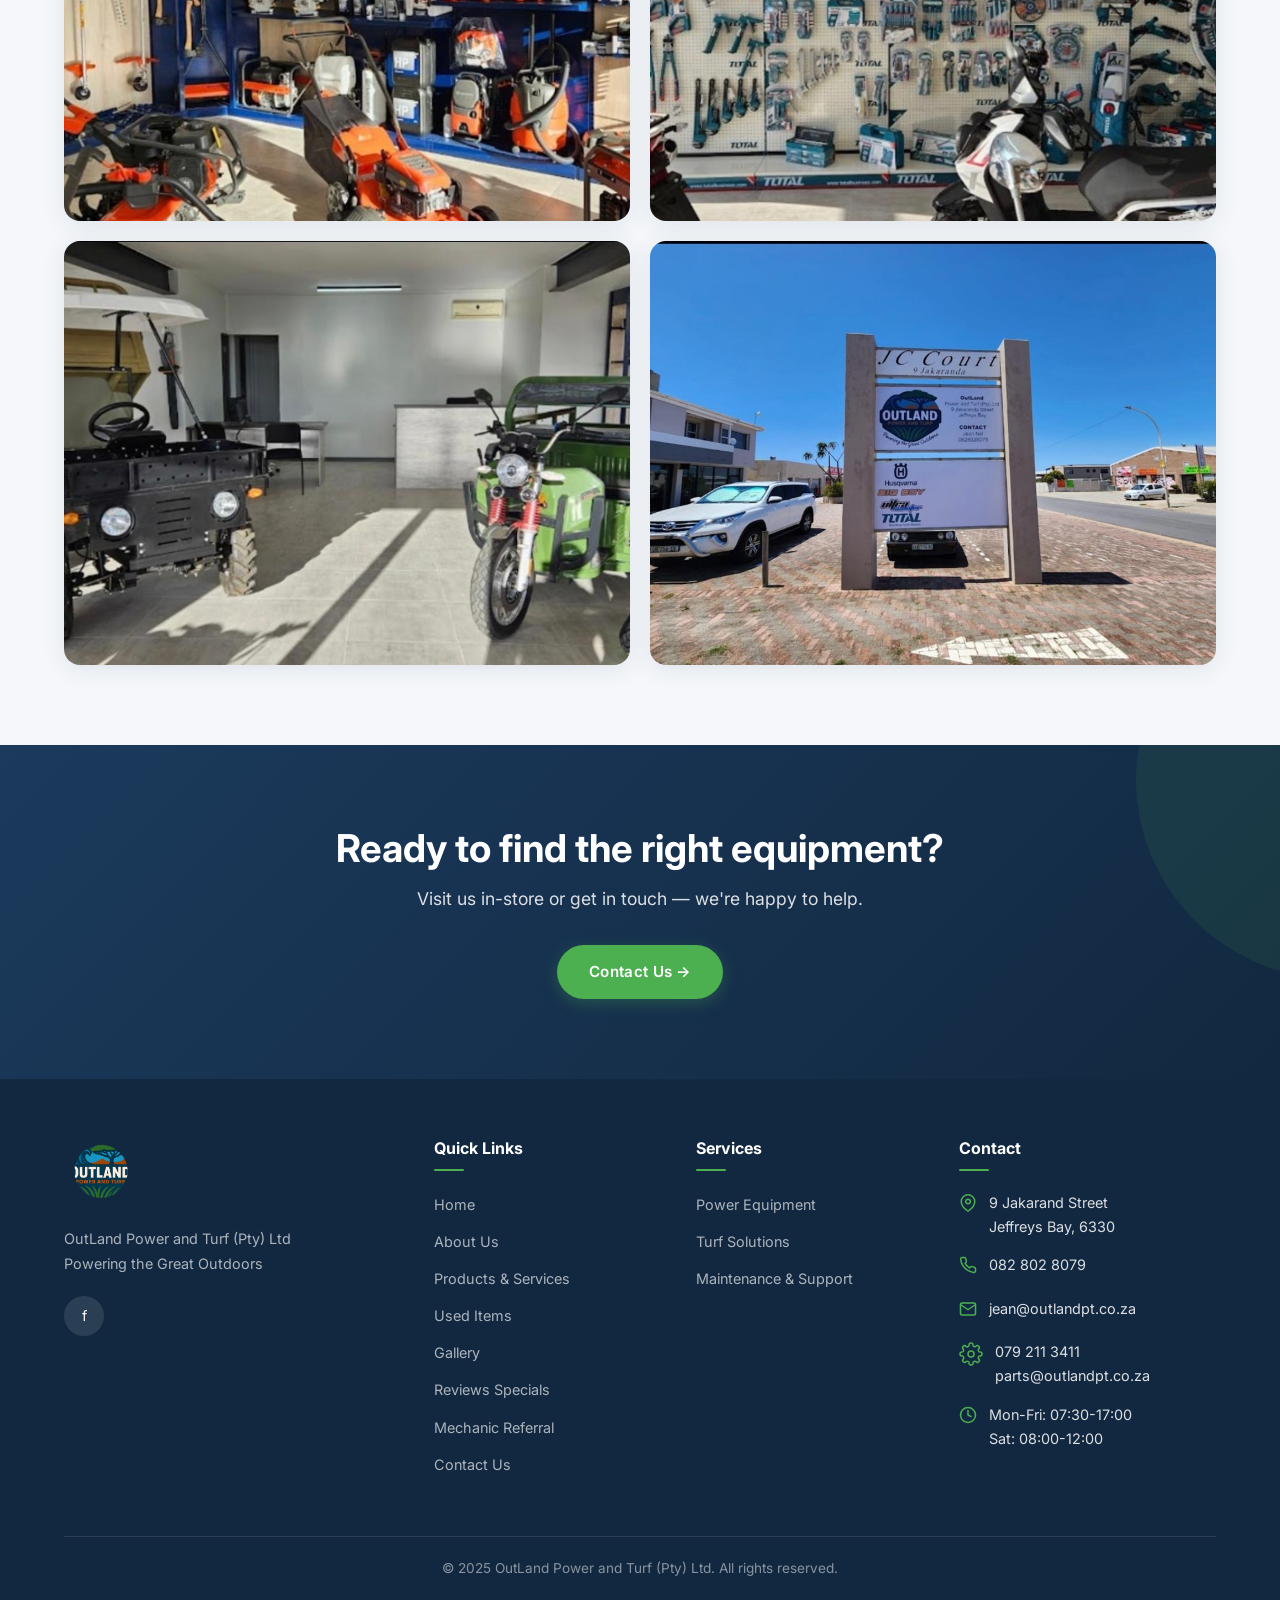
==== commit 271881a0: "Add files via upload" ====
--- a/about.html
+++ b/about.html
@@ -34,6 +34,7 @@
         <a href="gallery.html">Gallery</a>
         <a href="reviews.html">Reviews</a>
         <a href="specials.html">Specials</a>
+        <a href="mechanic-referral.html">Mechanic Referral</a>
         <a href="contact.html" class="nav-cta">Contact Us</a>
       </div>
       <div class="hamburger" id="hamburger">
@@ -141,6 +142,7 @@
             <li><a href="gallery.html">Gallery</a></li>
             <li><a href="reviews.html">Reviews</a>
         <a href="specials.html">Specials</a></li>
+            <li><a href="mechanic-referral.html">Mechanic Referral</a></li>
             <li><a href="contact.html">Contact Us</a></li>
           </ul>
         </div>
--- a/styles.css
+++ b/styles.css
@@ -190,22 +190,24 @@
 }
 
 .nav-container {
-  max-width: var(--max-width);
+  max-width: 1400px;
   margin: 0 auto;
   padding: 0 24px;
   display: flex;
   align-items: center;
   justify-content: space-between;
+  gap: 16px;
 }
 
 .nav-logo {
   display: flex;
   align-items: center;
-  gap: 12px;
+  gap: 10px;
+  flex-shrink: 0;
 }
 
 .nav-logo img {
-  height: 80px; /* slightly taller to fit the text underneath */
+  height: 52px;
   width: auto;
 }
 
@@ -220,28 +222,28 @@
 .logo-outland {
   font-family: 'Rubik Dirt', 'Impact', sans-serif;
   font-weight: 400;
-  font-size: 2.2rem;
+  font-size: 1.65rem;
   color: var(--blue-light);
   text-transform: uppercase;
-  letter-spacing: 2px;
+  letter-spacing: 1.5px;
 }
 
 .logo-sub {
   display: flex;
   align-items: center;
-  gap: 6px;
+  gap: 4px;
   font-family: 'Inter', sans-serif;
-  font-size: 0.6rem;
+  font-size: 0.5rem;
   font-weight: 700;
   color: #C26732; /* Orange color matching image */
-  letter-spacing: 4px;
+  letter-spacing: 3px;
   text-transform: uppercase;
-  margin-top: 4px;
+  margin-top: 3px;
 }
 
 .logo-dash {
   color: #122840;
-  font-size: 0.8rem;
+  font-size: 0.7rem;
   font-weight: 900;
   letter-spacing: 0;
 }
@@ -249,11 +251,12 @@
 .nav-links {
   display: flex;
   align-items: center;
-  gap: 32px;
+  gap: clamp(8px, 1.15vw, 16px);
+  flex-shrink: 0;
 }
 
 .nav-links a {
-  font-size: 0.9rem;
+  font-size: clamp(0.78rem, 0.84vw, 0.85rem);
   font-weight: 500;
   color: var(--text);
   position: relative;
@@ -288,11 +291,13 @@
 }
 
 .nav-cta {
-  padding: 10px 24px !important;
+  padding: 8px 18px !important;
+  font-size: clamp(0.78rem, 0.84vw, 0.85rem) !important;
   background: var(--green);
   color: var(--white) !important;
   border-radius: var(--radius-pill);
   font-weight: 600 !important;
+  flex-shrink: 0;
 }
 
 .nav-cta::after { display: none !important; }
@@ -2331,20 +2336,23 @@
   }
 }
 
-@media (max-width: 768px) {
+/* ---- Navigation Mobile Drawer ---- */
+@media (max-width: 1080px) {
   .nav-links {
     position: fixed;
     top: 0;
     right: -100%;
-    width: 280px;
+    width: 290px;
     height: 100vh;
     background: var(--white);
     flex-direction: column;
-    justify-content: center;
-    gap: 24px;
-    box-shadow: -8px 0 30px rgba(0, 0, 0, 0.1);
+    justify-content: flex-start;
+    padding: 85px 28px 40px;
+    gap: 16px;
+    box-shadow: -8px 0 30px rgba(0, 0, 0, 0.15);
     transition: right 0.4s ease;
     z-index: 999;
+    overflow-y: auto;
   }
 
   .nav-links.active {
@@ -2352,13 +2360,30 @@
   }
 
   .nav-links a {
-    font-size: 1.1rem;
+    font-size: 1.05rem;
+    padding: 6px 0;
+    color: var(--text-dark, #2C3E50) !important;
+  }
+
+  .nav-links a:hover,
+  .nav-links a.active {
+    color: var(--green) !important;
   }
 
   .hamburger {
-    display: flex;
-  }
-
+    display: flex !important;
+  }
+
+  .navbar:not(.scrolled) .nav-links a {
+    color: var(--text-dark, #2C3E50) !important;
+  }
+  .navbar:not(.scrolled) .nav-links a:hover,
+  .navbar:not(.scrolled) .nav-links a.active {
+    color: var(--green) !important;
+  }
+}
+
+@media (max-width: 768px) {
   .hero-v2 {
     min-height: auto;
     padding-top: 90px;
@@ -2380,14 +2405,6 @@
 
   .hero-v2-scroll {
     display: none;
-  }
-
-  .navbar:not(.scrolled) .nav-links a {
-    color: var(--text-dark) !important;
-  }
-  .navbar:not(.scrolled) .nav-links a:hover,
-  .navbar:not(.scrolled) .nav-links a.active {
-    color: var(--green) !important;
   }
 
   .detailed-grid {
